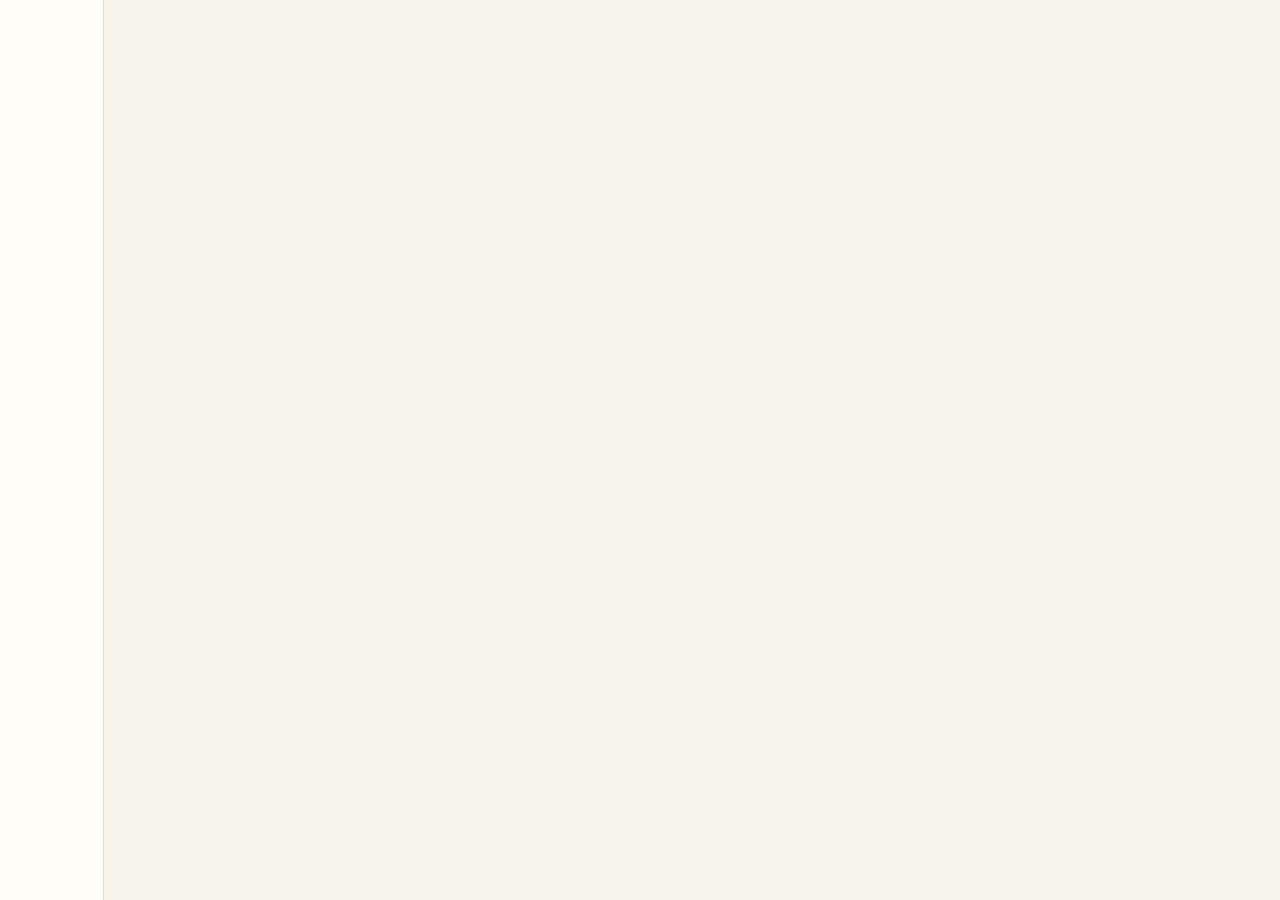
==== index.html @ 15ad12da "Add files via upload" ====
<!doctype html>
<html lang="es">
<head>
  <meta charset="utf-8">
  <meta name="viewport" content="width=device-width, initial-scale=1, viewport-fit=cover">
  <!-- Seguridad: solo se carga código y estilos de este mismo sitio. Sin scripts en línea, sin eval. -->
  <meta http-equiv="Content-Security-Policy"
        content="default-src 'self'; script-src 'self'; style-src 'self'; img-src 'self' data:; font-src 'self'; connect-src 'self'; manifest-src 'self'; object-src 'none'; base-uri 'none'; form-action 'none'">
  <meta name="referrer" content="no-referrer">
  <meta name="color-scheme" content="light dark">
  <meta name="theme-color" content="#f6f3ec" media="(prefers-color-scheme: light)">
  <meta name="theme-color" content="#121614" media="(prefers-color-scheme: dark)">
  <meta name="description" content="Tavia: hábitos privados, elegantes y que perdonan.">
  <title>Tavia</title>
  <link rel="manifest" href="manifest.json">
  <link rel="icon" href="icons/icon.svg" type="image/svg+xml">
  <link rel="icon" href="icons/favicon-32.png" type="image/png" sizes="32x32">
  <link rel="apple-touch-icon" href="icons/apple-touch-icon.png">
  <meta name="mobile-web-app-capable" content="yes">
  <meta name="apple-mobile-web-app-capable" content="yes">
  <meta name="apple-mobile-web-app-title" content="Tavia">
  <meta name="apple-mobile-web-app-status-bar-style" content="default">
  <link rel="preload" href="fonts/FrauncesSoft-Variable.woff2" as="font" type="font/woff2" crossorigin>
  <link rel="stylesheet" href="styles.css">
  <script type="module" src="js/main.js"></script>
</head>
<body>
  <main id="app" class="app">
    <div class="vista" id="vista" tabindex="-1">
      <noscript><p>Tavia necesita JavaScript para funcionar.</p></noscript>
    </div>
  </main>

  <nav class="tv-pestanas" aria-label="Principal" id="pestanas"></nav>

  <div class="bloqueo" id="bloqueo"></div>

  <div class="tv-deshacer-zona" id="deshacer" aria-live="polite"></div>
  <div class="solo-lector" id="anuncio" aria-live="polite"></div>
</body>
</html>
---- styles.css ----
/* Tavia — estilos. Tokens del sistema de marca (claro / oscuro), luego componentes.
   Sin estilos en línea: la CSP solo permite este archivo. */

@font-face {
  font-family: 'Fraunces Soft';
  src: url('fonts/FrauncesSoft-Variable.woff2') format('woff2');
  font-weight: 100 900;
  font-style: normal;
  font-display: swap;
}

/* ---------- Tokens: tema claro ---------- */
:root {
  color-scheme: light;
  --fondo: #f6f3ec;
  --superficie: #fffdf8;
  --hundido: #efebe2;
  --linea: #e3ddd1;
  --linea-fuerte: #8f897e;
  --tinta: #1c2420;
  --tinta-suave: #5b635d;
  --tinta-tenue: #686f68;
  --pino: #2e6b5c;
  --pino-fuerte: #24574a;
  --pino-suave: #dfeae5;
  --sobre-pino: #fbfaf6;
  --miel: #d9a03f;
  --miel-suave: #f6e8c9;
  --miel-tinta: #7a5410;
  --sobre-miel: #1c2420;
  --foco: var(--pino);
  --calor-0: #ebe6dc;
  --habito-pino: #2e6b5c;
  --habito-lago: #3d6a8a;
  --habito-ciruela: #7a4a6e;
  --habito-arcilla: #a65a3c;
  --habito-musgo: #5b6e2f;
  --habito-miel: #946812;
  --sombra-1: 0 1px 2px rgba(28, 36, 32, .06), 0 2px 8px rgba(28, 36, 32, .04);
  --sombra-2: 0 8px 28px rgba(28, 36, 32, .12);
  --fondo-velo: rgba(28, 36, 32, .32);

  --font-display: 'Fraunces Soft', 'Iowan Old Style', Georgia, serif;
  --font-sans: system-ui, -apple-system, 'Segoe UI', Roboto, 'Helvetica Neue', sans-serif;

  --espacio-1: 4px; --espacio-2: 8px; --espacio-3: 12px; --espacio-4: 16px;
  --espacio-6: 24px; --espacio-8: 32px; --espacio-12: 48px;
  --radio-sm: 8px; --radio-md: 14px; --radio-lg: 22px; --radio-pill: 999px;

  --ancho-max: 560px;
  --alto-pestanas: 68px;
  --rail: 0px;
}

/* ---------- Tokens: tema oscuro (automático o elegido) ---------- */
@media (prefers-color-scheme: dark) {
  :root:not([data-theme="claro"]) {
    color-scheme: dark;
    --fondo: #121614; --superficie: #1a1f1c; --hundido: #0e1210; --linea: #2b322e; --linea-fuerte: #7c857f;
    --tinta: #ebefea; --tinta-suave: #a6aea8; --tinta-tenue: #8c948e;
    --pino: #7cc2ae; --pino-fuerte: #9dd4c3; --pino-suave: #1f3a33; --sobre-pino: #0d1f1a;
    --miel: #e2b45e; --miel-suave: #3a2f19; --miel-tinta: #ecc57a; --sobre-miel: #241a08;
    --calor-0: #262d29;
    --habito-pino: #7cc2ae; --habito-lago: #8fb6d6; --habito-ciruela: #c99bbd;
    --habito-arcilla: #e09a7c; --habito-musgo: #b3c47a; --habito-miel: #e2b45e;
    --sombra-1: 0 0 0 1px rgba(235, 239, 234, .05);
    --sombra-2: 0 8px 28px rgba(0, 0, 0, .45);
    --fondo-velo: rgba(0, 0, 0, .55);
  }
}
:root[data-theme="oscuro"] {
  color-scheme: dark;
  --fondo: #121614; --superficie: #1a1f1c; --hundido: #0e1210; --linea: #2b322e; --linea-fuerte: #7c857f;
  --tinta: #ebefea; --tinta-suave: #a6aea8; --tinta-tenue: #8c948e;
  --pino: #7cc2ae; --pino-fuerte: #9dd4c3; --pino-suave: #1f3a33; --sobre-pino: #0d1f1a;
  --miel: #e2b45e; --miel-suave: #3a2f19; --miel-tinta: #ecc57a; --sobre-miel: #241a08;
  --calor-0: #262d29;
  --habito-pino: #7cc2ae; --habito-lago: #8fb6d6; --habito-ciruela: #c99bbd;
  --habito-arcilla: #e09a7c; --habito-musgo: #b3c47a; --habito-miel: #e2b45e;
  --sombra-1: 0 0 0 1px rgba(235, 239, 234, .05);
  --sombra-2: 0 8px 28px rgba(0, 0, 0, .45);
  --fondo-velo: rgba(0, 0, 0, .55);
}

/* ---------- Base ---------- */
*, *::before, *::after { box-sizing: border-box; }
html { -webkit-text-size-adjust: 100%; text-size-adjust: 100%; }
body {
  margin: 0;
  min-height: 100dvh;
  background: var(--fondo);
  color: var(--tinta);
  font: 400 16px/24px var(--font-sans);
  -webkit-font-smoothing: antialiased;
  -webkit-tap-highlight-color: transparent;
  touch-action: manipulation; /* sin zoom accidental por doble toque */
  overflow-x: hidden;
}
button, input, select, textarea { font: inherit; color: inherit; }
button { cursor: pointer; }
h1, h2, h3, p { margin: 0; }
[hidden] { display: none !important; }
.solo-lector { position: absolute; width: 1px; height: 1px; overflow: hidden; clip-path: inset(50%); white-space: nowrap; }

:where(button, a, input, select, textarea, summary, [tabindex]):focus-visible {
  outline: 2px solid var(--foco);
  outline-offset: 2px;
}

.tv-icono { width: 24px; height: 24px; flex: none; fill: none; stroke: currentColor; stroke-width: 1.75; stroke-linecap: round; stroke-linejoin: round; }
.tv-icono .tv-relleno { fill: currentColor; stroke: none; }
.tv-icono--sm { width: 20px; height: 20px; }

/* Colores de hábito */
.color-pino { --color-habito: var(--habito-pino); }
.color-lago { --color-habito: var(--habito-lago); }
.color-ciruela { --color-habito: var(--habito-ciruela); }
.color-arcilla { --color-habito: var(--habito-arcilla); }
.color-musgo { --color-habito: var(--habito-musgo); }
.color-miel { --color-habito: var(--habito-miel); }

/* ---------- Estructura ---------- */
.app {
  padding:
    calc(env(safe-area-inset-top, 0px) + var(--espacio-6))
    calc(env(safe-area-inset-right, 0px) + var(--espacio-4))
    calc(env(safe-area-inset-bottom, 0px) + var(--alto-pestanas) + var(--espacio-12))
    calc(env(safe-area-inset-left, 0px) + var(--espacio-4) + var(--rail));
}
.vista { max-width: var(--ancho-max); margin: 0 auto; }
.vista:focus { outline: none; }

.cabecera { display: grid; gap: var(--espacio-3); margin-bottom: var(--espacio-8); }
.cabecera__fila { display: flex; align-items: center; justify-content: space-between; gap: var(--espacio-3); }
.titulo-pantalla {
  font: 540 34px/40px var(--font-display);
  font-variation-settings: 'opsz' 72;
  letter-spacing: -0.015em;
}
.subtitulo { font: 500 14px/20px var(--font-sans); color: var(--tinta-suave); }
.subtitulo::first-letter { text-transform: uppercase; }

.navegar-dia { display: flex; align-items: center; gap: var(--espacio-1); }
.navegar-dia .tv-boton--icono { min-width: 40px; min-height: 40px; }
.chip-dia {
  font: 600 12px/16px var(--font-sans); letter-spacing: .04em;
  padding: 4px 10px; border-radius: var(--radio-pill);
  background: var(--miel-suave); color: var(--miel-tinta);
}

/* ---------- Botones ---------- */
.tv-boton {
  display: inline-flex; align-items: center; justify-content: center; gap: var(--espacio-2);
  min-height: 48px; padding: 0 var(--espacio-6);
  border-radius: var(--radio-md); border: 1.5px solid transparent;
  font: 500 15px/20px var(--font-sans);
  transition: background-color 160ms ease, transform 120ms ease;
}
.tv-boton:active { transform: scale(.98); }
.tv-boton--principal { background: var(--pino); color: var(--sobre-pino); }
.tv-boton--principal:active { background: var(--pino-fuerte); }
.tv-boton--secundario { background: var(--superficie); color: var(--tinta); border-color: var(--linea-fuerte); }
.tv-boton--sutil { background: transparent; color: var(--pino); padding: 0 var(--espacio-3); }
.tv-boton--sutil:hover { background: var(--pino-suave); }
.tv-boton--icono {
  min-height: 44px; min-width: 44px; padding: 0; border-radius: var(--radio-pill);
  background: transparent; color: var(--tinta-suave); border: 0;
}
.tv-boton--icono:hover { background: var(--hundido); }
.tv-boton--redondo { background: var(--pino); color: var(--sobre-pino); }
.tv-boton--redondo:hover { background: var(--pino-fuerte); }
.tv-boton[disabled], .tv-boton--icono[disabled] { opacity: .4; cursor: not-allowed; transform: none; }
.tv-boton--ancho { width: 100%; }

/* ---------- Progreso del día ---------- */
.tv-progreso { display: grid; gap: var(--espacio-2); }
.tv-progreso__texto { font: 500 14px/20px var(--font-sans); color: var(--tinta-suave); font-variant-numeric: tabular-nums; }
.tv-progreso__barra { height: 6px; border-radius: var(--radio-pill); background: var(--calor-0); overflow: hidden; }
.tv-progreso__relleno { height: 100%; width: 0; border-radius: inherit; background: var(--pino); transition: width 320ms ease; }

/* ---------- Bloques y filas ---------- */
.bloques { display: grid; gap: var(--espacio-6); }
.tv-bloque { display: flex; justify-content: space-between; align-items: baseline; margin: 0 var(--espacio-1) var(--espacio-2); }
.tv-bloque__nombre { font: 600 12px/16px var(--font-sans); letter-spacing: .08em; text-transform: uppercase; color: var(--tinta-suave); }
.tv-bloque__conteo { font: 500 12px/16px var(--font-sans); color: var(--tinta-suave); font-variant-numeric: tabular-nums; }
.tv-lista { display: grid; gap: var(--espacio-2); list-style: none; margin: 0; padding: 0; }

.tv-habito {
  display: flex; align-items: center; gap: var(--espacio-3);
  min-height: 68px; padding: var(--espacio-2) var(--espacio-3) var(--espacio-2) var(--espacio-2);
  background: var(--superficie); border-radius: var(--radio-md); box-shadow: var(--sombra-1);
  transition: background-color 240ms ease;
}
.tv-habito[data-estado="hecho"] { background: var(--pino-suave); }
.tv-habito[data-opcional] { opacity: .78; }
.tv-habito__abrir {
  flex: 1; min-width: 0; min-height: 52px;
  display: flex; align-items: center; gap: var(--espacio-3);
  padding: var(--espacio-1); border: 0; background: none; text-align: left; border-radius: var(--radio-sm);
}
.tv-habito__icono {
  width: 36px; height: 36px; flex: none; border-radius: var(--radio-pill);
  display: grid; place-items: center; font-size: 18px; line-height: 1;
  background: var(--hundido); color: var(--color-habito, var(--pino));
}
.tv-habito__texto { flex: 1; min-width: 0; }
.tv-habito__nombre { font: 600 17px/24px var(--font-sans); color: var(--tinta); overflow: hidden; text-overflow: ellipsis; white-space: nowrap; }
.tv-habito__meta { font: 500 12px/16px var(--font-sans); color: var(--tinta-suave); display: flex; gap: 6px; align-items: center; }
.tv-habito__meta[data-tono="miel"] { color: var(--miel-tinta); }
.tv-habito__punto { width: 6px; height: 6px; flex: none; border-radius: var(--radio-pill); background: var(--color-habito, var(--pino)); }
.tv-identidad {
  margin-top: 2px; font: 440 15px/22px var(--font-display); font-variation-settings: 'opsz' 18;
  color: var(--pino-fuerte);
}

/* ---------- Check ---------- */
.tv-check {
  position: relative; flex: none;
  width: 44px; height: 44px; border-radius: var(--radio-pill);
  display: grid; place-items: center; padding: 0;
  border: 2px solid var(--linea-fuerte); background: transparent; color: transparent;
  transition: background-color 200ms ease, border-color 200ms ease, transform 160ms ease;
}
.tv-check:active { transform: scale(.92); }
.tv-check .tv-icono { width: 22px; height: 22px; stroke-width: 2.5; }
.tv-check[data-estado="hecho"] { background: var(--pino); border-color: var(--pino); color: var(--sobre-pino); }
.tv-check[data-estado="saltado"] { background: var(--hundido); border-color: var(--linea); color: var(--tinta-suave); }
.tv-check[data-estado="descanso"] { border-style: dashed; color: var(--tinta-suave); }
.tv-check[data-estado="congelado"] { background: var(--miel-suave); border-color: var(--miel); color: var(--miel-tinta); }
.tv-check[data-estado="excedido"] { background: var(--hundido); border-style: dashed; color: var(--tinta); }
.tv-check[disabled] { opacity: .4; cursor: default; }
.tv-check[data-anim] .tv-trazo { stroke-dasharray: 24; animation: tv-dibujar 260ms ease-out; }
@keyframes tv-dibujar { from { stroke-dashoffset: 24; } to { stroke-dashoffset: 0; } }

/* Contador (N veces al día): anillo que se llena */
.tv-check--contador:not([data-estado="hecho"]) {
  border: 0;
  background: conic-gradient(var(--pino) calc(var(--p, 0) * 360deg), var(--linea-fuerte) 0);
}
.tv-check--contador:not([data-estado="hecho"])::before {
  content: ''; position: absolute; inset: 3px; border-radius: var(--radio-pill); background: var(--superficie);
}
.tv-habito[data-estado="hecho"] .tv-check--contador::before { background: var(--pino-suave); }
.tv-check__texto { position: relative; font: 600 12px/16px var(--font-sans); color: var(--tinta); font-variant-numeric: tabular-nums; }
.tv-check[data-estado="hecho"] .tv-check__texto { display: none; }

/* Cantidad: muestra el valor o + */
.tv-check--cantidad { min-width: 44px; width: auto; padding: 0 10px; color: var(--tinta); }
.tv-check--cantidad .tv-check__texto { font-size: 14px; }
.tv-check--cantidad[data-estado="parcial"] { border-color: var(--pino); }
.tv-check--cantidad[data-estado="hecho"] .tv-check__texto { display: block; color: var(--sobre-pino); }
.tv-check--cantidad:not([data-valor]) { color: var(--tinta-suave); }

/* ---------- Estado vacío ---------- */
.vacio {
  display: grid; justify-items: center; text-align: center; gap: var(--espacio-3);
  padding: var(--espacio-12) var(--espacio-4);
}
.vacio__simbolo { width: 72px; height: 72px; margin-bottom: var(--espacio-2); }
.vacio__simbolo path { fill: none; stroke: var(--pino); stroke-width: 8.5; stroke-linecap: round; stroke-linejoin: round; }
.vacio__titulo { font: 560 22px/28px var(--font-display); font-variation-settings: 'opsz' 36; }
.vacio__texto { color: var(--tinta-suave); max-width: 32ch; }
.ideas { display: flex; flex-wrap: wrap; justify-content: center; gap: var(--espacio-2); margin-top: var(--espacio-2); }
.idea {
  display: inline-flex; align-items: center; gap: 6px; min-height: 44px; padding: 0 var(--espacio-4);
  border-radius: var(--radio-pill); border: 1.5px solid var(--linea-fuerte); background: var(--superficie);
  font: 500 14px/20px var(--font-sans);
}
.idea:hover { background: var(--pino-suave); }
.mensaje-dia { text-align: center; color: var(--tinta-suave); padding: var(--espacio-8) 0; }
.listo {
  text-align: center; margin-top: var(--espacio-6); color: var(--pino-fuerte);
  font: 440 17px/24px var(--font-display); font-variation-settings: 'opsz' 18;
}

/* ---------- Pestañas ---------- */
.tv-pestanas {
  position: fixed; left: 0; right: 0; bottom: 0; z-index: 10;
  display: flex; justify-content: space-around; gap: var(--espacio-1);
  padding: var(--espacio-2) var(--espacio-3) calc(var(--espacio-2) + env(safe-area-inset-bottom, 0px));
  background: var(--superficie); border-top: 1px solid var(--linea);
}
.tv-pestana {
  flex: 1; max-width: 160px; display: grid; justify-items: center; gap: 2px; min-height: 52px; padding: var(--espacio-1) 0;
  border: 0; background: none; border-radius: var(--radio-md);
  font: 500 12px/16px var(--font-sans); color: var(--tinta-suave);
}
.tv-pestana__fondo { display: grid; place-items: center; width: 56px; height: 30px; border-radius: var(--radio-pill); transition: background-color 200ms ease; }
.tv-pestana[aria-current="page"] { color: var(--pino); font-weight: 600; }
.tv-pestana[aria-current="page"] .tv-pestana__fondo { background: var(--pino-suave); }

@media (min-width: 900px) {
  :root { --rail: 104px; }
  .tv-pestanas {
    top: 0; right: auto; width: var(--rail); flex-direction: column; justify-content: flex-start;
    padding: calc(env(safe-area-inset-top, 0px) + var(--espacio-8)) var(--espacio-2);
    border-top: 0; border-right: 1px solid var(--linea); gap: var(--espacio-3);
  }
  .tv-pestana { flex: none; }
  .app { padding-bottom: var(--espacio-12); }
  .tv-deshacer-zona { bottom: var(--espacio-6); left: var(--rail); }
}

/* ---------- Avisos ---------- */
.avisos { display: grid; gap: var(--espacio-2); margin-bottom: var(--espacio-6); }
.avisos:empty { display: none; }
.tv-aviso {
  display: flex; gap: var(--espacio-3); align-items: flex-start;
  padding: var(--espacio-3) var(--espacio-3) var(--espacio-3) var(--espacio-4);
  border-radius: var(--radio-lg); background: var(--miel-suave); color: var(--tinta);
  font: 400 14px/20px var(--font-sans);
}
.tv-aviso > .tv-icono { color: var(--miel-tinta); margin-top: 1px; }
.tv-aviso__texto { flex: 1; }
.tv-aviso .tv-boton--icono { min-width: 36px; min-height: 36px; margin: -6px -4px -6px 0; color: var(--miel-tinta); }

/* ---------- Deshacer ---------- */
.tv-deshacer-zona {
  position: fixed; z-index: 20; left: 0; right: 0;
  bottom: calc(env(safe-area-inset-bottom, 0px) + var(--alto-pestanas) + var(--espacio-3));
  display: flex; justify-content: center; padding: 0 var(--espacio-4); pointer-events: none;
}
.tv-deshacer {
  pointer-events: auto; width: 100%; max-width: 440px;
  display: flex; align-items: center; gap: var(--espacio-3);
  min-height: 52px; padding: var(--espacio-1) var(--espacio-1) var(--espacio-1) var(--espacio-4);
  border-radius: var(--radio-lg); background: var(--tinta); color: var(--fondo); box-shadow: var(--sombra-2);
  font: 500 14px/20px var(--font-sans);
  animation: tv-subir 220ms ease-out;
}
.tv-deshacer__texto { flex: 1; min-width: 0; overflow: hidden; text-overflow: ellipsis; }
.tv-deshacer__accion {
  display: inline-flex; align-items: center; gap: 6px;
  min-height: 44px; padding: 0 var(--espacio-4); border: 0; border-radius: var(--radio-md);
  background: transparent; color: var(--pino-suave); font: 600 14px/20px var(--font-sans);
}
.tv-deshacer__accion:focus-visible { outline: 2px solid var(--pino-suave); outline-offset: -2px; }
@keyframes tv-subir { from { transform: translateY(12px); opacity: 0; } to { transform: none; opacity: 1; } }

/* ---------- Hojas (dialog) ---------- */
.tv-hoja {
  width: 100%; max-width: var(--ancho-max); max-height: min(92dvh, 860px);
  margin: auto auto 0; padding: 0; border: 0;
  border-radius: var(--radio-lg) var(--radio-lg) 0 0;
  background: var(--superficie); color: var(--tinta); box-shadow: var(--sombra-2);
  overscroll-behavior: contain;
}
.tv-hoja[open] { animation: tv-subir 260ms ease-out; }
.tv-hoja::backdrop { background: var(--fondo-velo); }
@media (min-width: 640px) {
  .tv-hoja { margin: auto; border-radius: var(--radio-lg); max-width: 480px; }
}
.tv-hoja__cuerpo { padding: var(--espacio-6) var(--espacio-4) calc(var(--espacio-6) + env(safe-area-inset-bottom, 0px)); display: grid; gap: var(--espacio-4); }
.tv-hoja__cabecera { display: flex; align-items: center; gap: var(--espacio-3); }
.tv-hoja__titulo { flex: 1; font: 560 22px/28px var(--font-display); font-variation-settings: 'opsz' 36; letter-spacing: -0.01em; }
.tv-hoja__acciones { display: grid; gap: var(--espacio-2); }
.tv-hoja__acciones--fila { grid-template-columns: 1fr 1fr; }
.texto-ayuda { font: 400 13px/18px var(--font-sans); color: var(--tinta-suave); }
.separador { height: 1px; background: var(--linea); margin: var(--espacio-1) 0; }

.opcion-estado {
  display: flex; align-items: center; gap: var(--espacio-3); width: 100%; text-align: left;
  min-height: 56px; padding: var(--espacio-2) var(--espacio-3);
  border: 1.5px solid var(--linea); border-radius: var(--radio-md); background: var(--superficie);
}
.opcion-estado[aria-pressed="true"] { border-color: var(--pino); background: var(--pino-suave); }
.opcion-estado__texto { display: grid; }
.opcion-estado__titulo { font: 600 15px/20px var(--font-sans); }
.opcion-estado__ayuda { font: 400 13px/18px var(--font-sans); color: var(--tinta-suave); }

.paso-valor { display: flex; align-items: center; gap: var(--espacio-3); }
.paso-valor__numero { flex: 1; text-align: center; font: 520 40px/48px var(--font-display); font-variation-settings: 'opsz' 96; font-variant-numeric: tabular-nums; }

/* ---------- Formularios ---------- */
.campo { display: grid; gap: 6px; }
.campo__etiqueta { font: 600 13px/18px var(--font-sans); color: var(--tinta-suave); }
.entrada {
  width: 100%; min-height: 48px; padding: 0 var(--espacio-3);
  font-size: 16px; /* evita el zoom automático de iOS */
  border-radius: var(--radio-sm); border: 1.5px solid var(--linea-fuerte); background: var(--hundido); color: var(--tinta);
}
.entrada::placeholder { color: var(--tinta-tenue); }
.entrada[aria-invalid="true"] { border-color: var(--miel-tinta); }
.entrada--corta { max-width: 140px; }
.entrada--numero { font-variant-numeric: tabular-nums; }
.fila-campos { display: flex; gap: var(--espacio-3); align-items: end; flex-wrap: wrap; }
.error-campo { font: 500 13px/18px var(--font-sans); color: var(--miel-tinta); }

/* Control segmentado (radios) */
.segmentos { display: flex; flex-wrap: wrap; gap: 6px; border: 0; padding: 0; margin: 0; min-width: 0; }
.segmentos legend { padding: 0; margin-bottom: 6px; }
.segmento { position: relative; }
.segmento input { position: absolute; opacity: 0; inset: 0; margin: 0; cursor: pointer; }
.segmento span {
  display: inline-flex; align-items: center; justify-content: center; gap: 6px;
  min-height: 44px; padding: 0 var(--espacio-3);
  border-radius: var(--radio-pill); border: 1.5px solid var(--linea-fuerte);
  font: 500 14px/20px var(--font-sans); color: var(--tinta); background: var(--superficie);
}
.segmento input:checked + span { background: var(--pino); border-color: var(--pino); color: var(--sobre-pino); }
.segmento input:focus-visible + span { outline: 2px solid var(--foco); outline-offset: 2px; }
.segmentos--dias .segmento span { width: 44px; padding: 0; }

/* Íconos y colores elegibles */
.iconos { display: grid; grid-template-columns: repeat(auto-fill, minmax(44px, 1fr)); gap: 6px; }
.iconos .segmento span { width: 100%; padding: 0; font-size: 20px; }
.colores { display: flex; gap: var(--espacio-2); flex-wrap: wrap; }
.colores .segmento span { width: 44px; padding: 0; background: var(--color-habito); border-color: transparent; }
.colores .segmento input:checked + span { outline: 2px solid var(--tinta); outline-offset: 2px; background: var(--color-habito); }
.colores .segmento input:checked + span::after { content: '✓'; color: var(--superficie); font-weight: 700; }

.paso { display: inline-flex; align-items: center; gap: var(--espacio-2); }
.paso output { min-width: 3ch; text-align: center; font: 600 17px/24px var(--font-sans); font-variant-numeric: tabular-nums; }
.paso .tv-boton--icono { border: 1.5px solid var(--linea-fuerte); }

details.mas { border-top: 1px solid var(--linea); padding-top: var(--espacio-3); }
details.mas > summary {
  list-style: none; cursor: pointer; min-height: 44px; display: flex; align-items: center;
  font: 600 14px/20px var(--font-sans); color: var(--pino);
}
details.mas > summary::-webkit-details-marker { display: none; }
details.mas > summary::after { content: '＋'; margin-left: auto; }
details.mas[open] > summary::after { content: '－'; }
details.mas > .campos { display: grid; gap: var(--espacio-4); padding-top: var(--espacio-2); }

.form { display: grid; gap: var(--espacio-4); }

/* Interruptor */
.interruptor { display: flex; align-items: center; justify-content: space-between; gap: var(--espacio-3); min-height: 52px; }
.interruptor input {
  appearance: none; -webkit-appearance: none; flex: none;
  width: 52px; height: 32px; border-radius: var(--radio-pill); background: var(--linea-fuerte); position: relative; margin: 0;
  transition: background-color 160ms ease; cursor: pointer;
}
.interruptor input::after {
  content: ''; position: absolute; top: 3px; left: 3px; width: 26px; height: 26px; border-radius: 50%;
  background: var(--superficie); transition: transform 160ms ease;
}
.interruptor input:checked { background: var(--pino); }
.interruptor input:checked::after { transform: translateX(20px); }

/* ---------- Ajustes ---------- */
.seccion { display: grid; gap: var(--espacio-3); margin-bottom: var(--espacio-8); }
.seccion__titulo { font: 560 22px/28px var(--font-display); font-variation-settings: 'opsz' 36; }
.tarjeta { background: var(--superficie); border-radius: var(--radio-lg); box-shadow: var(--sombra-1); padding: var(--espacio-4); display: grid; gap: var(--espacio-3); }
.fila-habito { display: flex; align-items: center; gap: var(--espacio-3); min-height: 52px; }
.fila-habito + .fila-habito { border-top: 1px solid var(--linea); padding-top: var(--espacio-3); }
.fila-habito__texto { flex: 1; min-width: 0; display: grid; }
.fila-habito__nombre { font: 600 15px/20px var(--font-sans); overflow: hidden; text-overflow: ellipsis; white-space: nowrap; }
.fila-habito__estado { font: 500 12px/16px var(--font-sans); color: var(--tinta-suave); }
.fila-habito__acciones { display: flex; gap: var(--espacio-1); flex-wrap: wrap; justify-content: flex-end; }
.fila-habito__acciones .tv-boton { min-height: 40px; padding: 0 var(--espacio-3); font-size: 14px; }
.nota-pie { font: 400 13px/18px var(--font-sans); color: var(--tinta-tenue); text-align: center; }


/* ---------- Módulos 2 y 3: cifras, mapa de calor, tarjetas de hábito, notas ---------- */
:root { --calor-1: #c9ddd5; --calor-2: #93bfb0; --calor-3: #5a9784; --calor-4: #2e6b5c; }
@media (prefers-color-scheme: dark) {
  :root:not([data-theme="claro"]) { --calor-1: #224139; --calor-2: #2f6556; --calor-3: #4f9480; --calor-4: #7cc2ae; }
}
:root[data-theme="oscuro"] { --calor-1: #224139; --calor-2: #2f6556; --calor-3: #4f9480; --calor-4: #7cc2ae; }

.tv-icono--xs { width: 14px; height: 14px; }
.titulo-tarjeta { font: 600 15px/20px var(--font-sans); }
.cifras { display: grid; grid-template-columns: repeat(auto-fit, minmax(96px, 1fr)); gap: var(--espacio-2); }
.cifra { display: grid; gap: 2px; align-content: start; }
.cifra.tarjeta { gap: 2px; }
.cifra__valor { font: 520 28px/34px var(--font-display); font-variation-settings: 'opsz' 72; letter-spacing: -0.02em; font-variant-numeric: tabular-nums; color: var(--tinta); }
.cifra__valor--chica { font-size: 22px; line-height: 28px; }
.cifra__etiqueta { font: 500 12px/16px var(--font-sans); color: var(--tinta-suave); }
.estadisticas { display: grid; gap: var(--espacio-3); }
.estadisticas .cifras { grid-template-columns: repeat(3, 1fr); }
.estadisticas .cifra__valor { font-size: 22px; line-height: 28px; }

.congeladores { display: flex; gap: var(--espacio-3); align-items: flex-start; padding: var(--espacio-3); border-radius: var(--radio-md); background: var(--hundido); }
.congeladores__puntos { display: flex; gap: 4px; padding-top: 6px; }
.congeladores__punto { width: 10px; height: 10px; border-radius: var(--radio-pill); border: 1.5px solid var(--miel); }
.congeladores__punto[data-lleno] { background: var(--miel); }
.congeladores__titulo { display: flex; align-items: center; gap: 6px; font: 600 14px/20px var(--font-sans); color: var(--tinta); }
.congeladores__titulo .tv-icono { color: var(--miel-tinta); }
.congeladores__mini { display: inline-flex; align-items: center; gap: 3px; margin-left: auto; color: var(--miel-tinta); font-variant-numeric: tabular-nums; }
.tv-boton--miel { border-color: var(--miel); background: var(--miel-suave); color: var(--tinta); }
.tv-boton--miel .tv-icono { color: var(--miel-tinta); }

/* Mapa de calor */
.mapa { display: grid; grid-template-columns: repeat(7, 1fr); gap: 6px; }
.mapa__dia { font: 500 11px/14px var(--font-sans); color: var(--tinta-tenue); text-align: center; }
.celda { aspect-ratio: 1; min-width: 0; padding: 0; border: 0; border-radius: var(--radio-sm); background: var(--calor-0); }
button.celda { cursor: pointer; }
.celda[data-nivel="1"] { background: var(--calor-1); }
.celda[data-nivel="2"] { background: var(--calor-2); }
.celda[data-nivel="3"] { background: var(--calor-3); }
.celda[data-nivel="4"] { background: var(--calor-4); }
.celda[data-nivel="vacio"] { background: transparent; box-shadow: inset 0 0 0 1px var(--linea); }
.celda[data-nivel="futuro"], .celda[data-nivel="antes"] { background: transparent; box-shadow: inset 0 0 0 1px var(--linea); opacity: .6; }
.celda[data-nivel="fuera"] { visibility: hidden; }
.celda[data-hoy] { outline: 2px solid var(--tinta); outline-offset: 2px; }
.celda:focus-visible { outline: 2px solid var(--foco); outline-offset: 2px; }
.leyenda { display: flex; align-items: center; justify-content: flex-end; gap: var(--espacio-1); font: 500 12px/16px var(--font-sans); color: var(--tinta-suave); }
.leyenda .celda { width: 12px; border-radius: 3px; }

/* Tarjeta de hábito en Progreso */
.tarjeta-habito {
  width: 100%; text-align: left; display: grid; gap: var(--espacio-2);
  padding: var(--espacio-3) var(--espacio-4); border: 0; border-radius: var(--radio-md);
  background: var(--superficie); box-shadow: var(--sombra-1);
}
.tarjeta-habito__cabecera { display: flex; align-items: center; gap: var(--espacio-3); }
.tarjeta-habito__nombre { flex: 1; min-width: 0; font: 600 16px/22px var(--font-sans); overflow: hidden; text-overflow: ellipsis; white-space: nowrap; }
.tarjeta-habito__meta { display: flex; align-items: center; gap: var(--espacio-2); font: 500 12px/16px var(--font-sans); color: var(--tinta-suave); }
.barra-puntaje { display: block; height: 6px; border-radius: var(--radio-pill); background: var(--calor-0); overflow: hidden; }
.barra-puntaje__relleno { display: block; height: 100%; border-radius: inherit; background: var(--color-habito, var(--pino)); }
.tira { display: grid; grid-template-columns: repeat(30, 1fr); gap: 2px; height: 14px; }
.tira__dia { border-radius: 2px; background: var(--calor-0); }
.tira__dia[data-estado="hecho"] { background: var(--color-habito, var(--pino)); }
.tira__dia[data-estado="parcial"] { background: var(--calor-2); }
.tira__dia[data-estado="congelado"] { background: var(--miel); }
.tira__dia[data-estado="descanso"] { background: transparent; box-shadow: inset 0 0 0 1px var(--linea-fuerte); }
.tira__dia[data-estado="no-toca"], .tira__dia[data-estado="libre"] { background: var(--hundido); opacity: .6; }
.tira__dia[data-estado="antes"], .tira__dia[data-estado="futuro"] { background: transparent; }
.tira__dia[data-estado="hoy"] { background: transparent; box-shadow: inset 0 0 0 1.5px var(--tinta-suave); }

/* Notas */
.nota-item {
  width: 100%; text-align: left; display: grid; gap: 4px;
  padding: var(--espacio-3) var(--espacio-4); border: 0; border-radius: var(--radio-md);
  background: var(--superficie); box-shadow: var(--sombra-1);
}
.nota-item__cabecera { display: flex; align-items: center; gap: var(--espacio-2); font: 600 13px/18px var(--font-sans); }
.nota-item__habito { flex: 1; min-width: 0; overflow: hidden; text-overflow: ellipsis; white-space: nowrap; }
.nota-item__fecha { font-weight: 500; color: var(--tinta-suave); }
.nota-item__texto { font: 440 15px/22px var(--font-display); font-variation-settings: 'opsz' 18; color: var(--tinta); white-space: pre-wrap; overflow-wrap: anywhere; }
.entrada--area { min-height: 88px; padding: var(--espacio-2) var(--espacio-3); line-height: 22px; resize: vertical; }

/* Avisos con acciones (rescate, actualización) */
.tv-aviso__titulo { font-weight: 600; }
.tv-aviso__acciones { display: flex; flex-wrap: wrap; gap: var(--espacio-2); margin-top: var(--espacio-2); }
.tv-aviso__acciones .tv-boton { min-height: 40px; padding: 0 var(--espacio-3); font-size: 14px; background: var(--superficie); border-color: var(--miel); }
.tv-aviso__acciones .tv-icono { width: 18px; height: 18px; }
.tv-aviso--rescate .tv-habito__icono { width: 32px; height: 32px; font-size: 16px; background: var(--superficie); }
.tv-enlace { margin-top: 4px; padding: 0; border: 0; background: none; color: var(--miel-tinta); font: 600 14px/20px var(--font-sans); text-decoration: underline; text-underline-offset: 3px; border-radius: 4px; min-height: 32px; }
.texto-ayuda--miel { color: var(--miel-tinta); }


/* ---------- Módulos 5–7 ---------- */
.tv-boton--chico { min-height: 36px; padding: 0 var(--espacio-2); font-size: 13px; gap: 4px; }
.tv-boton--grande { min-height: 60px; font-size: 17px; border-radius: var(--radio-lg); }
.tv-bloque__lado { display: inline-flex; align-items: center; gap: var(--espacio-2); }
.fila-botones { display: flex; flex-wrap: wrap; gap: var(--espacio-2); }
.lista-simple { margin: 4px 0 0; padding-left: 1.1em; display: grid; gap: 2px; }
.tv-aviso--pino { background: var(--pino-suave); }
.tv-aviso--pino > .tv-icono { color: var(--pino-fuerte); }
.tv-aviso--pino .tv-aviso__acciones .tv-boton { border-color: var(--pino); }
.ajuste-semana {
  display: flex; gap: var(--espacio-2); align-items: flex-start; margin: 0 0 var(--espacio-4);
  font: 440 15px/22px var(--font-display); font-variation-settings: 'opsz' 18; color: var(--pino-fuerte);
}
.ajuste-semana .tv-icono { margin-top: 2px; flex: none; }
.tv-habito__hora, .tv-habito__privado { display: inline-flex; align-items: center; gap: 2px; color: var(--tinta-suave); }
.tv-habito__meta { flex-wrap: wrap; }

.segmentos--columna { display: grid; gap: var(--espacio-2); }
.horas { display: grid; gap: var(--espacio-2); }
.hora { display: flex; align-items: center; gap: var(--espacio-2); }
.entrada--pin { letter-spacing: .4em; font-size: 22px; text-align: center; font-variant-numeric: tabular-nums; }
.entrada--grande { min-height: 60px; font-size: 24px; text-align: center; }

.insights { margin: 0; padding-left: 1.1em; display: grid; gap: var(--espacio-2); }
.semana__pct { font: 520 22px/28px var(--font-display); font-variation-settings: 'opsz' 36; }
.semana__columnas { display: grid; grid-template-columns: 1fr 1fr; gap: var(--espacio-3); }

/* Hoja a pantalla completa (modo Ritual) */
.tv-hoja--completa { max-width: none; width: 100%; height: 100dvh; max-height: none; margin: 0; border-radius: 0; }
@media (min-width: 640px) { .tv-hoja--completa { max-width: 560px; height: min(92dvh, 760px); margin: auto; border-radius: var(--radio-lg); } }
.tv-hoja--completa .tv-hoja__cuerpo { min-height: 100%; grid-template-rows: auto 1fr; }
.ritual, .ritual__paso { display: grid; gap: var(--espacio-6); align-content: space-between; min-height: 100%; }
.ritual__progreso { font: 600 12px/16px var(--font-sans); letter-spacing: .08em; text-transform: uppercase; color: var(--tinta-suave); text-align: center; }
.ritual__centro { display: grid; justify-items: center; text-align: center; gap: var(--espacio-3); padding: var(--espacio-8) 0; }
.ritual__icono { width: 96px; height: 96px; display: grid; place-items: center; font-size: 44px; border-radius: var(--radio-pill); background: var(--hundido); color: var(--pino); }
.ritual__nombre { font: 560 30px/36px var(--font-display); font-variation-settings: 'opsz' 72; letter-spacing: -0.015em; }
.ritual__acciones { display: grid; gap: var(--espacio-3); }

/* Bloqueo */
.bloqueo { display: none; }
body[data-bloqueado] .app, body[data-bloqueado] .tv-pestanas, body[data-bloqueado] .tv-deshacer-zona { display: none; }
body[data-bloqueado] .bloqueo {
  display: grid; place-items: center; min-height: 100dvh;
  padding: calc(env(safe-area-inset-top, 0px) + var(--espacio-6)) var(--espacio-4) calc(env(safe-area-inset-bottom, 0px) + var(--espacio-6));
}
.bloqueo__caja { width: 100%; max-width: 360px; display: grid; justify-items: center; gap: var(--espacio-4); text-align: center; }
.bloqueo__caja .form { width: 100%; }
body[data-privacidad] .app, body[data-privacidad] dialog { visibility: hidden; }

/* ---------- Movimiento reducido ---------- */
@media (prefers-reduced-motion: reduce) {
  *, *::before, *::after { animation: none !important; transition: none !important; }
}

/* ---------- Módulo 8: paletas exclusivas (se ganan con días registrados) ---------- */
/* Cada paleta redefine los mismos tokens en claro y oscuro. Generadas y verificadas (contraste AA). */
:root[data-paleta="arena"] { --fondo: #f5efe6; --superficie: #fffaf3; --hundido: #ede4d6; --linea: #e3d7c5; --linea-fuerte: #8f8273; --tinta: #261c15; --tinta-suave: #66594d; --tinta-tenue: #6e6155; --pino: #9c4a28; --pino-fuerte: #833c1f; --pino-suave: #f3dfd2; --sobre-pino: #fffaf3; --calor-0: #ece2d3; --calor-1: #efcdb8; --calor-2: #dc9c78; --calor-3: #bd6c45; --calor-4: #9c4a28; }
@media (prefers-color-scheme: dark) { :root[data-paleta="arena"]:not([data-theme="claro"]) { color-scheme: dark; --fondo: #16120e; --superficie: #201a15; --hundido: #100d0a; --linea: #342b23; --linea-fuerte: #8a7d70; --tinta: #f1e9df; --tinta-suave: #b9ab9c; --tinta-tenue: #9d9083; --pino: #e9a47f; --pino-fuerte: #f2bb9c; --pino-suave: #40281b; --sobre-pino: #24130a; --calor-0: #2b231c; --calor-1: #4a2e1f; --calor-2: #7a4429; --calor-3: #b8714b; --calor-4: #e9a47f; } }
:root[data-paleta="arena"][data-theme="oscuro"] { color-scheme: dark; --fondo: #16120e; --superficie: #201a15; --hundido: #100d0a; --linea: #342b23; --linea-fuerte: #8a7d70; --tinta: #f1e9df; --tinta-suave: #b9ab9c; --tinta-tenue: #9d9083; --pino: #e9a47f; --pino-fuerte: #f2bb9c; --pino-suave: #40281b; --sobre-pino: #24130a; --calor-0: #2b231c; --calor-1: #4a2e1f; --calor-2: #7a4429; --calor-3: #b8714b; --calor-4: #e9a47f; }
:root[data-paleta="niebla"] { --fondo: #eff2f4; --superficie: #fbfcfd; --hundido: #e5eaee; --linea: #d7dee4; --linea-fuerte: #7d8892; --tinta: #18222b; --tinta-suave: #55626d; --tinta-tenue: #5e6a75; --pino: #2f5f86; --pino-fuerte: #244c6d; --pino-suave: #dbe7f1; --sobre-pino: #fbfcfd; --calor-0: #e1e7ec; --calor-1: #c3d5e5; --calor-2: #8db0cf; --calor-3: #5684ad; --calor-4: #2f5f86; }
@media (prefers-color-scheme: dark) { :root[data-paleta="niebla"]:not([data-theme="claro"]) { color-scheme: dark; --fondo: #0f1418; --superficie: #171e24; --hundido: #0b0f12; --linea: #28323b; --linea-fuerte: #77838e; --tinta: #e8eef3; --tinta-suave: #a3b0bb; --tinta-tenue: #8996a1; --pino: #8fbce2; --pino-fuerte: #acd0ee; --pino-suave: #1d3346; --sobre-pino: #0a1825; --calor-0: #212a32; --calor-1: #1f3a52; --calor-2: #2f5a7f; --calor-3: #5b8db8; --calor-4: #8fbce2; } }
:root[data-paleta="niebla"][data-theme="oscuro"] { color-scheme: dark; --fondo: #0f1418; --superficie: #171e24; --hundido: #0b0f12; --linea: #28323b; --linea-fuerte: #77838e; --tinta: #e8eef3; --tinta-suave: #a3b0bb; --tinta-tenue: #8996a1; --pino: #8fbce2; --pino-fuerte: #acd0ee; --pino-suave: #1d3346; --sobre-pino: #0a1825; --calor-0: #212a32; --calor-1: #1f3a52; --calor-2: #2f5a7f; --calor-3: #5b8db8; --calor-4: #8fbce2; }
:root[data-paleta="ciruela"] { --fondo: #f4f0f1; --superficie: #fdfafb; --hundido: #ebe4e7; --linea: #e0d5da; --linea-fuerte: #8a7d84; --tinta: #24181f; --tinta-suave: #63555d; --tinta-tenue: #6b5d65; --pino: #7a3d6b; --pino-fuerte: #653058; --pino-suave: #eedcea; --sobre-pino: #fdfafb; --calor-0: #e9e0e4; --calor-1: #e2c6da; --calor-2: #c592b7; --calor-3: #9e6190; --calor-4: #7a3d6b; }
@media (prefers-color-scheme: dark) { :root[data-paleta="ciruela"]:not([data-theme="claro"]) { color-scheme: dark; --fondo: #151014; --superficie: #1f181d; --hundido: #0f0b0e; --linea: #33282f; --linea-fuerte: #877a82; --tinta: #f1e8ee; --tinta-suave: #b7a8b2; --tinta-tenue: #9a8c95; --pino: #d8a3cb; --pino-fuerte: #e6bddb; --pino-suave: #3d2537; --sobre-pino: #21101c; --calor-0: #2a2128; --calor-1: #43283c; --calor-2: #6e4062; --calor-3: #a56f97; --calor-4: #d8a3cb; } }
:root[data-paleta="ciruela"][data-theme="oscuro"] { color-scheme: dark; --fondo: #151014; --superficie: #1f181d; --hundido: #0f0b0e; --linea: #33282f; --linea-fuerte: #877a82; --tinta: #f1e8ee; --tinta-suave: #b7a8b2; --tinta-tenue: #9a8c95; --pino: #d8a3cb; --pino-fuerte: #e6bddb; --pino-suave: #3d2537; --sobre-pino: #21101c; --calor-0: #2a2128; --calor-1: #43283c; --calor-2: #6e4062; --calor-3: #a56f97; --calor-4: #d8a3cb; }
:root[data-paleta="obsidiana"] { --fondo: #f4f1ea; --superficie: #fdfbf6; --hundido: #ebe6db; --linea: #ddd6c8; --linea-fuerte: #857e70; --tinta: #141412; --tinta-suave: #55534c; --tinta-tenue: #5f5c55; --pino: #1c1c1a; --pino-fuerte: #000000; --pino-suave: #ebe3cf; --sobre-pino: #f2d996; --calor-0: #e8e2d5; --calor-1: #e6d6ad; --calor-2: #c9a95f; --calor-3: #7d6a3e; --calor-4: #1c1c1a; }
@media (prefers-color-scheme: dark) { :root[data-paleta="obsidiana"]:not([data-theme="claro"]) { color-scheme: dark; --fondo: #000000; --superficie: #0e0e0d; --hundido: #000000; --linea: #24231f; --linea-fuerte: #7d796e; --tinta: #f3efe4; --tinta-suave: #b3ad9f; --tinta-tenue: #958f82; --pino: #dcb766; --pino-fuerte: #ecca82; --pino-suave: #2e2615; --sobre-pino: #1a1406; --calor-0: #1b1a17; --calor-1: #3a301a; --calor-2: #6b5627; --calor-3: #a8883f; --calor-4: #dcb766; } }
:root[data-paleta="obsidiana"][data-theme="oscuro"] { color-scheme: dark; --fondo: #000000; --superficie: #0e0e0d; --hundido: #000000; --linea: #24231f; --linea-fuerte: #7d796e; --tinta: #f3efe4; --tinta-suave: #b3ad9f; --tinta-tenue: #958f82; --pino: #dcb766; --pino-fuerte: #ecca82; --pino-suave: #2e2615; --sobre-pino: #1a1406; --calor-0: #1b1a17; --calor-1: #3a301a; --calor-2: #6b5627; --calor-3: #a8883f; --calor-4: #dcb766; }

/* ---------- Módulo 8: paletas en Ajustes ---------- */
.paletas { display: grid; gap: var(--espacio-2); border: 0; padding: 0; margin: 0; min-width: 0; }
.paletas legend { padding: 0; margin-bottom: var(--espacio-1); }
.paleta-opcion {
  position: relative; display: flex; align-items: center; gap: var(--espacio-3);
  min-height: 56px; padding: var(--espacio-2) var(--espacio-3);
  border: 1px solid var(--linea); border-radius: var(--radio-md); cursor: pointer;
}
.paleta-opcion input { position: absolute; opacity: 0; inset: 0; margin: 0; cursor: pointer; }
.paleta-opcion:has(input:checked) { border-color: var(--pino); box-shadow: inset 0 0 0 1px var(--pino); }
.paleta-opcion:has(input:focus-visible) { outline: 2px solid var(--foco); outline-offset: 2px; }
.paleta-opcion[data-bloqueada] { cursor: default; border-style: dashed; }
.paleta-opcion[data-bloqueada] input { cursor: default; }
.paleta-opcion[data-bloqueada] .muestra { opacity: .45; }
.paleta-opcion__texto { display: grid; }
.paleta-opcion__nombre { font: 600 15px/20px var(--font-sans); }
.paleta-opcion__estado { font: 500 12px/16px var(--font-sans); color: var(--tinta-suave); }
.muestra { width: 36px; height: 36px; flex: none; border-radius: 50%; box-shadow: inset 0 0 0 1px rgba(0, 0, 0, .12); }
.muestra--pino { background: linear-gradient(135deg, #2e6b5c 50%, #f6f3ec 50%); }
.muestra--arena { background: linear-gradient(135deg, #9c4a28 50%, #f5efe6 50%); }
.muestra--niebla { background: linear-gradient(135deg, #2f5f86 50%, #eff2f4 50%); }
.muestra--ciruela { background: linear-gradient(135deg, #7a3d6b 50%, #f4f0f1 50%); }
.muestra--obsidiana { background: linear-gradient(135deg, #1c1c1a 50%, #dcb766 50%); }

/* ---------- Módulo 8: manifiesto ---------- */
.manifiesto {
  width: 100%; height: 100dvh; max-width: none; max-height: none; margin: 0; padding: 0; border: 0;
  background: var(--fondo); color: var(--tinta);
}
.manifiesto[open] { display: grid; place-items: center; animation: tv-aparecer 420ms ease-out; }
.manifiesto[data-saliendo] { animation: tv-desvanecer 260ms ease-in forwards; }
.manifiesto::backdrop { background: var(--fondo); }
.manifiesto__caja {
  display: grid; justify-items: center; gap: var(--espacio-6); max-width: 30ch;
  padding: calc(env(safe-area-inset-top, 0px) + var(--espacio-8)) var(--espacio-6) calc(env(safe-area-inset-bottom, 0px) + var(--espacio-8));
  text-align: center;
}
.manifiesto__simbolo { width: 48px; height: 48px; }
.manifiesto__simbolo path { fill: none; stroke: var(--pino); stroke-width: 8.5; stroke-linecap: round; stroke-linejoin: round; }
.manifiesto__texto {
  margin: 0; white-space: pre-line;
  font: 460 26px/36px var(--font-display); font-variation-settings: 'opsz' 48; letter-spacing: -0.01em;
}
.manifiesto__seguir { color: var(--tinta-suave); }
@keyframes tv-aparecer { from { opacity: 0; } to { opacity: 1; } }
@keyframes tv-desvanecer { to { opacity: 0; } }
.manifiesto-linea {
  margin: 0 0 var(--espacio-4); padding-left: var(--espacio-3); border-left: 2px solid var(--pino-suave);
  white-space: pre-line; color: var(--tinta-suave);
  font: 440 16px/24px var(--font-display); font-variation-settings: 'opsz' 18;
}

/* ---------- Módulo 8: tu año ---------- */
.anual-entrada--destacada { box-shadow: inset 0 0 0 1px var(--pino), var(--sombra-1); }
.anual__marco { display: grid; justify-items: center; }
.anual__lienzo {
  display: block; width: min(100%, calc((min(92dvh, 860px) - 260px) * 9 / 16)); min-width: 200px; height: auto;
  aspect-ratio: 9 / 16; border-radius: var(--radio-md); box-shadow: var(--sombra-2);
}
.anual__lista li { font: 400 14px/20px var(--font-sans); color: var(--tinta-suave); }
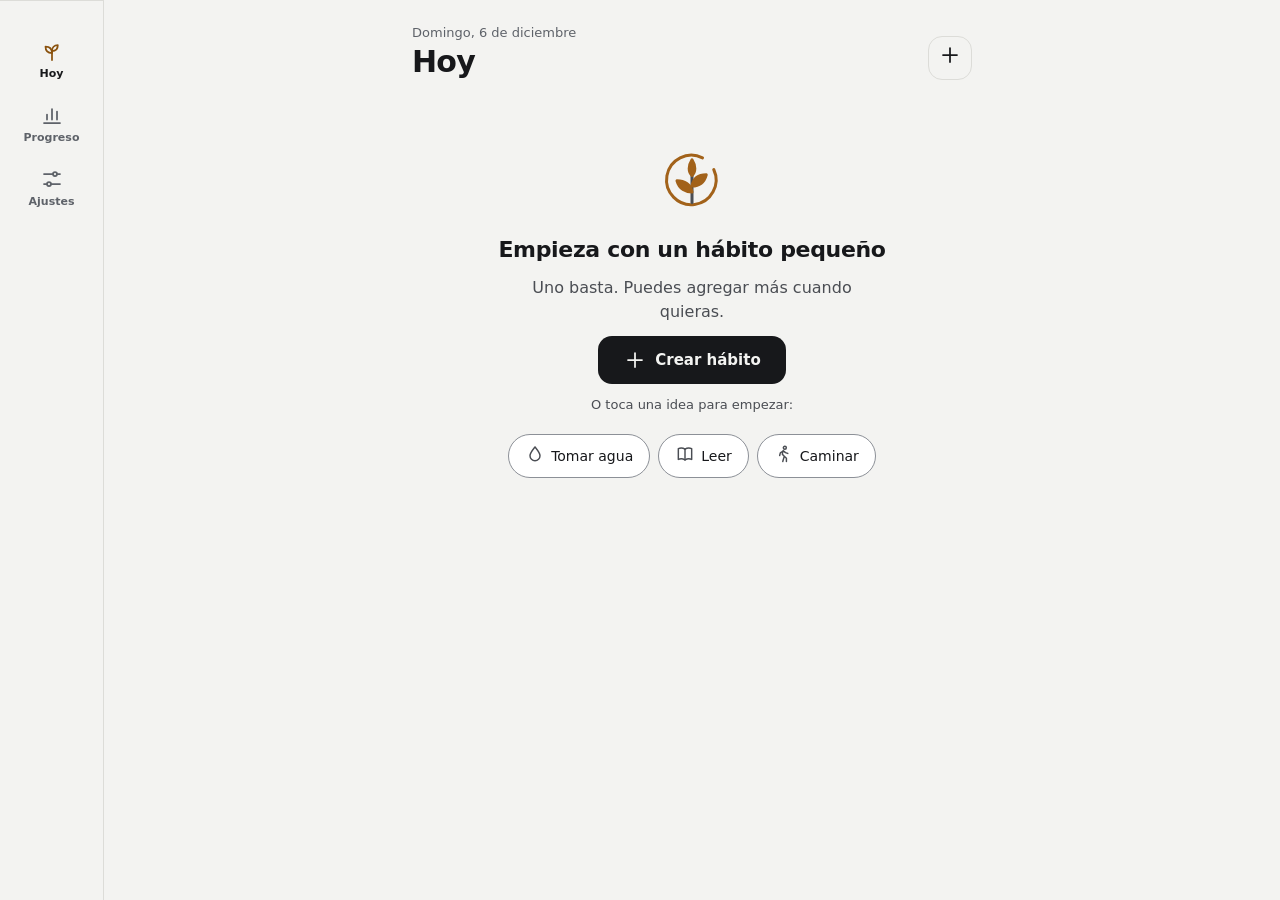
==== commit 7229b8e6: "Add files via upload" ====
--- a/index.html
+++ b/index.html
@@ -8,8 +8,8 @@
         content="default-src 'self'; script-src 'self'; style-src 'self'; img-src 'self' data:; font-src 'self'; connect-src 'self'; manifest-src 'self'; object-src 'none'; base-uri 'none'; form-action 'none'">
   <meta name="referrer" content="no-referrer">
   <meta name="color-scheme" content="light dark">
-  <meta name="theme-color" content="#f6f3ec" media="(prefers-color-scheme: light)">
-  <meta name="theme-color" content="#121614" media="(prefers-color-scheme: dark)">
+  <meta name="theme-color" content="#F3F3F1" media="(prefers-color-scheme: light)">
+  <meta name="theme-color" content="#18191C" media="(prefers-color-scheme: dark)">
   <meta name="description" content="Tavia: hábitos privados, elegantes y que perdonan.">
   <title>Tavia</title>
   <link rel="manifest" href="manifest.json">
@@ -20,7 +20,7 @@
   <meta name="apple-mobile-web-app-capable" content="yes">
   <meta name="apple-mobile-web-app-title" content="Tavia">
   <meta name="apple-mobile-web-app-status-bar-style" content="default">
-  <link rel="preload" href="fonts/FrauncesSoft-Variable.woff2" as="font" type="font/woff2" crossorigin>
+  <link rel="preload" href="fonts/InstrumentSans-Variable.woff2" as="font" type="font/woff2" crossorigin>
   <link rel="stylesheet" href="styles.css">
   <script type="module" src="js/main.js"></script>
 </head>
--- a/styles.css
+++ b/styles.css
@@ -2,85 +2,65 @@
    Sin estilos en línea: la CSP solo permite este archivo. */
 
 @font-face {
-  font-family: 'Fraunces Soft';
-  src: url('fonts/FrauncesSoft-Variable.woff2') format('woff2');
-  font-weight: 100 900;
+  font-family: 'Instrument Sans';
+  src: url('fonts/InstrumentSans-Variable.woff2') format('woff2');
+  font-weight: 400 700;
+  font-stretch: 75% 100%;
   font-style: normal;
   font-display: swap;
 }
 
-/* ---------- Tokens: tema claro ---------- */
+/* ---------- Tokens generados (tokens.py): superficies y acento ámbar por defecto ---------- */
+:root { color-scheme: light; --fondo: #F3F3F1; --superficie: #FFFFFF; --hundido: #E9E9E6; --capa: #EDEDEA; --linea: #DCDCD8; --linea-fuerte: #8C9097; --tinta: #17181B; --tinta-suave: #4A4D53; --tinta-tenue: #5E6269; --principal: #17181B; --sobre-principal: #F3F3F1; --hielo: #2F6C93; --hielo-suave: #E1ECF4; --miel: #C98A3A; --miel-suave: #F6EAD8; --miel-tinta: #7E4B0C; --sobre-miel: #17181B; --fondo-velo: rgba(23, 24, 27, .36); --sombra-1: 0 1px 2px rgba(23, 24, 27, .05); --sombra-2: 0 12px 32px rgba(23, 24, 27, .16); --acento: #A2621A; --acento-texto: #8A520E; --acento-fuerte: #8a5316; --acento-suave: #f2e9df; --sobre-acento: #FFFFFF; --calor-0: #E6E6E2; --calor-1: #ebdccd; --calor-2: #d2b491; --calor-3: #b88851; --calor-4: #A2621A; }
+@media (prefers-color-scheme: dark) { :root:not([data-theme="claro"]) { color-scheme: dark; --fondo: #18191C; --superficie: #1F2125; --hundido: #141518; --capa: #26292E; --linea: #2E3137; --linea-fuerte: #6E737B; --tinta: #EDEBE7; --tinta-suave: #A3A6AC; --tinta-tenue: #8E929A; --principal: #EDEBE7; --sobre-principal: #18191C; --hielo: #8FB8D8; --hielo-suave: #1E2A34; --miel: #F2B66D; --miel-suave: #352A1C; --miel-tinta: #F2C48A; --sobre-miel: #1D1407; --fondo-velo: rgba(0, 0, 0, .6); --sombra-1: none; --sombra-2: 0 16px 40px rgba(0, 0, 0, .5); --acento: #F2B66D; --acento-texto: #F2B66D; --acento-fuerte: #f5c58a; --acento-suave: #453c32; --sobre-acento: #1d160d; --calor-0: #2A2D32; --calor-1: #564838; --calor-2: #886c49; --calor-3: #bb8f5a; --calor-4: #F2B66D; } }
+:root[data-theme="oscuro"] { color-scheme: dark; --fondo: #18191C; --superficie: #1F2125; --hundido: #141518; --capa: #26292E; --linea: #2E3137; --linea-fuerte: #6E737B; --tinta: #EDEBE7; --tinta-suave: #A3A6AC; --tinta-tenue: #8E929A; --principal: #EDEBE7; --sobre-principal: #18191C; --hielo: #8FB8D8; --hielo-suave: #1E2A34; --miel: #F2B66D; --miel-suave: #352A1C; --miel-tinta: #F2C48A; --sobre-miel: #1D1407; --fondo-velo: rgba(0, 0, 0, .6); --sombra-1: none; --sombra-2: 0 16px 40px rgba(0, 0, 0, .5); --acento: #F2B66D; --acento-texto: #F2B66D; --acento-fuerte: #f5c58a; --acento-suave: #453c32; --sobre-acento: #1d160d; --calor-0: #2A2D32; --calor-1: #564838; --calor-2: #886c49; --calor-3: #bb8f5a; --calor-4: #F2B66D; }
+:root[data-theme="negro"] { color-scheme: dark; --fondo: #000000; --superficie: #0F1011; --hundido: #000000; --capa: #17181A; --linea: #232428; --linea-fuerte: #6E737B; --tinta: #EDEBE7; --tinta-suave: #A3A6AC; --tinta-tenue: #8E929A; --principal: #EDEBE7; --sobre-principal: #000000; --hielo: #8FB8D8; --hielo-suave: #1E2A34; --miel: #F2B66D; --miel-suave: #352A1C; --miel-tinta: #F2C48A; --sobre-miel: #1D1407; --fondo-velo: rgba(0, 0, 0, .6); --sombra-1: none; --sombra-2: 0 16px 40px rgba(0, 0, 0, .5); --acento: #F2B66D; --acento-texto: #F2B66D; --acento-fuerte: #f5c58a; --acento-suave: #453c32; --sobre-acento: #1d160d; --calor-0: #2A2D32; --calor-1: #564838; --calor-2: #886c49; --calor-3: #bb8f5a; --calor-4: #F2B66D; }
+/* Paletas ganadas: solo cambian el acento (un solo color de acento a la vez). */
+:root[data-paleta="cobre"] { --acento: #B95A31; --acento-texto: #9C4823; --acento-fuerte: #9d4c2a; --acento-suave: #f5e8e2; --sobre-acento: #FFFFFF; --calor-0: #E6E6E2; --calor-1: #f0dbd2; --calor-2: #ddb09c; --calor-3: #ca8262; --calor-4: #B95A31; }
+@media (prefers-color-scheme: dark) { :root[data-paleta="cobre"]:not([data-theme="claro"]) { --acento: #EE9B74; --acento-texto: #EE9B74; --acento-fuerte: #f1af90; --acento-suave: #443733; --sobre-acento: #1d130e; --calor-0: #2A2D32; --calor-1: #55413a; --calor-2: #865e4c; --calor-3: #b87b5f; --calor-4: #EE9B74; } }
+:root[data-paleta="cobre"][data-theme="oscuro"], :root[data-paleta="cobre"][data-theme="negro"] { --acento: #EE9B74; --acento-texto: #EE9B74; --acento-fuerte: #f1af90; --acento-suave: #443733; --sobre-acento: #1d130e; --calor-0: #2A2D32; --calor-1: #55413a; --calor-2: #865e4c; --calor-3: #b87b5f; --calor-4: #EE9B74; }
+:root[data-paleta="salvia"] { --acento: #3F7A4D; --acento-texto: #336841; --acento-fuerte: #366841; --acento-suave: #e4ece6; --sobre-acento: #FFFFFF; --calor-0: #E6E6E2; --calor-1: #d5e2d8; --calor-2: #a3bfaa; --calor-3: #6d9a78; --calor-4: #3F7A4D; }
+@media (prefers-color-scheme: dark) { :root[data-paleta="salvia"]:not([data-theme="claro"]) { --acento: #9CCBA5; --acento-texto: #9CCBA5; --acento-fuerte: #b0d5b7; --acento-suave: #36403c; --sobre-acento: #131814; --calor-0: #2A2D32; --calor-1: #404d46; --calor-2: #5e7665; --calor-3: #7c9f84; --calor-4: #9CCBA5; } }
+:root[data-paleta="salvia"][data-theme="oscuro"], :root[data-paleta="salvia"][data-theme="negro"] { --acento: #9CCBA5; --acento-texto: #9CCBA5; --acento-fuerte: #b0d5b7; --acento-suave: #36403c; --sobre-acento: #131814; --calor-0: #2A2D32; --calor-1: #404d46; --calor-2: #5e7665; --calor-3: #7c9f84; --calor-4: #9CCBA5; }
+:root[data-paleta="acero"] { --acento: #2F679C; --acento-texto: #285A8A; --acento-fuerte: #285885; --acento-suave: #e2eaf1; --sobre-acento: #FFFFFF; --calor-0: #E6E6E2; --calor-1: #d1dee9; --calor-2: #9bb6cf; --calor-3: #618bb4; --calor-4: #2F679C; }
+@media (prefers-color-scheme: dark) { :root[data-paleta="acero"]:not([data-theme="claro"]) { --acento: #93B9E3; --acento-texto: #93B9E3; --acento-fuerte: #a9c7e9; --acento-suave: #343c47; --sobre-acento: #12161b; --calor-0: #2A2D32; --calor-1: #3d4956; --calor-2: #596d84; --calor-3: #7591b2; --calor-4: #93B9E3; } }
+:root[data-paleta="acero"][data-theme="oscuro"], :root[data-paleta="acero"][data-theme="negro"] { --acento: #93B9E3; --acento-texto: #93B9E3; --acento-fuerte: #a9c7e9; --acento-suave: #343c47; --sobre-acento: #12161b; --calor-0: #2A2D32; --calor-1: #3d4956; --calor-2: #596d84; --calor-3: #7591b2; --calor-4: #93B9E3; }
+:root[data-paleta="platino"] { --acento: #3B3F46; --acento-texto: #3B3F46; --acento-fuerte: #32363c; --acento-suave: #e4e4e5; --sobre-acento: #FFFFFF; --calor-0: #E6E6E2; --calor-1: #d4d5d6; --calor-2: #a1a3a6; --calor-3: #6a6d72; --calor-4: #3B3F46; }
+@media (prefers-color-scheme: dark) { :root[data-paleta="platino"]:not([data-theme="claro"]) { --acento: #D8DBE0; --acento-texto: #D8DBE0; --acento-fuerte: #e0e2e6; --acento-suave: #404247; --sobre-acento: #1a1a1b; --calor-0: #2A2D32; --calor-1: #4f5156; --calor-2: #7c7e82; --calor-3: #a8abaf; --calor-4: #D8DBE0; } }
+:root[data-paleta="platino"][data-theme="oscuro"], :root[data-paleta="platino"][data-theme="negro"] { --acento: #D8DBE0; --acento-texto: #D8DBE0; --acento-fuerte: #e0e2e6; --acento-suave: #404247; --sobre-acento: #1a1a1b; --calor-0: #2A2D32; --calor-1: #4f5156; --calor-2: #7c7e82; --calor-3: #a8abaf; --calor-4: #D8DBE0; }
+.muestra--ambar { background: linear-gradient(135deg, #F2B66D 50%, #A2621A 50%); }
+.muestra--cobre { background: linear-gradient(135deg, #EE9B74 50%, #B95A31 50%); }
+.muestra--salvia { background: linear-gradient(135deg, #9CCBA5 50%, #3F7A4D 50%); }
+.muestra--acero { background: linear-gradient(135deg, #93B9E3 50%, #2F679C 50%); }
+.muestra--platino { background: linear-gradient(135deg, #D8DBE0 50%, #3B3F46 50%); }
+
 :root {
-  color-scheme: light;
-  --fondo: #f6f3ec;
-  --superficie: #fffdf8;
-  --hundido: #efebe2;
-  --linea: #e3ddd1;
-  --linea-fuerte: #8f897e;
-  --tinta: #1c2420;
-  --tinta-suave: #5b635d;
-  --tinta-tenue: #686f68;
-  --pino: #2e6b5c;
-  --pino-fuerte: #24574a;
-  --pino-suave: #dfeae5;
-  --sobre-pino: #fbfaf6;
-  --miel: #d9a03f;
-  --miel-suave: #f6e8c9;
-  --miel-tinta: #7a5410;
-  --sobre-miel: #1c2420;
-  --foco: var(--pino);
-  --calor-0: #ebe6dc;
-  --habito-pino: #2e6b5c;
-  --habito-lago: #3d6a8a;
-  --habito-ciruela: #7a4a6e;
-  --habito-arcilla: #a65a3c;
-  --habito-musgo: #5b6e2f;
-  --habito-miel: #946812;
-  --sombra-1: 0 1px 2px rgba(28, 36, 32, .06), 0 2px 8px rgba(28, 36, 32, .04);
-  --sombra-2: 0 8px 28px rgba(28, 36, 32, .12);
-  --fondo-velo: rgba(28, 36, 32, .32);
-
-  --font-display: 'Fraunces Soft', 'Iowan Old Style', Georgia, serif;
-  --font-sans: system-ui, -apple-system, 'Segoe UI', Roboto, 'Helvetica Neue', sans-serif;
-
+  --font-display: 'Instrument Sans', system-ui, -apple-system, 'Segoe UI', Roboto, sans-serif;
+  --font-sans: 'Instrument Sans', system-ui, -apple-system, 'Segoe UI', Roboto, sans-serif;
+  --foco: var(--acento-texto);
   --espacio-1: 4px; --espacio-2: 8px; --espacio-3: 12px; --espacio-4: 16px;
   --espacio-6: 24px; --espacio-8: 32px; --espacio-12: 48px;
-  --radio-sm: 8px; --radio-md: 14px; --radio-lg: 22px; --radio-pill: 999px;
-
+  --radio-sm: 8px; --radio-md: 12px; --radio-lg: 20px; --radio-xl: 28px; --radio-pill: 999px;
+  --curva-rebote: cubic-bezier(.34, 1.56, .64, 1);
+  --curva-suave: cubic-bezier(.22, 1, .36, 1);
   --ancho-max: 560px;
   --alto-pestanas: 68px;
   --rail: 0px;
-}
-
-/* ---------- Tokens: tema oscuro (automático o elegido) ---------- */
+  /* Colores de hábito (el ícono de cada hábito) */
+  --habito-pino: #3E7D69; --habito-lago: #3D6A8A; --habito-ciruela: #7A4A6E;
+  --habito-arcilla: #A65A3C; --habito-musgo: #5B6E2F; --habito-miel: #8A6312;
+}
 @media (prefers-color-scheme: dark) {
   :root:not([data-theme="claro"]) {
-    color-scheme: dark;
-    --fondo: #121614; --superficie: #1a1f1c; --hundido: #0e1210; --linea: #2b322e; --linea-fuerte: #7c857f;
-    --tinta: #ebefea; --tinta-suave: #a6aea8; --tinta-tenue: #8c948e;
-    --pino: #7cc2ae; --pino-fuerte: #9dd4c3; --pino-suave: #1f3a33; --sobre-pino: #0d1f1a;
-    --miel: #e2b45e; --miel-suave: #3a2f19; --miel-tinta: #ecc57a; --sobre-miel: #241a08;
-    --calor-0: #262d29;
-    --habito-pino: #7cc2ae; --habito-lago: #8fb6d6; --habito-ciruela: #c99bbd;
-    --habito-arcilla: #e09a7c; --habito-musgo: #b3c47a; --habito-miel: #e2b45e;
-    --sombra-1: 0 0 0 1px rgba(235, 239, 234, .05);
-    --sombra-2: 0 8px 28px rgba(0, 0, 0, .45);
-    --fondo-velo: rgba(0, 0, 0, .55);
+    --habito-pino: #7CC2AE; --habito-lago: #8FB6D6; --habito-ciruela: #C99BBD;
+    --habito-arcilla: #E09A7C; --habito-musgo: #B3C47A; --habito-miel: #E2B45E;
   }
 }
-:root[data-theme="oscuro"] {
-  color-scheme: dark;
-  --fondo: #121614; --superficie: #1a1f1c; --hundido: #0e1210; --linea: #2b322e; --linea-fuerte: #7c857f;
-  --tinta: #ebefea; --tinta-suave: #a6aea8; --tinta-tenue: #8c948e;
-  --pino: #7cc2ae; --pino-fuerte: #9dd4c3; --pino-suave: #1f3a33; --sobre-pino: #0d1f1a;
-  --miel: #e2b45e; --miel-suave: #3a2f19; --miel-tinta: #ecc57a; --sobre-miel: #241a08;
-  --calor-0: #262d29;
-  --habito-pino: #7cc2ae; --habito-lago: #8fb6d6; --habito-ciruela: #c99bbd;
-  --habito-arcilla: #e09a7c; --habito-musgo: #b3c47a; --habito-miel: #e2b45e;
-  --sombra-1: 0 0 0 1px rgba(235, 239, 234, .05);
-  --sombra-2: 0 8px 28px rgba(0, 0, 0, .45);
-  --fondo-velo: rgba(0, 0, 0, .55);
-}
+:root[data-theme="oscuro"], :root[data-theme="negro"] {
+  --habito-pino: #7CC2AE; --habito-lago: #8FB6D6; --habito-ciruela: #C99BBD;
+  --habito-arcilla: #E09A7C; --habito-musgo: #B3C47A; --habito-miel: #E2B45E;
+}
+
 
 /* ---------- Base ---------- */
 *, *::before, *::after { box-sizing: border-box; }
@@ -134,7 +114,6 @@
 .cabecera__fila { display: flex; align-items: center; justify-content: space-between; gap: var(--espacio-3); }
 .titulo-pantalla {
   font: 540 34px/40px var(--font-display);
-  font-variation-settings: 'opsz' 72;
   letter-spacing: -0.015em;
 }
 .subtitulo { font: 500 14px/20px var(--font-sans); color: var(--tinta-suave); }
@@ -157,18 +136,18 @@
   transition: background-color 160ms ease, transform 120ms ease;
 }
 .tv-boton:active { transform: scale(.98); }
-.tv-boton--principal { background: var(--pino); color: var(--sobre-pino); }
-.tv-boton--principal:active { background: var(--pino-fuerte); }
+.tv-boton--principal { background: var(--acento); color: var(--sobre-acento); }
+.tv-boton--principal:active { background: var(--acento-fuerte); }
 .tv-boton--secundario { background: var(--superficie); color: var(--tinta); border-color: var(--linea-fuerte); }
-.tv-boton--sutil { background: transparent; color: var(--pino); padding: 0 var(--espacio-3); }
-.tv-boton--sutil:hover { background: var(--pino-suave); }
+.tv-boton--sutil { background: transparent; color: var(--acento-texto); padding: 0 var(--espacio-3); }
+.tv-boton--sutil:hover { background: var(--acento-suave); }
 .tv-boton--icono {
   min-height: 44px; min-width: 44px; padding: 0; border-radius: var(--radio-pill);
   background: transparent; color: var(--tinta-suave); border: 0;
 }
 .tv-boton--icono:hover { background: var(--hundido); }
-.tv-boton--redondo { background: var(--pino); color: var(--sobre-pino); }
-.tv-boton--redondo:hover { background: var(--pino-fuerte); }
+.tv-boton--redondo { background: var(--acento); color: var(--sobre-acento); }
+.tv-boton--redondo:hover { background: var(--acento-fuerte); }
 .tv-boton[disabled], .tv-boton--icono[disabled] { opacity: .4; cursor: not-allowed; transform: none; }
 .tv-boton--ancho { width: 100%; }
 
@@ -176,7 +155,7 @@
 .tv-progreso { display: grid; gap: var(--espacio-2); }
 .tv-progreso__texto { font: 500 14px/20px var(--font-sans); color: var(--tinta-suave); font-variant-numeric: tabular-nums; }
 .tv-progreso__barra { height: 6px; border-radius: var(--radio-pill); background: var(--calor-0); overflow: hidden; }
-.tv-progreso__relleno { height: 100%; width: 0; border-radius: inherit; background: var(--pino); transition: width 320ms ease; }
+.tv-progreso__relleno { height: 100%; width: 0; border-radius: inherit; background: var(--acento); transition: width 320ms ease; }
 
 /* ---------- Bloques y filas ---------- */
 .bloques { display: grid; gap: var(--espacio-6); }
@@ -191,7 +170,7 @@
   background: var(--superficie); border-radius: var(--radio-md); box-shadow: var(--sombra-1);
   transition: background-color 240ms ease;
 }
-.tv-habito[data-estado="hecho"] { background: var(--pino-suave); }
+.tv-habito[data-estado="hecho"] { background: var(--acento-suave); }
 .tv-habito[data-opcional] { opacity: .78; }
 .tv-habito__abrir {
   flex: 1; min-width: 0; min-height: 52px;
@@ -201,16 +180,16 @@
 .tv-habito__icono {
   width: 36px; height: 36px; flex: none; border-radius: var(--radio-pill);
   display: grid; place-items: center; font-size: 18px; line-height: 1;
-  background: var(--hundido); color: var(--color-habito, var(--pino));
+  background: var(--hundido); color: var(--color-habito, var(--acento));
 }
 .tv-habito__texto { flex: 1; min-width: 0; }
 .tv-habito__nombre { font: 600 17px/24px var(--font-sans); color: var(--tinta); overflow: hidden; text-overflow: ellipsis; white-space: nowrap; }
 .tv-habito__meta { font: 500 12px/16px var(--font-sans); color: var(--tinta-suave); display: flex; gap: 6px; align-items: center; }
 .tv-habito__meta[data-tono="miel"] { color: var(--miel-tinta); }
-.tv-habito__punto { width: 6px; height: 6px; flex: none; border-radius: var(--radio-pill); background: var(--color-habito, var(--pino)); }
+.tv-habito__punto { width: 6px; height: 6px; flex: none; border-radius: var(--radio-pill); background: var(--color-habito, var(--acento)); }
 .tv-identidad {
-  margin-top: 2px; font: 440 15px/22px var(--font-display); font-variation-settings: 'opsz' 18;
-  color: var(--pino-fuerte);
+  margin-top: 2px; font: 440 15px/22px var(--font-display);
+  color: var(--acento-texto);
 }
 
 /* ---------- Check ---------- */
@@ -223,7 +202,7 @@
 }
 .tv-check:active { transform: scale(.92); }
 .tv-check .tv-icono { width: 22px; height: 22px; stroke-width: 2.5; }
-.tv-check[data-estado="hecho"] { background: var(--pino); border-color: var(--pino); color: var(--sobre-pino); }
+.tv-check[data-estado="hecho"] { background: var(--acento); border-color: var(--acento-texto); color: var(--sobre-acento); }
 .tv-check[data-estado="saltado"] { background: var(--hundido); border-color: var(--linea); color: var(--tinta-suave); }
 .tv-check[data-estado="descanso"] { border-style: dashed; color: var(--tinta-suave); }
 .tv-check[data-estado="congelado"] { background: var(--miel-suave); border-color: var(--miel); color: var(--miel-tinta); }
@@ -235,20 +214,20 @@
 /* Contador (N veces al día): anillo que se llena */
 .tv-check--contador:not([data-estado="hecho"]) {
   border: 0;
-  background: conic-gradient(var(--pino) calc(var(--p, 0) * 360deg), var(--linea-fuerte) 0);
+  background: conic-gradient(var(--acento) calc(var(--p, 0) * 360deg), var(--linea-fuerte) 0);
 }
 .tv-check--contador:not([data-estado="hecho"])::before {
   content: ''; position: absolute; inset: 3px; border-radius: var(--radio-pill); background: var(--superficie);
 }
-.tv-habito[data-estado="hecho"] .tv-check--contador::before { background: var(--pino-suave); }
+.tv-habito[data-estado="hecho"] .tv-check--contador::before { background: var(--acento-suave); }
 .tv-check__texto { position: relative; font: 600 12px/16px var(--font-sans); color: var(--tinta); font-variant-numeric: tabular-nums; }
 .tv-check[data-estado="hecho"] .tv-check__texto { display: none; }
 
 /* Cantidad: muestra el valor o + */
 .tv-check--cantidad { min-width: 44px; width: auto; padding: 0 10px; color: var(--tinta); }
 .tv-check--cantidad .tv-check__texto { font-size: 14px; }
-.tv-check--cantidad[data-estado="parcial"] { border-color: var(--pino); }
-.tv-check--cantidad[data-estado="hecho"] .tv-check__texto { display: block; color: var(--sobre-pino); }
+.tv-check--cantidad[data-estado="parcial"] { border-color: var(--acento-texto); }
+.tv-check--cantidad[data-estado="hecho"] .tv-check__texto { display: block; color: var(--sobre-acento); }
 .tv-check--cantidad:not([data-valor]) { color: var(--tinta-suave); }
 
 /* ---------- Estado vacío ---------- */
@@ -257,8 +236,8 @@
   padding: var(--espacio-12) var(--espacio-4);
 }
 .vacio__simbolo { width: 72px; height: 72px; margin-bottom: var(--espacio-2); }
-.vacio__simbolo path { fill: none; stroke: var(--pino); stroke-width: 8.5; stroke-linecap: round; stroke-linejoin: round; }
-.vacio__titulo { font: 560 22px/28px var(--font-display); font-variation-settings: 'opsz' 36; }
+.vacio__simbolo path { fill: none; stroke: var(--acento); stroke-width: 8.5; stroke-linecap: round; stroke-linejoin: round; }
+.vacio__titulo { font: 560 22px/28px var(--font-display); }
 .vacio__texto { color: var(--tinta-suave); max-width: 32ch; }
 .ideas { display: flex; flex-wrap: wrap; justify-content: center; gap: var(--espacio-2); margin-top: var(--espacio-2); }
 .idea {
@@ -266,11 +245,11 @@
   border-radius: var(--radio-pill); border: 1.5px solid var(--linea-fuerte); background: var(--superficie);
   font: 500 14px/20px var(--font-sans);
 }
-.idea:hover { background: var(--pino-suave); }
+.idea:hover { background: var(--acento-suave); }
 .mensaje-dia { text-align: center; color: var(--tinta-suave); padding: var(--espacio-8) 0; }
 .listo {
-  text-align: center; margin-top: var(--espacio-6); color: var(--pino-fuerte);
-  font: 440 17px/24px var(--font-display); font-variation-settings: 'opsz' 18;
+  text-align: center; margin-top: var(--espacio-6); color: var(--acento-texto);
+  font: 440 17px/24px var(--font-display);
 }
 
 /* ---------- Pestañas ---------- */
@@ -286,8 +265,8 @@
   font: 500 12px/16px var(--font-sans); color: var(--tinta-suave);
 }
 .tv-pestana__fondo { display: grid; place-items: center; width: 56px; height: 30px; border-radius: var(--radio-pill); transition: background-color 200ms ease; }
-.tv-pestana[aria-current="page"] { color: var(--pino); font-weight: 600; }
-.tv-pestana[aria-current="page"] .tv-pestana__fondo { background: var(--pino-suave); }
+.tv-pestana[aria-current="page"] { color: var(--acento-texto); font-weight: 600; }
+.tv-pestana[aria-current="page"] .tv-pestana__fondo { background: var(--acento-suave); }
 
 @media (min-width: 900px) {
   :root { --rail: 104px; }
@@ -332,9 +311,9 @@
 .tv-deshacer__accion {
   display: inline-flex; align-items: center; gap: 6px;
   min-height: 44px; padding: 0 var(--espacio-4); border: 0; border-radius: var(--radio-md);
-  background: transparent; color: var(--pino-suave); font: 600 14px/20px var(--font-sans);
-}
-.tv-deshacer__accion:focus-visible { outline: 2px solid var(--pino-suave); outline-offset: -2px; }
+  background: transparent; color: var(--acento-suave); font: 600 14px/20px var(--font-sans);
+}
+.tv-deshacer__accion:focus-visible { outline: 2px solid var(--acento-suave); outline-offset: -2px; }
 @keyframes tv-subir { from { transform: translateY(12px); opacity: 0; } to { transform: none; opacity: 1; } }
 
 /* ---------- Hojas (dialog) ---------- */
@@ -352,7 +331,7 @@
 }
 .tv-hoja__cuerpo { padding: var(--espacio-6) var(--espacio-4) calc(var(--espacio-6) + env(safe-area-inset-bottom, 0px)); display: grid; gap: var(--espacio-4); }
 .tv-hoja__cabecera { display: flex; align-items: center; gap: var(--espacio-3); }
-.tv-hoja__titulo { flex: 1; font: 560 22px/28px var(--font-display); font-variation-settings: 'opsz' 36; letter-spacing: -0.01em; }
+.tv-hoja__titulo { flex: 1; font: 560 22px/28px var(--font-display); letter-spacing: -0.01em; }
 .tv-hoja__acciones { display: grid; gap: var(--espacio-2); }
 .tv-hoja__acciones--fila { grid-template-columns: 1fr 1fr; }
 .texto-ayuda { font: 400 13px/18px var(--font-sans); color: var(--tinta-suave); }
@@ -363,13 +342,13 @@
   min-height: 56px; padding: var(--espacio-2) var(--espacio-3);
   border: 1.5px solid var(--linea); border-radius: var(--radio-md); background: var(--superficie);
 }
-.opcion-estado[aria-pressed="true"] { border-color: var(--pino); background: var(--pino-suave); }
+.opcion-estado[aria-pressed="true"] { border-color: var(--acento-texto); background: var(--acento-suave); }
 .opcion-estado__texto { display: grid; }
 .opcion-estado__titulo { font: 600 15px/20px var(--font-sans); }
 .opcion-estado__ayuda { font: 400 13px/18px var(--font-sans); color: var(--tinta-suave); }
 
 .paso-valor { display: flex; align-items: center; gap: var(--espacio-3); }
-.paso-valor__numero { flex: 1; text-align: center; font: 520 40px/48px var(--font-display); font-variation-settings: 'opsz' 96; font-variant-numeric: tabular-nums; }
+.paso-valor__numero { flex: 1; text-align: center; font: 520 40px/48px var(--font-display); font-variant-numeric: tabular-nums; }
 
 /* ---------- Formularios ---------- */
 .campo { display: grid; gap: 6px; }
@@ -397,7 +376,7 @@
   border-radius: var(--radio-pill); border: 1.5px solid var(--linea-fuerte);
   font: 500 14px/20px var(--font-sans); color: var(--tinta); background: var(--superficie);
 }
-.segmento input:checked + span { background: var(--pino); border-color: var(--pino); color: var(--sobre-pino); }
+.segmento input:checked + span { background: var(--acento); border-color: var(--acento-texto); color: var(--sobre-acento); }
 .segmento input:focus-visible + span { outline: 2px solid var(--foco); outline-offset: 2px; }
 .segmentos--dias .segmento span { width: 44px; padding: 0; }
 
@@ -416,7 +395,7 @@
 details.mas { border-top: 1px solid var(--linea); padding-top: var(--espacio-3); }
 details.mas > summary {
   list-style: none; cursor: pointer; min-height: 44px; display: flex; align-items: center;
-  font: 600 14px/20px var(--font-sans); color: var(--pino);
+  font: 600 14px/20px var(--font-sans); color: var(--acento-texto);
 }
 details.mas > summary::-webkit-details-marker { display: none; }
 details.mas > summary::after { content: '＋'; margin-left: auto; }
@@ -436,12 +415,12 @@
   content: ''; position: absolute; top: 3px; left: 3px; width: 26px; height: 26px; border-radius: 50%;
   background: var(--superficie); transition: transform 160ms ease;
 }
-.interruptor input:checked { background: var(--pino); }
+.interruptor input:checked { background: var(--acento); }
 .interruptor input:checked::after { transform: translateX(20px); }
 
 /* ---------- Ajustes ---------- */
 .seccion { display: grid; gap: var(--espacio-3); margin-bottom: var(--espacio-8); }
-.seccion__titulo { font: 560 22px/28px var(--font-display); font-variation-settings: 'opsz' 36; }
+.seccion__titulo { font: 560 22px/28px var(--font-display); }
 .tarjeta { background: var(--superficie); border-radius: var(--radio-lg); box-shadow: var(--sombra-1); padding: var(--espacio-4); display: grid; gap: var(--espacio-3); }
 .fila-habito { display: flex; align-items: center; gap: var(--espacio-3); min-height: 52px; }
 .fila-habito + .fila-habito { border-top: 1px solid var(--linea); padding-top: var(--espacio-3); }
@@ -454,18 +433,12 @@
 
 
 /* ---------- Módulos 2 y 3: cifras, mapa de calor, tarjetas de hábito, notas ---------- */
-:root { --calor-1: #c9ddd5; --calor-2: #93bfb0; --calor-3: #5a9784; --calor-4: #2e6b5c; }
-@media (prefers-color-scheme: dark) {
-  :root:not([data-theme="claro"]) { --calor-1: #224139; --calor-2: #2f6556; --calor-3: #4f9480; --calor-4: #7cc2ae; }
-}
-:root[data-theme="oscuro"] { --calor-1: #224139; --calor-2: #2f6556; --calor-3: #4f9480; --calor-4: #7cc2ae; }
-
 .tv-icono--xs { width: 14px; height: 14px; }
 .titulo-tarjeta { font: 600 15px/20px var(--font-sans); }
 .cifras { display: grid; grid-template-columns: repeat(auto-fit, minmax(96px, 1fr)); gap: var(--espacio-2); }
 .cifra { display: grid; gap: 2px; align-content: start; }
 .cifra.tarjeta { gap: 2px; }
-.cifra__valor { font: 520 28px/34px var(--font-display); font-variation-settings: 'opsz' 72; letter-spacing: -0.02em; font-variant-numeric: tabular-nums; color: var(--tinta); }
+.cifra__valor { font: 520 28px/34px var(--font-display); letter-spacing: -0.02em; font-variant-numeric: tabular-nums; color: var(--tinta); }
 .cifra__valor--chica { font-size: 22px; line-height: 28px; }
 .cifra__etiqueta { font: 500 12px/16px var(--font-sans); color: var(--tinta-suave); }
 .estadisticas { display: grid; gap: var(--espacio-3); }
@@ -509,10 +482,10 @@
 .tarjeta-habito__nombre { flex: 1; min-width: 0; font: 600 16px/22px var(--font-sans); overflow: hidden; text-overflow: ellipsis; white-space: nowrap; }
 .tarjeta-habito__meta { display: flex; align-items: center; gap: var(--espacio-2); font: 500 12px/16px var(--font-sans); color: var(--tinta-suave); }
 .barra-puntaje { display: block; height: 6px; border-radius: var(--radio-pill); background: var(--calor-0); overflow: hidden; }
-.barra-puntaje__relleno { display: block; height: 100%; border-radius: inherit; background: var(--color-habito, var(--pino)); }
+.barra-puntaje__relleno { display: block; height: 100%; border-radius: inherit; background: var(--color-habito, var(--acento)); }
 .tira { display: grid; grid-template-columns: repeat(30, 1fr); gap: 2px; height: 14px; }
 .tira__dia { border-radius: 2px; background: var(--calor-0); }
-.tira__dia[data-estado="hecho"] { background: var(--color-habito, var(--pino)); }
+.tira__dia[data-estado="hecho"] { background: var(--color-habito, var(--acento)); }
 .tira__dia[data-estado="parcial"] { background: var(--calor-2); }
 .tira__dia[data-estado="congelado"] { background: var(--miel); }
 .tira__dia[data-estado="descanso"] { background: transparent; box-shadow: inset 0 0 0 1px var(--linea-fuerte); }
@@ -529,7 +502,7 @@
 .nota-item__cabecera { display: flex; align-items: center; gap: var(--espacio-2); font: 600 13px/18px var(--font-sans); }
 .nota-item__habito { flex: 1; min-width: 0; overflow: hidden; text-overflow: ellipsis; white-space: nowrap; }
 .nota-item__fecha { font-weight: 500; color: var(--tinta-suave); }
-.nota-item__texto { font: 440 15px/22px var(--font-display); font-variation-settings: 'opsz' 18; color: var(--tinta); white-space: pre-wrap; overflow-wrap: anywhere; }
+.nota-item__texto { font: 440 15px/22px var(--font-display); color: var(--tinta); white-space: pre-wrap; overflow-wrap: anywhere; }
 .entrada--area { min-height: 88px; padding: var(--espacio-2) var(--espacio-3); line-height: 22px; resize: vertical; }
 
 /* Avisos con acciones (rescate, actualización) */
@@ -548,12 +521,12 @@
 .tv-bloque__lado { display: inline-flex; align-items: center; gap: var(--espacio-2); }
 .fila-botones { display: flex; flex-wrap: wrap; gap: var(--espacio-2); }
 .lista-simple { margin: 4px 0 0; padding-left: 1.1em; display: grid; gap: 2px; }
-.tv-aviso--pino { background: var(--pino-suave); }
-.tv-aviso--pino > .tv-icono { color: var(--pino-fuerte); }
-.tv-aviso--pino .tv-aviso__acciones .tv-boton { border-color: var(--pino); }
+.tv-aviso--pino { background: var(--acento-suave); }
+.tv-aviso--pino > .tv-icono { color: var(--acento-texto); }
+.tv-aviso--pino .tv-aviso__acciones .tv-boton { border-color: var(--acento-texto); }
 .ajuste-semana {
   display: flex; gap: var(--espacio-2); align-items: flex-start; margin: 0 0 var(--espacio-4);
-  font: 440 15px/22px var(--font-display); font-variation-settings: 'opsz' 18; color: var(--pino-fuerte);
+  font: 440 15px/22px var(--font-display); color: var(--acento-texto);
 }
 .ajuste-semana .tv-icono { margin-top: 2px; flex: none; }
 .tv-habito__hora, .tv-habito__privado { display: inline-flex; align-items: center; gap: 2px; color: var(--tinta-suave); }
@@ -566,7 +539,7 @@
 .entrada--grande { min-height: 60px; font-size: 24px; text-align: center; }
 
 .insights { margin: 0; padding-left: 1.1em; display: grid; gap: var(--espacio-2); }
-.semana__pct { font: 520 22px/28px var(--font-display); font-variation-settings: 'opsz' 36; }
+.semana__pct { font: 520 22px/28px var(--font-display); }
 .semana__columnas { display: grid; grid-template-columns: 1fr 1fr; gap: var(--espacio-3); }
 
 /* Hoja a pantalla completa (modo Ritual) */
@@ -576,8 +549,8 @@
 .ritual, .ritual__paso { display: grid; gap: var(--espacio-6); align-content: space-between; min-height: 100%; }
 .ritual__progreso { font: 600 12px/16px var(--font-sans); letter-spacing: .08em; text-transform: uppercase; color: var(--tinta-suave); text-align: center; }
 .ritual__centro { display: grid; justify-items: center; text-align: center; gap: var(--espacio-3); padding: var(--espacio-8) 0; }
-.ritual__icono { width: 96px; height: 96px; display: grid; place-items: center; font-size: 44px; border-radius: var(--radio-pill); background: var(--hundido); color: var(--pino); }
-.ritual__nombre { font: 560 30px/36px var(--font-display); font-variation-settings: 'opsz' 72; letter-spacing: -0.015em; }
+.ritual__icono { width: 96px; height: 96px; display: grid; place-items: center; font-size: 44px; border-radius: var(--radio-pill); background: var(--hundido); color: var(--acento-texto); }
+.ritual__nombre { font: 560 30px/36px var(--font-display); letter-spacing: -0.015em; }
 .ritual__acciones { display: grid; gap: var(--espacio-3); }
 
 /* Bloqueo */
@@ -595,21 +568,6 @@
 @media (prefers-reduced-motion: reduce) {
   *, *::before, *::after { animation: none !important; transition: none !important; }
 }
-
-/* ---------- Módulo 8: paletas exclusivas (se ganan con días registrados) ---------- */
-/* Cada paleta redefine los mismos tokens en claro y oscuro. Generadas y verificadas (contraste AA). */
-:root[data-paleta="arena"] { --fondo: #f5efe6; --superficie: #fffaf3; --hundido: #ede4d6; --linea: #e3d7c5; --linea-fuerte: #8f8273; --tinta: #261c15; --tinta-suave: #66594d; --tinta-tenue: #6e6155; --pino: #9c4a28; --pino-fuerte: #833c1f; --pino-suave: #f3dfd2; --sobre-pino: #fffaf3; --calor-0: #ece2d3; --calor-1: #efcdb8; --calor-2: #dc9c78; --calor-3: #bd6c45; --calor-4: #9c4a28; }
-@media (prefers-color-scheme: dark) { :root[data-paleta="arena"]:not([data-theme="claro"]) { color-scheme: dark; --fondo: #16120e; --superficie: #201a15; --hundido: #100d0a; --linea: #342b23; --linea-fuerte: #8a7d70; --tinta: #f1e9df; --tinta-suave: #b9ab9c; --tinta-tenue: #9d9083; --pino: #e9a47f; --pino-fuerte: #f2bb9c; --pino-suave: #40281b; --sobre-pino: #24130a; --calor-0: #2b231c; --calor-1: #4a2e1f; --calor-2: #7a4429; --calor-3: #b8714b; --calor-4: #e9a47f; } }
-:root[data-paleta="arena"][data-theme="oscuro"] { color-scheme: dark; --fondo: #16120e; --superficie: #201a15; --hundido: #100d0a; --linea: #342b23; --linea-fuerte: #8a7d70; --tinta: #f1e9df; --tinta-suave: #b9ab9c; --tinta-tenue: #9d9083; --pino: #e9a47f; --pino-fuerte: #f2bb9c; --pino-suave: #40281b; --sobre-pino: #24130a; --calor-0: #2b231c; --calor-1: #4a2e1f; --calor-2: #7a4429; --calor-3: #b8714b; --calor-4: #e9a47f; }
-:root[data-paleta="niebla"] { --fondo: #eff2f4; --superficie: #fbfcfd; --hundido: #e5eaee; --linea: #d7dee4; --linea-fuerte: #7d8892; --tinta: #18222b; --tinta-suave: #55626d; --tinta-tenue: #5e6a75; --pino: #2f5f86; --pino-fuerte: #244c6d; --pino-suave: #dbe7f1; --sobre-pino: #fbfcfd; --calor-0: #e1e7ec; --calor-1: #c3d5e5; --calor-2: #8db0cf; --calor-3: #5684ad; --calor-4: #2f5f86; }
-@media (prefers-color-scheme: dark) { :root[data-paleta="niebla"]:not([data-theme="claro"]) { color-scheme: dark; --fondo: #0f1418; --superficie: #171e24; --hundido: #0b0f12; --linea: #28323b; --linea-fuerte: #77838e; --tinta: #e8eef3; --tinta-suave: #a3b0bb; --tinta-tenue: #8996a1; --pino: #8fbce2; --pino-fuerte: #acd0ee; --pino-suave: #1d3346; --sobre-pino: #0a1825; --calor-0: #212a32; --calor-1: #1f3a52; --calor-2: #2f5a7f; --calor-3: #5b8db8; --calor-4: #8fbce2; } }
-:root[data-paleta="niebla"][data-theme="oscuro"] { color-scheme: dark; --fondo: #0f1418; --superficie: #171e24; --hundido: #0b0f12; --linea: #28323b; --linea-fuerte: #77838e; --tinta: #e8eef3; --tinta-suave: #a3b0bb; --tinta-tenue: #8996a1; --pino: #8fbce2; --pino-fuerte: #acd0ee; --pino-suave: #1d3346; --sobre-pino: #0a1825; --calor-0: #212a32; --calor-1: #1f3a52; --calor-2: #2f5a7f; --calor-3: #5b8db8; --calor-4: #8fbce2; }
-:root[data-paleta="ciruela"] { --fondo: #f4f0f1; --superficie: #fdfafb; --hundido: #ebe4e7; --linea: #e0d5da; --linea-fuerte: #8a7d84; --tinta: #24181f; --tinta-suave: #63555d; --tinta-tenue: #6b5d65; --pino: #7a3d6b; --pino-fuerte: #653058; --pino-suave: #eedcea; --sobre-pino: #fdfafb; --calor-0: #e9e0e4; --calor-1: #e2c6da; --calor-2: #c592b7; --calor-3: #9e6190; --calor-4: #7a3d6b; }
-@media (prefers-color-scheme: dark) { :root[data-paleta="ciruela"]:not([data-theme="claro"]) { color-scheme: dark; --fondo: #151014; --superficie: #1f181d; --hundido: #0f0b0e; --linea: #33282f; --linea-fuerte: #877a82; --tinta: #f1e8ee; --tinta-suave: #b7a8b2; --tinta-tenue: #9a8c95; --pino: #d8a3cb; --pino-fuerte: #e6bddb; --pino-suave: #3d2537; --sobre-pino: #21101c; --calor-0: #2a2128; --calor-1: #43283c; --calor-2: #6e4062; --calor-3: #a56f97; --calor-4: #d8a3cb; } }
-:root[data-paleta="ciruela"][data-theme="oscuro"] { color-scheme: dark; --fondo: #151014; --superficie: #1f181d; --hundido: #0f0b0e; --linea: #33282f; --linea-fuerte: #877a82; --tinta: #f1e8ee; --tinta-suave: #b7a8b2; --tinta-tenue: #9a8c95; --pino: #d8a3cb; --pino-fuerte: #e6bddb; --pino-suave: #3d2537; --sobre-pino: #21101c; --calor-0: #2a2128; --calor-1: #43283c; --calor-2: #6e4062; --calor-3: #a56f97; --calor-4: #d8a3cb; }
-:root[data-paleta="obsidiana"] { --fondo: #f4f1ea; --superficie: #fdfbf6; --hundido: #ebe6db; --linea: #ddd6c8; --linea-fuerte: #857e70; --tinta: #141412; --tinta-suave: #55534c; --tinta-tenue: #5f5c55; --pino: #1c1c1a; --pino-fuerte: #000000; --pino-suave: #ebe3cf; --sobre-pino: #f2d996; --calor-0: #e8e2d5; --calor-1: #e6d6ad; --calor-2: #c9a95f; --calor-3: #7d6a3e; --calor-4: #1c1c1a; }
-@media (prefers-color-scheme: dark) { :root[data-paleta="obsidiana"]:not([data-theme="claro"]) { color-scheme: dark; --fondo: #000000; --superficie: #0e0e0d; --hundido: #000000; --linea: #24231f; --linea-fuerte: #7d796e; --tinta: #f3efe4; --tinta-suave: #b3ad9f; --tinta-tenue: #958f82; --pino: #dcb766; --pino-fuerte: #ecca82; --pino-suave: #2e2615; --sobre-pino: #1a1406; --calor-0: #1b1a17; --calor-1: #3a301a; --calor-2: #6b5627; --calor-3: #a8883f; --calor-4: #dcb766; } }
-:root[data-paleta="obsidiana"][data-theme="oscuro"] { color-scheme: dark; --fondo: #000000; --superficie: #0e0e0d; --hundido: #000000; --linea: #24231f; --linea-fuerte: #7d796e; --tinta: #f3efe4; --tinta-suave: #b3ad9f; --tinta-tenue: #958f82; --pino: #dcb766; --pino-fuerte: #ecca82; --pino-suave: #2e2615; --sobre-pino: #1a1406; --calor-0: #1b1a17; --calor-1: #3a301a; --calor-2: #6b5627; --calor-3: #a8883f; --calor-4: #dcb766; }
 
 /* ---------- Módulo 8: paletas en Ajustes ---------- */
 .paletas { display: grid; gap: var(--espacio-2); border: 0; padding: 0; margin: 0; min-width: 0; }
@@ -620,7 +578,7 @@
   border: 1px solid var(--linea); border-radius: var(--radio-md); cursor: pointer;
 }
 .paleta-opcion input { position: absolute; opacity: 0; inset: 0; margin: 0; cursor: pointer; }
-.paleta-opcion:has(input:checked) { border-color: var(--pino); box-shadow: inset 0 0 0 1px var(--pino); }
+.paleta-opcion:has(input:checked) { border-color: var(--acento-texto); box-shadow: inset 0 0 0 1px var(--acento); }
 .paleta-opcion:has(input:focus-visible) { outline: 2px solid var(--foco); outline-offset: 2px; }
 .paleta-opcion[data-bloqueada] { cursor: default; border-style: dashed; }
 .paleta-opcion[data-bloqueada] input { cursor: default; }
@@ -629,11 +587,6 @@
 .paleta-opcion__nombre { font: 600 15px/20px var(--font-sans); }
 .paleta-opcion__estado { font: 500 12px/16px var(--font-sans); color: var(--tinta-suave); }
 .muestra { width: 36px; height: 36px; flex: none; border-radius: 50%; box-shadow: inset 0 0 0 1px rgba(0, 0, 0, .12); }
-.muestra--pino { background: linear-gradient(135deg, #2e6b5c 50%, #f6f3ec 50%); }
-.muestra--arena { background: linear-gradient(135deg, #9c4a28 50%, #f5efe6 50%); }
-.muestra--niebla { background: linear-gradient(135deg, #2f5f86 50%, #eff2f4 50%); }
-.muestra--ciruela { background: linear-gradient(135deg, #7a3d6b 50%, #f4f0f1 50%); }
-.muestra--obsidiana { background: linear-gradient(135deg, #1c1c1a 50%, #dcb766 50%); }
 
 /* ---------- Módulo 8: manifiesto ---------- */
 .manifiesto {
@@ -649,25 +602,244 @@
   text-align: center;
 }
 .manifiesto__simbolo { width: 48px; height: 48px; }
-.manifiesto__simbolo path { fill: none; stroke: var(--pino); stroke-width: 8.5; stroke-linecap: round; stroke-linejoin: round; }
+.manifiesto__simbolo path { fill: none; stroke: var(--acento); stroke-width: 8.5; stroke-linecap: round; stroke-linejoin: round; }
 .manifiesto__texto {
   margin: 0; white-space: pre-line;
-  font: 460 26px/36px var(--font-display); font-variation-settings: 'opsz' 48; letter-spacing: -0.01em;
+  font: 460 26px/36px var(--font-display); letter-spacing: -0.01em;
 }
 .manifiesto__seguir { color: var(--tinta-suave); }
 @keyframes tv-aparecer { from { opacity: 0; } to { opacity: 1; } }
 @keyframes tv-desvanecer { to { opacity: 0; } }
 .manifiesto-linea {
-  margin: 0 0 var(--espacio-4); padding-left: var(--espacio-3); border-left: 2px solid var(--pino-suave);
+  margin: 0 0 var(--espacio-4); padding-left: var(--espacio-3); border-left: 2px solid var(--acento-suave);
   white-space: pre-line; color: var(--tinta-suave);
-  font: 440 16px/24px var(--font-display); font-variation-settings: 'opsz' 18;
+  font: 440 16px/24px var(--font-display);
 }
 
 /* ---------- Módulo 8: tu año ---------- */
-.anual-entrada--destacada { box-shadow: inset 0 0 0 1px var(--pino), var(--sombra-1); }
+.anual-entrada--destacada { box-shadow: inset 0 0 0 1px var(--acento), var(--sombra-1); }
 .anual__marco { display: grid; justify-items: center; }
 .anual__lienzo {
   display: block; width: min(100%, calc((min(92dvh, 860px) - 260px) * 9 / 16)); min-width: 200px; height: auto;
   aspect-ratio: 9 / 16; border-radius: var(--radio-md); box-shadow: var(--sombra-2);
 }
 .anual__lista li { font: 400 14px/20px var(--font-sans); color: var(--tinta-suave); }
+
+/* ================================================================
+   Diseño «Analista» (0.9): grafito o papel, un solo acento,
+   cifras grandes y alineadas, filas limpias y el brote como pieza viva.
+   ================================================================ */
+body { font-family: var(--font-sans); }
+.tv-emoji { font-size: 19px; line-height: 1; }
+
+/* Encabezado */
+.cabecera { gap: var(--espacio-2); margin-bottom: var(--espacio-4); }
+.cabecera__fila { align-items: flex-end; }
+.cabecera__titulos { display: grid; gap: 2px; min-width: 0; }
+.cabecera__acciones { display: flex; gap: var(--espacio-2); }
+.titulo-pantalla { font: 600 30px/36px var(--font-display); letter-spacing: -0.025em; }
+.subtitulo { font: 500 13px/18px var(--font-sans); color: var(--tinta-tenue); }
+.tv-boton--marco { border: 1px solid var(--linea); border-radius: 14px; color: var(--tinta); background: transparent; }
+.tv-boton--marco:hover { background: var(--capa); }
+.navegar-dia { justify-content: flex-end; margin-top: -2px; }
+.navegar-dia .tv-boton--icono { min-width: 40px; min-height: 40px; color: var(--tinta-tenue); }
+
+/* Panel del día */
+.panel-dia {
+  display: grid; gap: var(--espacio-4); margin-bottom: var(--espacio-6);
+  padding: 18px 0 20px; border-top: 1px solid var(--linea); border-bottom: 1px solid var(--linea);
+}
+.panel-dia__fila { display: grid; grid-template-columns: 96px 1fr; gap: 20px; align-items: center; }
+.panel-dia__brote { width: 96px; height: 96px; }
+.brote { width: 100%; height: 100%; display: block; overflow: visible; }
+.brote__pista { fill: none; stroke: var(--linea); stroke-width: 1.5; }
+.brote__anillo { fill: none; stroke: var(--acento); stroke-width: 2.5; stroke-linecap: round; transition: stroke-dasharray 700ms var(--curva-suave); }
+.brote__tallo { fill: none; stroke: var(--tinta-suave); stroke-width: 2; stroke-linecap: round; }
+.brote__hoja, .brote__yema { fill: none; stroke: var(--linea-fuerte); stroke-width: 1.5; stroke-linejoin: round; transform-box: fill-box; transform-origin: 50% 100%; }
+.brote__hoja--on { fill: var(--acento); stroke: var(--acento); }
+.brote__hoja--nueva { animation: tv-hoja 560ms var(--curva-rebote) both; }
+.brote__flor path { fill: var(--acento); transform-box: fill-box; transform-origin: 50% 100%; }
+.brote__flor--nueva path { animation: tv-petalo 720ms var(--curva-rebote) both; }
+.brote__flor--nueva path:nth-child(2) { animation-delay: 90ms; }
+.brote__flor--nueva path:nth-child(3) { animation-delay: 180ms; }
+.panel-dia--florece .panel-dia__brote { animation: tv-latido 900ms var(--curva-suave) 200ms both; }
+@keyframes tv-hoja { from { transform: scale(.2); opacity: 0; } to { transform: none; opacity: 1; } }
+@keyframes tv-petalo { from { transform: scale(0) rotate(-12deg); opacity: 0; } to { transform: none; opacity: 1; } }
+@keyframes tv-latido { 0%, 100% { transform: none; } 40% { transform: scale(1.07); } }
+
+.kpis { display: grid; grid-template-columns: 1fr 1fr; gap: 14px 16px; margin: 0; }
+.kpi { display: flex; flex-direction: column-reverse; justify-content: flex-end; margin: 0; min-width: 0; }
+.kpi__valor { margin: 0; font: 600 30px/32px var(--font-display); letter-spacing: -0.02em; font-variant-numeric: tabular-nums; color: var(--tinta); white-space: nowrap; }
+.kpi__valor small { font-size: 15px; font-weight: 500; letter-spacing: 0; color: var(--tinta-tenue); }
+.kpi__etiqueta { font: 500 12px/16px var(--font-sans); color: var(--tinta-tenue); }
+.kpi__cambio { color: var(--acento-texto); font-weight: 600; font-variant-numeric: tabular-nums; }
+.kpi__cambio--baja { color: var(--tinta-suave); }
+.kpi__vacio { font: 500 13px/18px var(--font-sans); color: var(--tinta-tenue); }
+
+.semana-barras { display: grid; grid-template-columns: repeat(7, 1fr); gap: 6px; }
+.semana-barras__dia {
+  display: grid; gap: 6px; padding: 0; border: 0; background: none; min-height: 48px; border-radius: 8px;
+  font: 600 11px/14px var(--font-sans); color: var(--tinta-tenue); text-align: center;
+}
+.semana-barras__barra { position: relative; display: block; height: 28px; border-radius: 6px; background: var(--capa); overflow: hidden; }
+.semana-barras__barra::after { content: ''; position: absolute; left: 0; right: 0; bottom: 0; height: var(--h, 0%); background: var(--acento); transition: height 500ms var(--curva-suave); }
+.semana-barras__dia[data-hoy] { color: var(--tinta); }
+.semana-barras__dia[data-vista] .semana-barras__barra { outline: 1.5px solid var(--tinta-suave); outline-offset: 2px; }
+.semana-barras__dia[disabled] { cursor: default; }
+.semana-barras__dia[disabled] .semana-barras__barra { opacity: .5; }
+
+/* Bloques y filas: limpias, separadas por línea fina */
+.bloques { gap: var(--espacio-4); }
+.tv-bloque { margin: 0; }
+.tv-bloque__nombre { font: 600 12px/16px var(--font-sans); letter-spacing: .01em; text-transform: none; color: var(--tinta-tenue); }
+.tv-bloque__conteo { color: var(--tinta-tenue); }
+.tv-lista { gap: 0; }
+.tv-habito {
+  min-height: 72px; padding: 10px 0; gap: var(--espacio-2);
+  background: transparent; box-shadow: none; border-radius: 0; border-bottom: 1px solid var(--linea);
+}
+.tv-habito[data-estado="hecho"] { background: transparent; }
+.tv-habito__abrir { gap: 14px; padding: 4px 0; }
+.tv-habito__icono { width: 40px; height: 40px; border-radius: 12px; background: var(--capa); color: var(--color-habito, var(--tinta-suave)); }
+.tv-habito__icono .tv-icono { width: 21px; height: 21px; }
+.tv-habito__nombre { font: 600 16px/21px var(--font-sans); letter-spacing: -0.01em; }
+.tv-habito[data-estado="hecho"] .tv-habito__nombre { color: var(--tinta-suave); }
+.tv-habito__meta { margin-top: 2px; font: 500 13px/18px var(--font-sans); color: var(--tinta-tenue); gap: 4px 6px; }
+.tv-habito__racha { color: var(--acento-texto); font-weight: 600; }
+.tv-habito__hora, .tv-habito__privado { color: var(--tinta-suave); gap: 3px; }
+.tv-identidad { margin-top: 2px; font: 500 13px/18px var(--font-sans); color: var(--acento-texto); }
+.listo { font: 600 14px/20px var(--font-sans); color: var(--acento-texto); }
+
+/* Check: grueso y claro; al marcar se llena con un leve rebote y el trazo se dibuja */
+.tv-check { width: 48px; height: 48px; border: 2px solid var(--linea-fuerte); transition: background-color 180ms ease, border-color 180ms ease; }
+.tv-check .tv-icono { width: 22px; height: 22px; stroke-width: 2.8; }
+.tv-check[data-estado="hecho"] { background: var(--acento); border-color: var(--acento); color: var(--sobre-acento); }
+.tv-check[data-estado="congelado"] { background: var(--hielo-suave); border-color: var(--hielo); color: var(--hielo); }
+.tv-check[data-anim] { animation: tv-check 440ms var(--curva-rebote); }
+.tv-check[data-anim] .tv-trazo { stroke-dasharray: 24; animation: tv-dibujar 320ms 90ms ease-out both; }
+.tv-check[data-anim]::after { content: ''; position: absolute; inset: -2px; border-radius: 50%; border: 2px solid var(--acento); animation: tv-onda 560ms ease-out forwards; pointer-events: none; }
+@keyframes tv-check { 0% { transform: scale(.8); } 55% { transform: scale(1.08); } 100% { transform: none; } }
+@keyframes tv-onda { from { transform: scale(1); opacity: .7; } to { transform: scale(1.7); opacity: 0; } }
+.tv-check--contador:not([data-estado="hecho"]) { background: conic-gradient(var(--acento) calc(var(--p, 0) * 360deg), var(--linea-fuerte) 0); }
+.tv-check--contador:not([data-estado="hecho"])::before { background: var(--fondo); }
+.tv-habito[data-estado="hecho"] .tv-check--contador::before { background: var(--acento); }
+
+/* Pestañas */
+.tv-pestanas { background: var(--fondo); border-top: 1px solid var(--linea); }
+.tv-pestana { font: 600 11px/14px var(--font-sans); color: var(--tinta-tenue); }
+.tv-pestana__fondo { width: 48px; height: 28px; }
+.tv-pestana[aria-current="page"] { color: var(--tinta); }
+.tv-pestana[aria-current="page"] .tv-pestana__fondo { background: none; color: var(--acento-texto); }
+@media (min-width: 900px) { .tv-pestanas { border-right: 1px solid var(--linea); } }
+
+/* Botones */
+.tv-boton { font: 600 15px/20px var(--font-sans); border-radius: 14px; }
+.tv-boton--principal { background: var(--principal); color: var(--sobre-principal); }
+.tv-boton--principal:active { background: var(--principal); opacity: .9; }
+.tv-boton--secundario { background: transparent; border: 1px solid var(--linea-fuerte); color: var(--tinta); }
+.tv-boton--secundario:hover { background: var(--capa); }
+.tv-boton--sutil:hover { background: var(--capa); }
+.tv-boton--redondo { background: var(--principal); color: var(--sobre-principal); }
+.segmento span { border-width: 1px; font-weight: 500; }
+.segmento input:checked + span { background: var(--principal); border-color: var(--principal); color: var(--sobre-principal); }
+.interruptor input:checked { background: var(--acento); }
+.interruptor input:checked::after { background: var(--sobre-acento); }
+details.mas > summary { color: var(--acento-texto); }
+.iconos .segmento span .tv-icono { width: 22px; height: 22px; }
+.idea .tv-icono { color: var(--tinta-suave); }
+.entrada { border-width: 1px; border-radius: 12px; background: var(--superficie); }
+
+/* Superficies: sin sombras duras; línea fina de 1 px */
+.seccion__titulo { font: 600 18px/24px var(--font-sans); letter-spacing: -0.01em; }
+.tarjeta, .tarjeta-habito, .nota-item { box-shadow: none; border: 1px solid var(--linea); border-radius: 16px; background: var(--superficie); }
+.cifra__valor { font: 600 28px/32px var(--font-display); letter-spacing: -0.02em; }
+.cifra__valor--chica { font-size: 20px; line-height: 26px; }
+.tarjeta-habito__nombre { font-weight: 600; }
+.barra-puntaje__relleno { background: var(--acento); }
+.tira__dia[data-estado="hecho"] { background: var(--acento); }
+.tira__dia[data-estado="congelado"] { background: var(--hielo); }
+.celda { border-radius: 6px; }
+.nota-item__icono { display: inline-grid; place-items: center; width: 18px; color: var(--tinta-suave); }
+.nota-item__texto { font: 400 15px/22px var(--font-sans); }
+.ajuste-semana { font: 500 14px/20px var(--font-sans); color: var(--acento-texto); }
+.congeladores__punto { border-color: var(--hielo); }
+.congeladores__punto[data-lleno] { background: var(--hielo); }
+.congeladores__titulo .tv-icono, .congeladores__mini { color: var(--hielo); }
+.tv-aviso { background: var(--superficie); border: 1px solid var(--linea); border-radius: 16px; }
+.tv-aviso--pino { background: var(--superficie); border-color: var(--linea); }
+.tv-aviso--pino > .tv-icono { color: var(--acento-texto); }
+.tv-aviso__acciones .tv-boton { background: transparent; border-color: var(--linea-fuerte); }
+.tv-deshacer { border-radius: 16px; font-weight: 500; }
+.tv-deshacer__accion { color: var(--fondo); font-weight: 700; text-decoration: underline; text-underline-offset: 3px; }
+.tv-deshacer__accion:focus-visible { outline-color: var(--fondo); }
+
+/* Hojas */
+.tv-hoja { background: var(--superficie); border-radius: var(--radio-xl) var(--radio-xl) 0 0; }
+@media (min-width: 640px) { .tv-hoja { border-radius: var(--radio-xl); } }
+.tv-hoja__titulo { font: 600 20px/26px var(--font-sans); letter-spacing: -0.015em; }
+.opcion-estado { border-width: 1px; border-radius: 14px; }
+.opcion-estado[aria-pressed="true"] { border-color: var(--acento-texto); background: var(--acento-suave); }
+.paso-valor__numero { font: 600 40px/48px var(--font-display); letter-spacing: -0.02em; }
+.paleta-opcion { border-radius: 14px; }
+.paleta-opcion:has(input:checked) { border-color: var(--acento-texto); box-shadow: inset 0 0 0 1px var(--acento-texto); }
+
+/* Símbolo de marca, vacío, Ritual, bloqueo, manifiesto */
+.vacio__simbolo path, .manifiesto__simbolo path { fill: none; stroke: var(--tinta-suave); stroke-width: 4; stroke-linecap: round; stroke-linejoin: round; }
+.vacio__simbolo path:first-child, .manifiesto__simbolo path:first-child { stroke: var(--acento); }
+.vacio__simbolo .simbolo__hoja, .manifiesto__simbolo .simbolo__hoja { fill: var(--acento); stroke: var(--acento); }
+.vacio__titulo { font: 600 22px/28px var(--font-sans); letter-spacing: -0.015em; }
+.ritual__icono { background: var(--capa); color: var(--color-habito, var(--acento-texto)); font-size: 40px; }
+.ritual__icono .tv-icono { width: 44px; height: 44px; stroke-width: 1.5; }
+.ritual__nombre { font: 600 28px/34px var(--font-sans); letter-spacing: -0.02em; }
+.ritual__progreso { letter-spacing: .02em; text-transform: none; }
+.manifiesto__texto { font: 500 24px/32px var(--font-sans); letter-spacing: -0.015em; }
+.manifiesto-linea { font: 500 15px/22px var(--font-sans); border-left-color: var(--acento); }
+.semana__pct { font: 600 22px/28px var(--font-sans); }
+
+/* ---------- Análisis de un hábito ---------- */
+.tv-hoja--analisis .tv-hoja__cuerpo { grid-template-rows: auto; align-content: start; }
+.analisis { display: grid; gap: 22px; padding-bottom: var(--espacio-6); }
+.analisis__grande { display: flex; flex-wrap: wrap; gap: 8px 32px; margin: 0; }
+.kpi--xl .kpi__valor { font-size: 60px; line-height: 60px; letter-spacing: -0.045em; }
+.kpi--xl .kpi__valor small { font-size: 18px; letter-spacing: -0.01em; }
+.kpi--xl .kpi__etiqueta { margin-top: 4px; }
+.analisis__fila { display: grid; grid-template-columns: repeat(3, 1fr); margin: 0; border-top: 1px solid var(--linea); border-bottom: 1px solid var(--linea); }
+.analisis__fila .kpi { padding: 12px 0; }
+.analisis__fila .kpi + .kpi { padding-left: 14px; border-left: 1px solid var(--linea); }
+.analisis__fila .kpi__valor { font-size: 21px; line-height: 26px; }
+.analisis__fila .kpi__valor small { font-size: 13px; }
+.analisis__titulo { display: flex; justify-content: space-between; align-items: baseline; gap: var(--espacio-3); margin-bottom: 10px; }
+.analisis__titulo h3 { margin: 0; font: 600 14px/20px var(--font-sans); }
+.analisis__titulo span { font: 500 12px/16px var(--font-sans); color: var(--tinta-tenue); }
+.grafico__area-toque { position: relative; padding-top: 46px; touch-action: none; cursor: crosshair; border-radius: 10px; }
+.grafico__lienzo { position: relative; }
+.grafico { display: block; width: 100%; height: 140px; }
+.grafico__guia { stroke: var(--linea); stroke-dasharray: 2 4; vector-effect: non-scaling-stroke; }
+.grafico__base { stroke: var(--linea); vector-effect: non-scaling-stroke; }
+.grafico__area { fill: var(--acento); opacity: .14; }
+.grafico__linea { fill: none; stroke: var(--acento); stroke-width: 2; stroke-linejoin: round; vector-effect: non-scaling-stroke; }
+.grafico__cursor { stroke: var(--tinta-tenue); stroke-width: 1; vector-effect: non-scaling-stroke; }
+.grafico__punto { position: absolute; width: 12px; height: 12px; margin: -6px 0 0 -6px; border-radius: 50%; background: var(--superficie); border: 2px solid var(--acento); pointer-events: none; }
+.grafico__globo {
+  position: absolute; top: 0; transform: translateX(-50%); display: grid; gap: 1px; padding: 5px 9px; white-space: nowrap;
+  border-radius: 10px; background: var(--capa); border: 1px solid var(--linea); font: 600 13px/16px var(--font-sans); font-variant-numeric: tabular-nums; pointer-events: none;
+}
+.grafico__globo span { font: 500 11px/14px var(--font-sans); color: var(--tinta-tenue); }
+.historial { display: block; width: 100%; height: auto; }
+.historial__racha { fill: var(--acento); opacity: .55; }
+.historial__racha--actual { opacity: 1; }
+.historial__hueco { fill: var(--linea-fuerte); opacity: .6; }
+.historial__trama-fondo { fill: var(--capa); }
+.historial__trama-linea { stroke: var(--linea-fuerte); stroke-width: 2; }
+.historial__etiqueta { fill: var(--tinta); font: 600 10px var(--font-sans); }
+.leyenda-analisis { display: flex; flex-wrap: wrap; gap: 6px 14px; list-style: none; margin: 8px 0 0; padding: 0; font: 500 12px/16px var(--font-sans); color: var(--tinta-tenue); }
+.leyenda-analisis i { display: inline-block; width: 10px; height: 10px; margin-right: 6px; border-radius: 3px; vertical-align: -1px; }
+.leyenda-analisis__racha { background: var(--acento); }
+.leyenda-analisis__neutro { background: repeating-linear-gradient(45deg, var(--capa) 0 3px, var(--linea-fuerte) 3px 5px); }
+.leyenda-analisis__hueco { background: var(--linea-fuerte); }
+.por-dia { display: block; width: 100%; height: auto; }
+.por-dia__fondo { fill: var(--capa); }
+.por-dia__barra { fill: var(--acento); }
+.por-dia__letra { fill: var(--tinta-tenue); font: 600 11px var(--font-sans); }
+.analisis__lectura { margin: 0; padding: 12px 14px; border-radius: 12px; background: var(--capa); font: 500 14px/21px var(--font-sans); color: var(--tinta-suave); }
+.analisis__lectura strong { color: var(--tinta); }
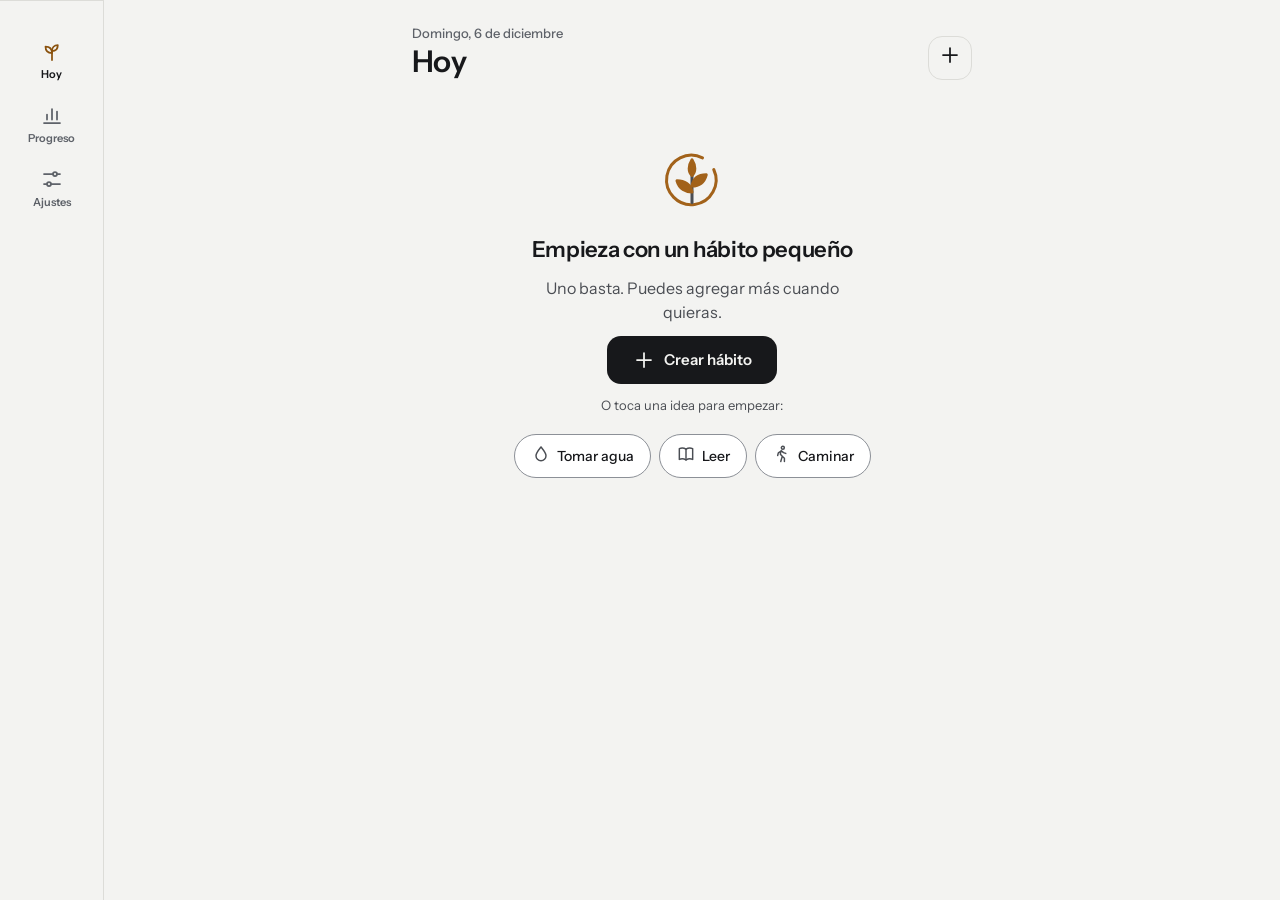
==== commit 634cb067: "Tavia 0.9.2: Fase 1 de seguridad (cliente) - A-3: el respaldo nunca lleva el hash ni la sal del PIN;" ====
--- a/index.html
+++ b/index.html
@@ -3,9 +3,12 @@
 <head>
   <meta charset="utf-8">
   <meta name="viewport" content="width=device-width, initial-scale=1, viewport-fit=cover">
-  <!-- Seguridad: solo se carga código y estilos de este mismo sitio. Sin scripts en línea, sin eval. -->
+  <!-- Seguridad: todo prohibido salvo lo de este mismo sitio. Sin scripts en línea, sin eval.
+       Trusted Types: el navegador rechaza cualquier HTML o URL de script armado con texto, salvo la
+       única política "tavia" (registra sw.js). frame-ancestors y HSTS necesitan cabeceras reales:
+       GitHub Pages no las permite (ver informe de seguridad, M-4). -->
   <meta http-equiv="Content-Security-Policy"
-        content="default-src 'self'; script-src 'self'; style-src 'self'; img-src 'self' data:; font-src 'self'; connect-src 'self'; manifest-src 'self'; object-src 'none'; base-uri 'none'; form-action 'none'">
+        content="default-src 'none'; script-src 'self'; style-src 'self'; img-src 'self' data: blob:; font-src 'self'; connect-src 'self'; manifest-src 'self'; worker-src 'self'; object-src 'none'; base-uri 'none'; form-action 'none'; upgrade-insecure-requests; require-trusted-types-for 'script'; trusted-types tavia 'allow-duplicates'">
   <meta name="referrer" content="no-referrer">
   <meta name="color-scheme" content="light dark">
   <meta name="theme-color" content="#F3F3F1" media="(prefers-color-scheme: light)">
@@ -22,6 +25,7 @@
   <meta name="apple-mobile-web-app-status-bar-style" content="default">
   <link rel="preload" href="fonts/InstrumentSans-Variable.woff2" as="font" type="font/woff2" crossorigin>
   <link rel="stylesheet" href="styles.css">
+  <script src="js/rescate.js"></script>
   <script type="module" src="js/main.js"></script>
 </head>
 <body>
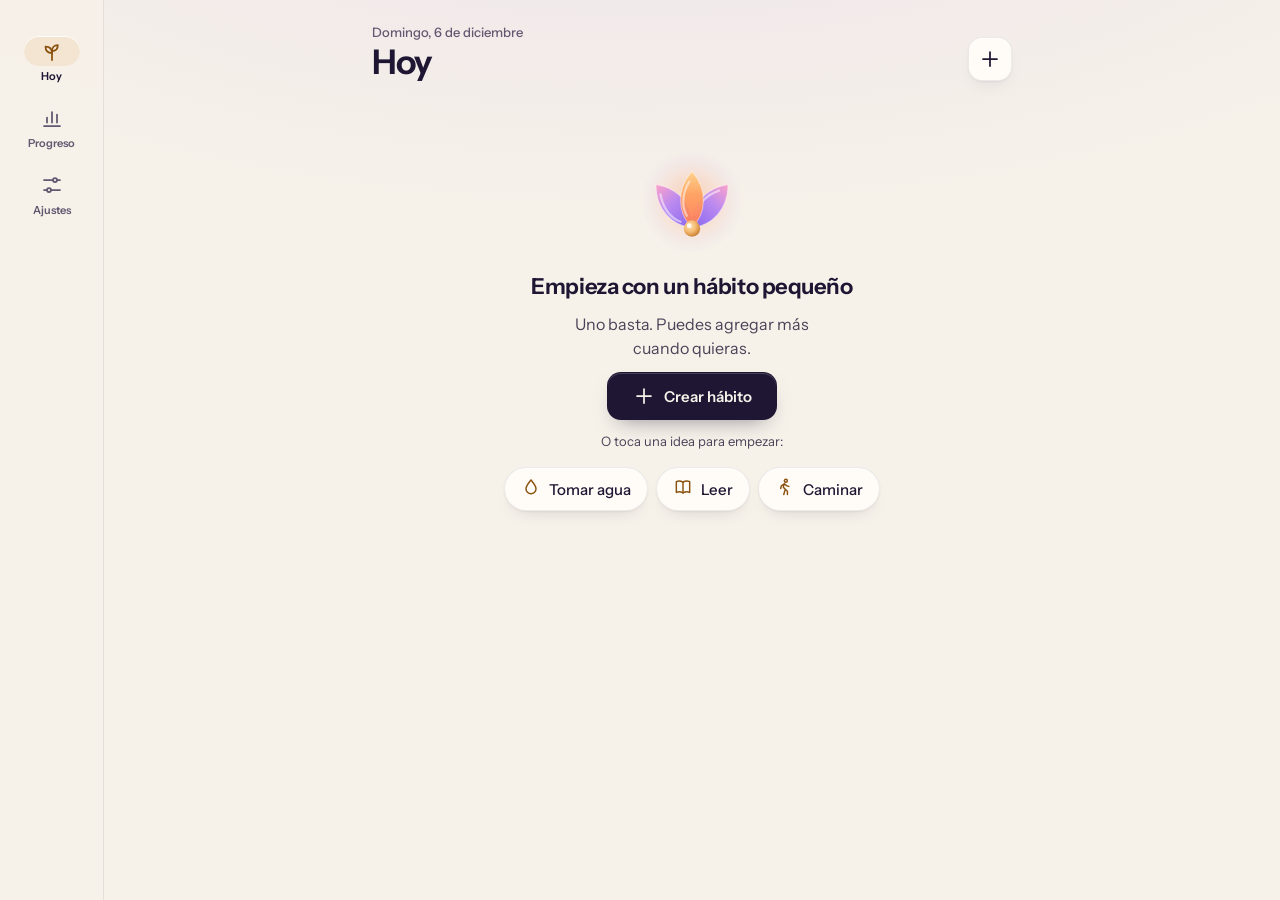
==== commit a32bc3a4: "Tavia 1.0 (Ronda 2): rediseño visual «Flor» - Un solo sistema de estilos: tokens por tema, escala 4/" ====
--- a/index.html
+++ b/index.html
@@ -11,8 +11,8 @@
         content="default-src 'none'; script-src 'self'; style-src 'self'; img-src 'self' data: blob:; font-src 'self'; connect-src 'self'; manifest-src 'self'; worker-src 'self'; object-src 'none'; base-uri 'none'; form-action 'none'; upgrade-insecure-requests; require-trusted-types-for 'script'; trusted-types tavia 'allow-duplicates'">
   <meta name="referrer" content="no-referrer">
   <meta name="color-scheme" content="light dark">
-  <meta name="theme-color" content="#F3F3F1" media="(prefers-color-scheme: light)">
-  <meta name="theme-color" content="#18191C" media="(prefers-color-scheme: dark)">
+  <meta name="theme-color" content="#F6F1E9" media="(prefers-color-scheme: light)">
+  <meta name="theme-color" content="#17141F" media="(prefers-color-scheme: dark)">
   <meta name="description" content="Tavia: hábitos privados, elegantes y que perdonan.">
   <title>Tavia</title>
   <link rel="manifest" href="manifest.json">
@@ -31,6 +31,21 @@
 <body>
   <main id="app" class="app">
     <div class="vista" id="vista" tabindex="-1">
+      <!-- Pantalla de arranque: se reemplaza sola con el primer dibujo. -->
+      <div class="arranque" aria-hidden="true">
+        <svg class="arranque__flor" viewBox="0 0 96 96" focusable="false">
+          <defs>
+            <linearGradient id="arranque-l" x1="0" y1="1" x2="0" y2="0"><stop offset="0" stop-color="#7E5BEF" stop-opacity=".92"/><stop offset=".55" stop-color="#B07CF6" stop-opacity=".86"/><stop offset="1" stop-color="#FF9BC6" stop-opacity=".9"/></linearGradient>
+            <linearGradient id="arranque-c" x1="0" y1="1" x2="0" y2="0"><stop offset="0" stop-color="#FF7A59" stop-opacity=".95"/><stop offset=".6" stop-color="#FFA05E" stop-opacity=".92"/><stop offset="1" stop-color="#FFD38A" stop-opacity=".95"/></linearGradient>
+            <radialGradient id="arranque-p" cx=".38" cy=".35" r=".7"><stop offset="0" stop-color="#FFE3B3"/><stop offset=".55" stop-color="#F2B66D"/><stop offset="1" stop-color="#C47A2C"/></radialGradient>
+          </defs>
+          <g class="flor__lat flor__lat--izq"><path class="flor__vidrio" fill="url(#arranque-l)" d="M48 74C36 63 34 42 48 26C62 42 60 63 48 74Z"/></g>
+          <g class="flor__lat flor__lat--der"><path class="flor__vidrio" fill="url(#arranque-l)" d="M48 74C36 63 34 42 48 26C62 42 60 63 48 74Z"/></g>
+          <g class="flor__centro"><path class="flor__vidrio" fill="url(#arranque-c)" d="M48 74C36 63 34 42 48 26C62 42 60 63 48 74Z"/></g>
+          <circle cx="48" cy="75" r="7" fill="url(#arranque-p)"/>
+        </svg>
+        <p class="arranque__nombre">Tavia</p>
+      </div>
       <noscript><p>Tavia necesita JavaScript para funcionar.</p></noscript>
     </div>
   </main>
--- a/styles.css
+++ b/styles.css
@@ -1,5 +1,6 @@
-/* Tavia — estilos. Tokens del sistema de marca (claro / oscuro), luego componentes.
-   Sin estilos en línea: la CSP solo permite este archivo. */
+/* Tavia — estilos (1.0 «Flor»). Un solo sistema: tokens por tema → base → componentes → pantallas.
+   Grafito-ciruela, un solo acento (ámbar), profundidad con bordes de luz y sombras de color.
+   Sin estilos en línea: la CSP solo permite este archivo. Tamaños de letra en rem (respetan el tamaño del sistema). */
 
 @font-face {
   font-family: 'Instrument Sans';
@@ -10,39 +11,65 @@
   font-display: swap;
 }
 
-/* ---------- Tokens generados (tokens.py): superficies y acento ámbar por defecto ---------- */
-:root { color-scheme: light; --fondo: #F3F3F1; --superficie: #FFFFFF; --hundido: #E9E9E6; --capa: #EDEDEA; --linea: #DCDCD8; --linea-fuerte: #8C9097; --tinta: #17181B; --tinta-suave: #4A4D53; --tinta-tenue: #5E6269; --principal: #17181B; --sobre-principal: #F3F3F1; --hielo: #2F6C93; --hielo-suave: #E1ECF4; --miel: #C98A3A; --miel-suave: #F6EAD8; --miel-tinta: #7E4B0C; --sobre-miel: #17181B; --fondo-velo: rgba(23, 24, 27, .36); --sombra-1: 0 1px 2px rgba(23, 24, 27, .05); --sombra-2: 0 12px 32px rgba(23, 24, 27, .16); --acento: #A2621A; --acento-texto: #8A520E; --acento-fuerte: #8a5316; --acento-suave: #f2e9df; --sobre-acento: #FFFFFF; --calor-0: #E6E6E2; --calor-1: #ebdccd; --calor-2: #d2b491; --calor-3: #b88851; --calor-4: #A2621A; }
-@media (prefers-color-scheme: dark) { :root:not([data-theme="claro"]) { color-scheme: dark; --fondo: #18191C; --superficie: #1F2125; --hundido: #141518; --capa: #26292E; --linea: #2E3137; --linea-fuerte: #6E737B; --tinta: #EDEBE7; --tinta-suave: #A3A6AC; --tinta-tenue: #8E929A; --principal: #EDEBE7; --sobre-principal: #18191C; --hielo: #8FB8D8; --hielo-suave: #1E2A34; --miel: #F2B66D; --miel-suave: #352A1C; --miel-tinta: #F2C48A; --sobre-miel: #1D1407; --fondo-velo: rgba(0, 0, 0, .6); --sombra-1: none; --sombra-2: 0 16px 40px rgba(0, 0, 0, .5); --acento: #F2B66D; --acento-texto: #F2B66D; --acento-fuerte: #f5c58a; --acento-suave: #453c32; --sobre-acento: #1d160d; --calor-0: #2A2D32; --calor-1: #564838; --calor-2: #886c49; --calor-3: #bb8f5a; --calor-4: #F2B66D; } }
-:root[data-theme="oscuro"] { color-scheme: dark; --fondo: #18191C; --superficie: #1F2125; --hundido: #141518; --capa: #26292E; --linea: #2E3137; --linea-fuerte: #6E737B; --tinta: #EDEBE7; --tinta-suave: #A3A6AC; --tinta-tenue: #8E929A; --principal: #EDEBE7; --sobre-principal: #18191C; --hielo: #8FB8D8; --hielo-suave: #1E2A34; --miel: #F2B66D; --miel-suave: #352A1C; --miel-tinta: #F2C48A; --sobre-miel: #1D1407; --fondo-velo: rgba(0, 0, 0, .6); --sombra-1: none; --sombra-2: 0 16px 40px rgba(0, 0, 0, .5); --acento: #F2B66D; --acento-texto: #F2B66D; --acento-fuerte: #f5c58a; --acento-suave: #453c32; --sobre-acento: #1d160d; --calor-0: #2A2D32; --calor-1: #564838; --calor-2: #886c49; --calor-3: #bb8f5a; --calor-4: #F2B66D; }
-:root[data-theme="negro"] { color-scheme: dark; --fondo: #000000; --superficie: #0F1011; --hundido: #000000; --capa: #17181A; --linea: #232428; --linea-fuerte: #6E737B; --tinta: #EDEBE7; --tinta-suave: #A3A6AC; --tinta-tenue: #8E929A; --principal: #EDEBE7; --sobre-principal: #000000; --hielo: #8FB8D8; --hielo-suave: #1E2A34; --miel: #F2B66D; --miel-suave: #352A1C; --miel-tinta: #F2C48A; --sobre-miel: #1D1407; --fondo-velo: rgba(0, 0, 0, .6); --sombra-1: none; --sombra-2: 0 16px 40px rgba(0, 0, 0, .5); --acento: #F2B66D; --acento-texto: #F2B66D; --acento-fuerte: #f5c58a; --acento-suave: #453c32; --sobre-acento: #1d160d; --calor-0: #2A2D32; --calor-1: #564838; --calor-2: #886c49; --calor-3: #bb8f5a; --calor-4: #F2B66D; }
+/* ================================================================
+   1. Tokens de tema (claro = papel crema y tinta ciruela; oscuro = grafito-ciruela; negro = OLED)
+   ================================================================ */
+:root { color-scheme: light; --fondo: #F6F1E9; --superficie: #FFFCF7; --hundido: #EEE6DA; --capa: #F1EADF; --linea: #E4D9CA; --linea-fuerte: #8C8296; --tinta: #1E1633; --tinta-suave: #4B4258; --tinta-tenue: #625870; --principal: #1E1633; --sobre-principal: #F6F1E9; --hielo: #2F6C93; --hielo-suave: #E1ECF4; --miel: #C98A3A; --miel-suave: #F6EAD8; --miel-tinta: #7E4B0C; --sobre-miel: #17181B; --fondo-velo: rgba(30, 22, 51, .32); --acento: #A2621A; --acento-texto: #8A520E; --acento-fuerte: #8a5316; --acento-suave: #F3E5D1; --sobre-acento: #FFFFFF; --calor-0: #EAE2D6; --calor-1: #EED9BD; --calor-2: #DDB27C; --calor-3: #C18645; --calor-4: #A2621A;
+  --borde-luz: rgba(30, 22, 51, .08); --luz: rgba(255, 255, 255, .9); --resplandor: rgba(155, 107, 255, .10);
+  --sombra-1: 0 1px 2px rgba(30, 22, 51, .05), 0 8px 20px -12px rgba(30, 22, 51, .22);
+  --sombra-2: 0 28px 56px -18px rgba(30, 22, 51, .38);
+  --sombra-acento: 0 8px 20px -8px rgba(162, 98, 26, .55); }
+@media (prefers-color-scheme: dark) { :root:not([data-theme="claro"]) { color-scheme: dark; --fondo: #17141F; --superficie: #1F1A2A; --hundido: #120F19; --capa: #2A2436; --linea: #302A3D; --linea-fuerte: #756D86; --tinta: #F3EBDD; --tinta-suave: #BDB3C6; --tinta-tenue: #A096AC; --principal: #F3EBDD; --sobre-principal: #17141F; --hielo: #8FB8D8; --hielo-suave: #1E2836; --miel: #F2B66D; --miel-suave: #352A22; --miel-tinta: #F2C48A; --sobre-miel: #1D1407; --fondo-velo: rgba(8, 5, 14, .62); --acento: #F2B66D; --acento-texto: #F2B66D; --acento-fuerte: #F5C58A; --acento-suave: #3A2E2C; --sobre-acento: #1D160D; --calor-0: #2A2436; --calor-1: #5A3E25; --calor-2: #94632C; --calor-3: #CA8C45; --calor-4: #F2B66D;
+  --borde-luz: rgba(243, 235, 221, .08); --luz: rgba(243, 235, 221, .07); --resplandor: rgba(155, 107, 255, .14);
+  --sombra-1: 0 1px 0 rgba(0, 0, 0, .25), 0 12px 28px -16px rgba(6, 3, 14, .85);
+  --sombra-2: 0 28px 64px -18px rgba(5, 2, 12, .9);
+  --sombra-acento: 0 8px 24px -8px rgba(242, 182, 109, .45); } }
+:root[data-theme="oscuro"] { color-scheme: dark; --fondo: #17141F; --superficie: #1F1A2A; --hundido: #120F19; --capa: #2A2436; --linea: #302A3D; --linea-fuerte: #756D86; --tinta: #F3EBDD; --tinta-suave: #BDB3C6; --tinta-tenue: #A096AC; --principal: #F3EBDD; --sobre-principal: #17141F; --hielo: #8FB8D8; --hielo-suave: #1E2836; --miel: #F2B66D; --miel-suave: #352A22; --miel-tinta: #F2C48A; --sobre-miel: #1D1407; --fondo-velo: rgba(8, 5, 14, .62); --acento: #F2B66D; --acento-texto: #F2B66D; --acento-fuerte: #F5C58A; --acento-suave: #3A2E2C; --sobre-acento: #1D160D; --calor-0: #2A2436; --calor-1: #5A3E25; --calor-2: #94632C; --calor-3: #CA8C45; --calor-4: #F2B66D;
+  --borde-luz: rgba(243, 235, 221, .08); --luz: rgba(243, 235, 221, .07); --resplandor: rgba(155, 107, 255, .14);
+  --sombra-1: 0 1px 0 rgba(0, 0, 0, .25), 0 12px 28px -16px rgba(6, 3, 14, .85);
+  --sombra-2: 0 28px 64px -18px rgba(5, 2, 12, .9);
+  --sombra-acento: 0 8px 24px -8px rgba(242, 182, 109, .45); }
+:root[data-theme="negro"] { color-scheme: dark; --fondo: #000000; --superficie: #0E0B14; --hundido: #000000; --capa: #19141F; --linea: #251F2E; --linea-fuerte: #6E6680; --tinta: #F3EBDD; --tinta-suave: #BDB3C6; --tinta-tenue: #A096AC; --principal: #F3EBDD; --sobre-principal: #000000; --hielo: #8FB8D8; --hielo-suave: #16202B; --miel: #F2B66D; --miel-suave: #2A2018; --miel-tinta: #F2C48A; --sobre-miel: #1D1407; --fondo-velo: rgba(0, 0, 0, .72); --acento: #F2B66D; --acento-texto: #F2B66D; --acento-fuerte: #F5C58A; --acento-suave: #2E2420; --sobre-acento: #1D160D; --calor-0: #1C1724; --calor-1: #5A3E25; --calor-2: #94632C; --calor-3: #CA8C45; --calor-4: #F2B66D;
+  --borde-luz: rgba(243, 235, 221, .07); --luz: rgba(243, 235, 221, .05); --resplandor: rgba(155, 107, 255, .07);
+  --sombra-1: none; --sombra-2: 0 0 0 1px var(--linea);
+  --sombra-acento: 0 6px 20px -8px rgba(242, 182, 109, .35); }
 /* Paletas ganadas: solo cambian el acento (un solo color de acento a la vez). */
-:root[data-paleta="cobre"] { --acento: #B95A31; --acento-texto: #9C4823; --acento-fuerte: #9d4c2a; --acento-suave: #f5e8e2; --sobre-acento: #FFFFFF; --calor-0: #E6E6E2; --calor-1: #f0dbd2; --calor-2: #ddb09c; --calor-3: #ca8262; --calor-4: #B95A31; }
-@media (prefers-color-scheme: dark) { :root[data-paleta="cobre"]:not([data-theme="claro"]) { --acento: #EE9B74; --acento-texto: #EE9B74; --acento-fuerte: #f1af90; --acento-suave: #443733; --sobre-acento: #1d130e; --calor-0: #2A2D32; --calor-1: #55413a; --calor-2: #865e4c; --calor-3: #b87b5f; --calor-4: #EE9B74; } }
-:root[data-paleta="cobre"][data-theme="oscuro"], :root[data-paleta="cobre"][data-theme="negro"] { --acento: #EE9B74; --acento-texto: #EE9B74; --acento-fuerte: #f1af90; --acento-suave: #443733; --sobre-acento: #1d130e; --calor-0: #2A2D32; --calor-1: #55413a; --calor-2: #865e4c; --calor-3: #b87b5f; --calor-4: #EE9B74; }
-:root[data-paleta="salvia"] { --acento: #3F7A4D; --acento-texto: #336841; --acento-fuerte: #366841; --acento-suave: #e4ece6; --sobre-acento: #FFFFFF; --calor-0: #E6E6E2; --calor-1: #d5e2d8; --calor-2: #a3bfaa; --calor-3: #6d9a78; --calor-4: #3F7A4D; }
-@media (prefers-color-scheme: dark) { :root[data-paleta="salvia"]:not([data-theme="claro"]) { --acento: #9CCBA5; --acento-texto: #9CCBA5; --acento-fuerte: #b0d5b7; --acento-suave: #36403c; --sobre-acento: #131814; --calor-0: #2A2D32; --calor-1: #404d46; --calor-2: #5e7665; --calor-3: #7c9f84; --calor-4: #9CCBA5; } }
-:root[data-paleta="salvia"][data-theme="oscuro"], :root[data-paleta="salvia"][data-theme="negro"] { --acento: #9CCBA5; --acento-texto: #9CCBA5; --acento-fuerte: #b0d5b7; --acento-suave: #36403c; --sobre-acento: #131814; --calor-0: #2A2D32; --calor-1: #404d46; --calor-2: #5e7665; --calor-3: #7c9f84; --calor-4: #9CCBA5; }
-:root[data-paleta="acero"] { --acento: #2F679C; --acento-texto: #285A8A; --acento-fuerte: #285885; --acento-suave: #e2eaf1; --sobre-acento: #FFFFFF; --calor-0: #E6E6E2; --calor-1: #d1dee9; --calor-2: #9bb6cf; --calor-3: #618bb4; --calor-4: #2F679C; }
-@media (prefers-color-scheme: dark) { :root[data-paleta="acero"]:not([data-theme="claro"]) { --acento: #93B9E3; --acento-texto: #93B9E3; --acento-fuerte: #a9c7e9; --acento-suave: #343c47; --sobre-acento: #12161b; --calor-0: #2A2D32; --calor-1: #3d4956; --calor-2: #596d84; --calor-3: #7591b2; --calor-4: #93B9E3; } }
-:root[data-paleta="acero"][data-theme="oscuro"], :root[data-paleta="acero"][data-theme="negro"] { --acento: #93B9E3; --acento-texto: #93B9E3; --acento-fuerte: #a9c7e9; --acento-suave: #343c47; --sobre-acento: #12161b; --calor-0: #2A2D32; --calor-1: #3d4956; --calor-2: #596d84; --calor-3: #7591b2; --calor-4: #93B9E3; }
-:root[data-paleta="platino"] { --acento: #3B3F46; --acento-texto: #3B3F46; --acento-fuerte: #32363c; --acento-suave: #e4e4e5; --sobre-acento: #FFFFFF; --calor-0: #E6E6E2; --calor-1: #d4d5d6; --calor-2: #a1a3a6; --calor-3: #6a6d72; --calor-4: #3B3F46; }
-@media (prefers-color-scheme: dark) { :root[data-paleta="platino"]:not([data-theme="claro"]) { --acento: #D8DBE0; --acento-texto: #D8DBE0; --acento-fuerte: #e0e2e6; --acento-suave: #404247; --sobre-acento: #1a1a1b; --calor-0: #2A2D32; --calor-1: #4f5156; --calor-2: #7c7e82; --calor-3: #a8abaf; --calor-4: #D8DBE0; } }
-:root[data-paleta="platino"][data-theme="oscuro"], :root[data-paleta="platino"][data-theme="negro"] { --acento: #D8DBE0; --acento-texto: #D8DBE0; --acento-fuerte: #e0e2e6; --acento-suave: #404247; --sobre-acento: #1a1a1b; --calor-0: #2A2D32; --calor-1: #4f5156; --calor-2: #7c7e82; --calor-3: #a8abaf; --calor-4: #D8DBE0; }
+:root[data-paleta="cobre"] { --acento: #B95A31; --acento-texto: #9C4823; --acento-fuerte: #9d4c2a; --acento-suave: #F5E4DA; --sobre-acento: #FFFFFF; --calor-1: #F0D8CB; --calor-2: #DDAA92; --calor-3: #CA7C5A; --calor-4: #B95A31; --sombra-acento: 0 8px 20px -8px rgba(185, 90, 49, .5); }
+@media (prefers-color-scheme: dark) { :root[data-paleta="cobre"]:not([data-theme="claro"]) { --acento: #EE9B74; --acento-texto: #EE9B74; --acento-fuerte: #f1af90; --acento-suave: #3D2C2D; --sobre-acento: #1d130e; --calor-1: #5C3426; --calor-2: #92543A; --calor-3: #C27455; --calor-4: #EE9B74; --sombra-acento: 0 8px 24px -8px rgba(238, 155, 116, .42); } }
+:root[data-paleta="cobre"][data-theme="oscuro"], :root[data-paleta="cobre"][data-theme="negro"] { --acento: #EE9B74; --acento-texto: #EE9B74; --acento-fuerte: #f1af90; --acento-suave: #3D2C2D; --sobre-acento: #1d130e; --calor-1: #5C3426; --calor-2: #92543A; --calor-3: #C27455; --calor-4: #EE9B74; --sombra-acento: 0 8px 24px -8px rgba(238, 155, 116, .42); }
+:root[data-paleta="salvia"] { --acento: #3F7A4D; --acento-texto: #336841; --acento-fuerte: #366841; --acento-suave: #E3EADF; --sobre-acento: #FFFFFF; --calor-1: #D3E0D3; --calor-2: #A0BDA6; --calor-3: #6B9874; --calor-4: #3F7A4D; --sombra-acento: 0 8px 20px -8px rgba(63, 122, 77, .45); }
+@media (prefers-color-scheme: dark) { :root[data-paleta="salvia"]:not([data-theme="claro"]) { --acento: #9CCBA5; --acento-texto: #9CCBA5; --acento-fuerte: #b0d5b7; --acento-suave: #2B3130; --sobre-acento: #131814; --calor-1: #2E4A37; --calor-2: #4F7A5A; --calor-3: #76A47F; --calor-4: #9CCBA5; --sombra-acento: 0 8px 24px -8px rgba(156, 203, 165, .35); } }
+:root[data-paleta="salvia"][data-theme="oscuro"], :root[data-paleta="salvia"][data-theme="negro"] { --acento: #9CCBA5; --acento-texto: #9CCBA5; --acento-fuerte: #b0d5b7; --acento-suave: #2B3130; --sobre-acento: #131814; --calor-1: #2E4A37; --calor-2: #4F7A5A; --calor-3: #76A47F; --calor-4: #9CCBA5; --sombra-acento: 0 8px 24px -8px rgba(156, 203, 165, .35); }
+:root[data-paleta="acero"] { --acento: #2F679C; --acento-texto: #285A8A; --acento-fuerte: #285885; --acento-suave: #E0E7EF; --sobre-acento: #FFFFFF; --calor-1: #CFDCE8; --calor-2: #98B4CE; --calor-3: #5F89B3; --calor-4: #2F679C; --sombra-acento: 0 8px 20px -8px rgba(47, 103, 156, .45); }
+@media (prefers-color-scheme: dark) { :root[data-paleta="acero"]:not([data-theme="claro"]) { --acento: #93B9E3; --acento-texto: #93B9E3; --acento-fuerte: #a9c7e9; --acento-suave: #29303F; --sobre-acento: #12161b; --calor-1: #2A4160; --calor-2: #4A6C93; --calor-3: #6F94BE; --calor-4: #93B9E3; --sombra-acento: 0 8px 24px -8px rgba(147, 185, 227, .35); } }
+:root[data-paleta="acero"][data-theme="oscuro"], :root[data-paleta="acero"][data-theme="negro"] { --acento: #93B9E3; --acento-texto: #93B9E3; --acento-fuerte: #a9c7e9; --acento-suave: #29303F; --sobre-acento: #12161b; --calor-1: #2A4160; --calor-2: #4A6C93; --calor-3: #6F94BE; --calor-4: #93B9E3; --sombra-acento: 0 8px 24px -8px rgba(147, 185, 227, .35); }
+:root[data-paleta="platino"] { --acento: #3B3F46; --acento-texto: #3B3F46; --acento-fuerte: #32363c; --acento-suave: #E7E3DD; --sobre-acento: #FFFFFF; --calor-1: #DAD5CF; --calor-2: #A9A6A3; --calor-3: #716F71; --calor-4: #3B3F46; --sombra-acento: 0 8px 20px -8px rgba(59, 63, 70, .4); }
+@media (prefers-color-scheme: dark) { :root[data-paleta="platino"]:not([data-theme="claro"]) { --acento: #D8DBE0; --acento-texto: #D8DBE0; --acento-fuerte: #e0e2e6; --acento-suave: #34303D; --sobre-acento: #1a1a1b; --calor-1: #45414F; --calor-2: #77747F; --calor-3: #A8A7AF; --calor-4: #D8DBE0; --sombra-acento: 0 8px 24px -8px rgba(216, 219, 224, .25); } }
+:root[data-paleta="platino"][data-theme="oscuro"], :root[data-paleta="platino"][data-theme="negro"] { --acento: #D8DBE0; --acento-texto: #D8DBE0; --acento-fuerte: #e0e2e6; --acento-suave: #34303D; --sobre-acento: #1a1a1b; --calor-1: #45414F; --calor-2: #77747F; --calor-3: #A8A7AF; --calor-4: #D8DBE0; --sombra-acento: 0 8px 24px -8px rgba(216, 219, 224, .25); }
 .muestra--ambar { background: linear-gradient(135deg, #F2B66D 50%, #A2621A 50%); }
 .muestra--cobre { background: linear-gradient(135deg, #EE9B74 50%, #B95A31 50%); }
 .muestra--salvia { background: linear-gradient(135deg, #9CCBA5 50%, #3F7A4D 50%); }
 .muestra--acero { background: linear-gradient(135deg, #93B9E3 50%, #2F679C 50%); }
 .muestra--platino { background: linear-gradient(135deg, #D8DBE0 50%, #3B3F46 50%); }
 
+/* Escalas comunes (no cambian con el tema) */
 :root {
   --font-display: 'Instrument Sans', system-ui, -apple-system, 'Segoe UI', Roboto, sans-serif;
   --font-sans: 'Instrument Sans', system-ui, -apple-system, 'Segoe UI', Roboto, sans-serif;
   --foco: var(--acento-texto);
-  --espacio-1: 4px; --espacio-2: 8px; --espacio-3: 12px; --espacio-4: 16px;
-  --espacio-6: 24px; --espacio-8: 32px; --espacio-12: 48px;
-  --radio-sm: 8px; --radio-md: 12px; --radio-lg: 20px; --radio-xl: 28px; --radio-pill: 999px;
+  /* Espacio: escala de 4 y 8 */
+  --espacio-1: 4px; --espacio-2: 8px; --espacio-3: 12px; --espacio-4: 16px; --espacio-5: 20px;
+  --espacio-6: 24px; --espacio-8: 32px; --espacio-10: 40px; --espacio-12: 48px;
+  /* Radios */
+  --radio-sm: 8px; --radio-md: 12px; --radio-lg: 16px; --radio-xl: 24px; --radio-pill: 999px;
+  /* Tipografía: escala modular 1.2 sobre 1rem */
+  --t-xs: .75rem; --t-sm: .8125rem; --t-md: .9375rem; --t-base: 1rem; --t-lg: 1.125rem;
+  --t-xl: 1.375rem; --t-2xl: 1.75rem; --t-3xl: 2.125rem; --t-4xl: 2.75rem;
+  /* Movimiento */
   --curva-rebote: cubic-bezier(.34, 1.56, .64, 1);
   --curva-suave: cubic-bezier(.22, 1, .36, 1);
+  --curva-salida: cubic-bezier(.4, 0, 1, 1);
+  --rapido: 160ms; --medio: 280ms; --lento: 520ms;
   --ancho-max: 560px;
   --alto-pestanas: 68px;
   --rail: 0px;
@@ -61,35 +88,45 @@
   --habito-arcilla: #E09A7C; --habito-musgo: #B3C47A; --habito-miel: #E2B45E;
 }
 
-
-/* ---------- Base ---------- */
+/* ================================================================
+   2. Base
+   ================================================================ */
 *, *::before, *::after { box-sizing: border-box; }
-html { -webkit-text-size-adjust: 100%; text-size-adjust: 100%; }
+html { -webkit-text-size-adjust: 100%; text-size-adjust: 100%; background: var(--fondo); scrollbar-color: var(--linea-fuerte) transparent; scrollbar-width: thin; }
 body {
   margin: 0;
   min-height: 100dvh;
-  background: var(--fondo);
+  background: radial-gradient(120% 70% at 50% -20%, var(--resplandor), transparent 62%) no-repeat, var(--fondo);
   color: var(--tinta);
-  font: 400 16px/24px var(--font-sans);
+  font: 400 var(--t-base)/1.5 var(--font-sans);
+  font-feature-settings: 'ss01';
   -webkit-font-smoothing: antialiased;
   -webkit-tap-highlight-color: transparent;
   touch-action: manipulation; /* sin zoom accidental por doble toque */
   overflow-x: hidden;
-}
+  overscroll-behavior-y: none;
+}
+::selection { background: var(--acento); color: var(--sobre-acento); }
 button, input, select, textarea { font: inherit; color: inherit; }
 button { cursor: pointer; }
+button:disabled { cursor: default; }
 h1, h2, h3, p { margin: 0; }
+h1, h2, h3 { text-wrap: balance; }
+p { text-wrap: pretty; }
 [hidden] { display: none !important; }
 .solo-lector { position: absolute; width: 1px; height: 1px; overflow: hidden; clip-path: inset(50%); white-space: nowrap; }
 
 :where(button, a, input, select, textarea, summary, [tabindex]):focus-visible {
   outline: 2px solid var(--foco);
-  outline-offset: 2px;
+  outline-offset: 3px;
+  border-radius: var(--radio-sm);
 }
 
 .tv-icono { width: 24px; height: 24px; flex: none; fill: none; stroke: currentColor; stroke-width: 1.75; stroke-linecap: round; stroke-linejoin: round; }
 .tv-icono .tv-relleno { fill: currentColor; stroke: none; }
 .tv-icono--sm { width: 20px; height: 20px; }
+.tv-icono--xs { width: 14px; height: 14px; }
+.tv-emoji { font-size: 1.1875rem; line-height: 1; }
 
 /* Colores de hábito */
 .color-pino { --color-habito: var(--habito-pino); }
@@ -99,7 +136,16 @@
 .color-musgo { --color-habito: var(--habito-musgo); }
 .color-miel { --color-habito: var(--habito-miel); }
 
-/* ---------- Estructura ---------- */
+/* Superficie con materia: borde de luz de 1 px, brillo interior arriba, sombra teñida */
+.tarjeta, .tarjeta-habito, .nota-item, .tv-aviso, .panel-dia, .bloques .tv-lista {
+  background: var(--superficie);
+  border: 1px solid var(--borde-luz);
+  box-shadow: inset 0 1px 0 var(--luz), var(--sombra-1);
+}
+
+/* ================================================================
+   3. Estructura
+   ================================================================ */
 .app {
   padding:
     calc(env(safe-area-inset-top, 0px) + var(--espacio-6))
@@ -107,193 +153,344 @@
     calc(env(safe-area-inset-bottom, 0px) + var(--alto-pestanas) + var(--espacio-12))
     calc(env(safe-area-inset-left, 0px) + var(--espacio-4) + var(--rail));
 }
-.vista { max-width: var(--ancho-max); margin: 0 auto; }
+.vista { max-width: var(--ancho-max); margin: 0 auto; view-transition-name: vista; }
 .vista:focus { outline: none; }
 
-.cabecera { display: grid; gap: var(--espacio-3); margin-bottom: var(--espacio-8); }
-.cabecera__fila { display: flex; align-items: center; justify-content: space-between; gap: var(--espacio-3); }
-.titulo-pantalla {
-  font: 540 34px/40px var(--font-display);
-  letter-spacing: -0.015em;
-}
-.subtitulo { font: 500 14px/20px var(--font-sans); color: var(--tinta-suave); }
+/* Pantalla de arranque: vive dentro de #vista y desaparece sola con el primer dibujo */
+.arranque { min-height: 70dvh; display: grid; place-items: center; align-content: center; gap: var(--espacio-4); }
+.arranque__flor { width: 88px; height: 88px; animation: tv-respirar 1.6s ease-in-out infinite; }
+.arranque__nombre { font: 600 var(--t-lg)/1.2 var(--font-display); letter-spacing: .02em; color: var(--tinta-suave); }
+
+/* Encabezado de pantalla */
+.cabecera { display: grid; gap: var(--espacio-2); margin-bottom: var(--espacio-5); }
+.cabecera__fila { display: flex; align-items: flex-end; justify-content: space-between; gap: var(--espacio-3); }
+.cabecera__titulos { display: grid; gap: 2px; min-width: 0; }
+.cabecera__acciones { display: flex; gap: var(--espacio-2); }
+.titulo-pantalla { font: 650 var(--t-3xl)/1.1 var(--font-display); letter-spacing: -0.03em; }
+.subtitulo { font: 500 var(--t-sm)/1.35 var(--font-sans); color: var(--tinta-tenue); }
 .subtitulo::first-letter { text-transform: uppercase; }
 
-.navegar-dia { display: flex; align-items: center; gap: var(--espacio-1); }
-.navegar-dia .tv-boton--icono { min-width: 40px; min-height: 40px; }
+.navegar-dia { display: flex; align-items: center; justify-content: flex-end; gap: var(--espacio-1); margin-top: -2px; }
+.navegar-dia .tv-boton--icono { min-width: 40px; min-height: 40px; color: var(--tinta-tenue); }
 .chip-dia {
-  font: 600 12px/16px var(--font-sans); letter-spacing: .04em;
+  font: 600 var(--t-xs)/1.3 var(--font-sans); letter-spacing: .04em;
   padding: 4px 10px; border-radius: var(--radio-pill);
   background: var(--miel-suave); color: var(--miel-tinta);
 }
 
-/* ---------- Botones ---------- */
+/* ================================================================
+   4. Botones
+   ================================================================ */
 .tv-boton {
+  position: relative;
   display: inline-flex; align-items: center; justify-content: center; gap: var(--espacio-2);
   min-height: 48px; padding: 0 var(--espacio-6);
-  border-radius: var(--radio-md); border: 1.5px solid transparent;
-  font: 500 15px/20px var(--font-sans);
-  transition: background-color 160ms ease, transform 120ms ease;
-}
-.tv-boton:active { transform: scale(.98); }
-.tv-boton--principal { background: var(--acento); color: var(--sobre-acento); }
-.tv-boton--principal:active { background: var(--acento-fuerte); }
-.tv-boton--secundario { background: var(--superficie); color: var(--tinta); border-color: var(--linea-fuerte); }
+  border-radius: 14px; border: 1px solid transparent;
+  font: 600 var(--t-md)/1.3 var(--font-sans);
+  transition: background-color var(--rapido) ease, border-color var(--rapido) ease, transform 120ms ease, box-shadow var(--rapido) ease;
+}
+.tv-boton:active { transform: scale(.97); }
+.tv-boton--principal {
+  background: var(--principal); color: var(--sobre-principal);
+  box-shadow: inset 0 1px 0 rgba(255, 255, 255, .18), 0 10px 22px -12px rgba(30, 22, 51, .55);
+}
+.tv-boton--principal:active { opacity: .92; }
+.tv-boton--secundario { background: transparent; color: var(--tinta); border-color: var(--linea-fuerte); }
+.tv-boton--secundario:hover { background: var(--capa); }
 .tv-boton--sutil { background: transparent; color: var(--acento-texto); padding: 0 var(--espacio-3); }
-.tv-boton--sutil:hover { background: var(--acento-suave); }
+.tv-boton--sutil:hover { background: var(--capa); }
 .tv-boton--icono {
+  display: inline-grid; place-items: center;
   min-height: 44px; min-width: 44px; padding: 0; border-radius: var(--radio-pill);
   background: transparent; color: var(--tinta-suave); border: 0;
-}
-.tv-boton--icono:hover { background: var(--hundido); }
-.tv-boton--redondo { background: var(--acento); color: var(--sobre-acento); }
-.tv-boton--redondo:hover { background: var(--acento-fuerte); }
+  transition: background-color var(--rapido) ease, transform 120ms ease;
+}
+.tv-boton--icono:hover { background: var(--capa); }
+.tv-boton--icono:active { transform: scale(.92); }
+.tv-boton--marco {
+  border: 1px solid var(--borde-luz); border-radius: 14px; color: var(--tinta);
+  background: var(--superficie); box-shadow: inset 0 1px 0 var(--luz), var(--sombra-1);
+}
+.tv-boton--marco:hover { background: var(--capa); }
+.tv-boton--redondo { background: var(--principal); color: var(--sobre-principal); }
 .tv-boton[disabled], .tv-boton--icono[disabled] { opacity: .4; cursor: not-allowed; transform: none; }
 .tv-boton--ancho { width: 100%; }
-
-/* ---------- Progreso del día ---------- */
-.tv-progreso { display: grid; gap: var(--espacio-2); }
-.tv-progreso__texto { font: 500 14px/20px var(--font-sans); color: var(--tinta-suave); font-variant-numeric: tabular-nums; }
-.tv-progreso__barra { height: 6px; border-radius: var(--radio-pill); background: var(--calor-0); overflow: hidden; }
-.tv-progreso__relleno { height: 100%; width: 0; border-radius: inherit; background: var(--acento); transition: width 320ms ease; }
-
-/* ---------- Bloques y filas ---------- */
-.bloques { display: grid; gap: var(--espacio-6); }
-.tv-bloque { display: flex; justify-content: space-between; align-items: baseline; margin: 0 var(--espacio-1) var(--espacio-2); }
-.tv-bloque__nombre { font: 600 12px/16px var(--font-sans); letter-spacing: .08em; text-transform: uppercase; color: var(--tinta-suave); }
-.tv-bloque__conteo { font: 500 12px/16px var(--font-sans); color: var(--tinta-suave); font-variant-numeric: tabular-nums; }
+.tv-boton--chico { min-height: 36px; padding: 0 var(--espacio-2); font-size: var(--t-sm); gap: 4px; }
+.tv-boton--grande { min-height: 60px; font-size: var(--t-lg); border-radius: var(--radio-lg); }
+.tv-boton--miel { border-color: var(--miel); background: var(--miel-suave); color: var(--tinta); }
+.tv-boton--miel .tv-icono { color: var(--miel-tinta); }
+.fila-botones { display: flex; flex-wrap: wrap; gap: var(--espacio-2); }
+
+/* ================================================================
+   5. Hoy: panel del día (la flor, las cifras y la semana)
+   ================================================================ */
+.panel-dia {
+  position: relative; overflow: hidden;
+  display: grid; gap: var(--espacio-4); margin-bottom: var(--espacio-6);
+  padding: var(--espacio-5) var(--espacio-4) var(--espacio-4);
+  border-radius: var(--radio-xl);
+  background:
+    radial-gradient(90% 120% at 0% 0%, var(--resplandor), transparent 60%),
+    radial-gradient(70% 90% at 100% 100%, color-mix(in srgb, var(--acento) 9%, transparent), transparent 70%),
+    var(--superficie);
+}
+/* Flor + cifra principal arriba; las tres cifras secundarias en una fila completa debajo */
+.panel-dia__fila { display: grid; grid-template-columns: 104px minmax(0, 1fr) minmax(0, 1fr); gap: var(--espacio-3) var(--espacio-3); align-items: center; }
+.panel-dia__brote { grid-row: 1; grid-column: 1; width: 104px; height: 104px; margin: -6px 0 -2px -4px; }
+.panel-dia .kpis { display: contents; }
+.panel-dia .kpi--principal { grid-row: 1; grid-column: 2 / -1; }
+.panel-dia .kpi:not(.kpi--principal) { grid-row: 2; padding-top: var(--espacio-1); }
+.panel-dia--florece .panel-dia__brote { animation: tv-latido 900ms var(--curva-suave) 200ms both; }
+
+.kpis { display: grid; grid-template-columns: repeat(3, minmax(0, 1fr)); gap: var(--espacio-3) var(--espacio-2); margin: 0; }
+.kpi { display: flex; flex-direction: column-reverse; justify-content: flex-end; margin: 0; min-width: 0; }
+.kpi__valor { margin: 0; font: 650 var(--t-xl)/1.15 var(--font-display); letter-spacing: -0.02em; font-variant-numeric: tabular-nums; color: var(--tinta); white-space: nowrap; }
+.kpi__valor small { font-size: .62em; font-weight: 500; letter-spacing: 0; color: var(--tinta-tenue); }
+.kpi__etiqueta { font: 500 var(--t-xs)/1.3 var(--font-sans); color: var(--tinta-tenue); }
+.kpi--principal { grid-column: 1 / -1; }
+.kpi--principal .kpi__valor { font-size: var(--t-4xl); line-height: 1; letter-spacing: -0.045em; }
+.kpi--principal .kpi__etiqueta { font-size: var(--t-sm); color: var(--tinta-suave); }
+.kpi__cambio { color: var(--acento-texto); font-weight: 600; font-variant-numeric: tabular-nums; }
+.kpi__cambio--baja { color: var(--tinta-suave); }
+.kpi__vacio { font: 500 var(--t-sm)/1.4 var(--font-sans); color: var(--tinta-tenue); }
+
+/* La semana como perlas: cada día una perla que se llena con lo que hiciste */
+.semana-barras { display: grid; grid-template-columns: repeat(7, 1fr); gap: var(--espacio-1); padding-top: var(--espacio-3); border-top: 1px solid var(--linea); }
+.semana-barras__dia {
+  display: grid; justify-items: center; gap: 6px; padding: 4px 0; border: 0; background: none; min-height: 52px; border-radius: var(--radio-md);
+  font: 600 var(--t-xs)/1.2 var(--font-sans); color: var(--tinta-tenue); text-align: center;
+  transition: background-color var(--rapido) ease;
+}
+.semana-barras__dia:not([disabled]):hover { background: var(--capa); }
+.semana-barras__barra {
+  position: relative; display: block; width: 26px; height: 26px; border-radius: 50%;
+  background: var(--capa); box-shadow: inset 0 0 0 1px var(--borde-luz);
+}
+.semana-barras__barra::after {
+  content: ''; position: absolute; inset: 3px; border-radius: 50%;
+  background: radial-gradient(circle at 35% 30%, color-mix(in srgb, var(--acento) 55%, #fff), var(--acento) 60%);
+  transform: scale(var(--f, 0)); opacity: calc(.35 + var(--f, 0) * .65);
+  transition: transform var(--lento) var(--curva-rebote);
+}
+.semana-barras__dia[data-hoy] { color: var(--tinta); }
+.semana-barras__dia[data-hoy] .semana-barras__barra { box-shadow: inset 0 0 0 1.5px var(--acento-texto); }
+.semana-barras__dia[data-vista] { background: var(--capa); color: var(--tinta); }
+.semana-barras__dia[disabled] .semana-barras__barra { opacity: .45; }
+
+/* La flor (brote del día y símbolo) */
+.brote { width: 100%; height: 100%; display: block; overflow: visible; }
+.flor__vidrio { stroke: rgba(255, 255, 255, .42); stroke-width: .9; }
+.flor__brillo { fill: none; stroke: #fff; stroke-opacity: .5; stroke-width: 2; stroke-linecap: round; }
+.flor__perla-luz { fill: #fff; opacity: .85; }
+.flor__lat, .flor__centro, .flor__perla, .flor__halo { transform-box: view-box; }
+.flor__lat, .flor__centro { transform-origin: 48px 74px; }
+.flor__perla { transform-origin: 48px 75px; animation: tv-perla 3.6s ease-in-out infinite; }
+.flor__halo { transform-origin: 48px 52px; }
+.flor__lat--izq { transform: rotate(-40deg); }
+.flor__lat--der { transform: rotate(40deg); }
+/* Estados del brote: pétalos dormidos (cerrados, tenues), nunca marchitos */
+.brote__hoja:not(.brote__hoja--on).flor__lat--izq { transform: rotate(-24deg) scale(.88); opacity: .42; }
+.brote__hoja:not(.brote__hoja--on).flor__lat--der { transform: rotate(24deg) scale(.88); opacity: .42; }
+.brote__hoja--nueva.flor__lat--izq { animation: tv-abrir-izq 720ms var(--curva-rebote) both; }
+.brote__hoja--nueva.flor__lat--der { animation: tv-abrir-der 720ms var(--curva-rebote) both; }
+.brote__yema { transform: scale(calc(.62 + var(--f, 0) * .26)); transition: transform 640ms var(--curva-rebote); }
+.brote .flor__halo { opacity: 0; transition: opacity var(--lento) ease; }
+.brote--completo .flor__halo { opacity: 1; }
+.brote__flor--nueva .flor__centro { animation: tv-florecer 900ms var(--curva-rebote) both; }
+.brote--completo .brote__flor--nueva ~ .flor__perla { animation: tv-perla 3.6s ease-in-out infinite; }
+.brote--dormido .flor__perla { opacity: .75; }
+.simbolo .flor__halo { opacity: .9; }
+.simbolo--dormida .flor__lat--izq { transform: rotate(-22deg) scale(.9); }
+.simbolo--dormida .flor__lat--der { transform: rotate(22deg) scale(.9); }
+.simbolo--dormida .flor__halo { opacity: .5; }
+
+@keyframes tv-abrir-izq { from { transform: rotate(-24deg) scale(.88); opacity: .42; } to { transform: rotate(-40deg); opacity: 1; } }
+@keyframes tv-abrir-der { from { transform: rotate(24deg) scale(.88); opacity: .42; } to { transform: rotate(40deg); opacity: 1; } }
+@keyframes tv-florecer { 0% { transform: scale(.8); } 60% { transform: scale(1.08); } 100% { transform: none; } }
+@keyframes tv-perla { 0%, 100% { transform: none; } 50% { transform: scale(1.07); } }
+@keyframes tv-latido { 0%, 100% { transform: none; } 40% { transform: scale(1.06); } }
+@keyframes tv-respirar { 0%, 100% { transform: scale(.96); opacity: .85; } 50% { transform: none; opacity: 1; } }
+
+/* ================================================================
+   6. Hoy: bloques y filas de hábitos
+   ================================================================ */
+.bloques { display: grid; gap: var(--espacio-5); }
+.tv-bloque { display: flex; justify-content: space-between; align-items: center; gap: var(--espacio-2); min-height: 32px; margin: 0 var(--espacio-1) var(--espacio-2); }
+.tv-bloque__nombre { font: 600 var(--t-sm)/1.3 var(--font-sans); letter-spacing: .01em; color: var(--tinta-suave); }
+.tv-bloque__conteo { font: 500 var(--t-xs)/1.3 var(--font-sans); color: var(--tinta-tenue); font-variant-numeric: tabular-nums; }
+.tv-bloque__lado { display: inline-flex; align-items: center; gap: var(--espacio-2); }
 .tv-lista { display: grid; gap: var(--espacio-2); list-style: none; margin: 0; padding: 0; }
+.bloques .tv-lista { gap: 0; border-radius: var(--radio-lg); overflow: hidden; }
 
 .tv-habito {
-  display: flex; align-items: center; gap: var(--espacio-3);
-  min-height: 68px; padding: var(--espacio-2) var(--espacio-3) var(--espacio-2) var(--espacio-2);
-  background: var(--superficie); border-radius: var(--radio-md); box-shadow: var(--sombra-1);
-  transition: background-color 240ms ease;
-}
-.tv-habito[data-estado="hecho"] { background: var(--acento-suave); }
-.tv-habito[data-opcional] { opacity: .78; }
+  position: relative;
+  display: flex; align-items: center; gap: var(--espacio-2);
+  min-height: 72px; padding: var(--espacio-2) var(--espacio-3) var(--espacio-2) var(--espacio-2);
+  transition: background-color var(--medio) ease;
+}
+.tv-habito + .tv-habito::before { content: ''; position: absolute; top: 0; left: 64px; right: 0; border-top: 1px solid var(--linea); }
+.tv-habito[data-estado="hecho"] { background: linear-gradient(90deg, color-mix(in srgb, var(--acento) 11%, transparent), transparent 75%); }
+.tv-habito[data-opcional] { opacity: .8; }
 .tv-habito__abrir {
   flex: 1; min-width: 0; min-height: 52px;
   display: flex; align-items: center; gap: var(--espacio-3);
-  padding: var(--espacio-1); border: 0; background: none; text-align: left; border-radius: var(--radio-sm);
+  padding: var(--espacio-1); border: 0; background: none; text-align: left; border-radius: var(--radio-md);
 }
 .tv-habito__icono {
-  width: 36px; height: 36px; flex: none; border-radius: var(--radio-pill);
-  display: grid; place-items: center; font-size: 18px; line-height: 1;
-  background: var(--hundido); color: var(--color-habito, var(--acento));
-}
+  width: 44px; height: 44px; flex: none; border-radius: 14px;
+  display: grid; place-items: center; font-size: 1.125rem; line-height: 1;
+  background: color-mix(in srgb, var(--color-habito, var(--acento)) 14%, var(--capa));
+  box-shadow: inset 0 1px 0 var(--luz), inset 0 0 0 1px var(--borde-luz);
+  color: var(--color-habito, var(--tinta-suave));
+}
+.tv-habito__icono .tv-icono { width: 22px; height: 22px; }
 .tv-habito__texto { flex: 1; min-width: 0; }
-.tv-habito__nombre { font: 600 17px/24px var(--font-sans); color: var(--tinta); overflow: hidden; text-overflow: ellipsis; white-space: nowrap; }
-.tv-habito__meta { font: 500 12px/16px var(--font-sans); color: var(--tinta-suave); display: flex; gap: 6px; align-items: center; }
+.tv-habito__nombre { display: block; font: 600 var(--t-base)/1.3 var(--font-sans); letter-spacing: -0.01em; color: var(--tinta); overflow: hidden; text-overflow: ellipsis; white-space: nowrap; transition: color var(--medio) ease; }
+.tv-habito[data-estado="hecho"] .tv-habito__nombre { color: var(--tinta-suave); }
+.tv-habito__meta { margin-top: 2px; font: 500 var(--t-sm)/1.35 var(--font-sans); color: var(--tinta-tenue); display: flex; flex-wrap: wrap; gap: 2px 6px; align-items: center; }
 .tv-habito__meta[data-tono="miel"] { color: var(--miel-tinta); }
 .tv-habito__punto { width: 6px; height: 6px; flex: none; border-radius: var(--radio-pill); background: var(--color-habito, var(--acento)); }
-.tv-identidad {
-  margin-top: 2px; font: 440 15px/22px var(--font-display);
-  color: var(--acento-texto);
-}
-
-/* ---------- Check ---------- */
+.tv-habito__racha { color: var(--acento-texto); font-weight: 600; }
+.tv-habito__hora, .tv-habito__privado { display: inline-flex; align-items: center; gap: 3px; color: var(--tinta-suave); }
+.tv-identidad { margin-top: 2px; font: 500 var(--t-sm)/1.35 var(--font-sans); color: var(--acento-texto); animation: tv-aparecer var(--medio) ease both; }
+.listo { text-align: center; margin-top: var(--espacio-6); font: 600 var(--t-md)/1.4 var(--font-sans); color: var(--acento-texto); }
+.mensaje-dia { text-align: center; color: var(--tinta-suave); padding: var(--espacio-8) 0; }
+.ajuste-semana { display: flex; gap: var(--espacio-2); align-items: flex-start; margin: 0 0 var(--espacio-4); font: 500 var(--t-sm)/1.4 var(--font-sans); color: var(--acento-texto); }
+.ajuste-semana .tv-icono { margin-top: 1px; flex: none; }
+
+/* Check: grueso y claro. Pendiente = aro; hecho = perla llena con brillo; cada estado con su forma */
 .tv-check {
   position: relative; flex: none;
-  width: 44px; height: 44px; border-radius: var(--radio-pill);
+  width: 48px; height: 48px; border-radius: var(--radio-pill);
   display: grid; place-items: center; padding: 0;
   border: 2px solid var(--linea-fuerte); background: transparent; color: transparent;
-  transition: background-color 200ms ease, border-color 200ms ease, transform 160ms ease;
-}
-.tv-check:active { transform: scale(.92); }
-.tv-check .tv-icono { width: 22px; height: 22px; stroke-width: 2.5; }
-.tv-check[data-estado="hecho"] { background: var(--acento); border-color: var(--acento-texto); color: var(--sobre-acento); }
+  transition: background-color 180ms ease, border-color 180ms ease, box-shadow 180ms ease, transform 140ms ease;
+}
+.tv-check:not([disabled]):hover { border-color: var(--acento-texto); }
+.tv-check:active { transform: scale(.9); }
+.tv-check .tv-icono { width: 22px; height: 22px; stroke-width: 2.8; }
+.tv-check[data-estado="hecho"] {
+  border-color: transparent; color: var(--sobre-acento);
+  background: radial-gradient(circle at 35% 28%, color-mix(in srgb, var(--acento) 60%, #fff), var(--acento) 62%);
+  box-shadow: inset 0 1px 0 rgba(255, 255, 255, .35), var(--sombra-acento);
+}
 .tv-check[data-estado="saltado"] { background: var(--hundido); border-color: var(--linea); color: var(--tinta-suave); }
 .tv-check[data-estado="descanso"] { border-style: dashed; color: var(--tinta-suave); }
-.tv-check[data-estado="congelado"] { background: var(--miel-suave); border-color: var(--miel); color: var(--miel-tinta); }
+.tv-check[data-estado="congelado"] { background: var(--hielo-suave); border-color: var(--hielo); color: var(--hielo); }
 .tv-check[data-estado="excedido"] { background: var(--hundido); border-style: dashed; color: var(--tinta); }
 .tv-check[disabled] { opacity: .4; cursor: default; }
-.tv-check[data-anim] .tv-trazo { stroke-dasharray: 24; animation: tv-dibujar 260ms ease-out; }
+.tv-check[data-anim] { animation: tv-check 440ms var(--curva-rebote); }
+.tv-check[data-anim] .tv-trazo { stroke-dasharray: 24; animation: tv-dibujar 320ms 90ms ease-out both; }
+.tv-check[data-anim]::after { content: ''; position: absolute; inset: -2px; border-radius: 50%; border: 2px solid var(--acento); animation: tv-onda 560ms ease-out forwards; pointer-events: none; }
+@keyframes tv-check { 0% { transform: scale(.8); } 55% { transform: scale(1.08); } 100% { transform: none; } }
 @keyframes tv-dibujar { from { stroke-dashoffset: 24; } to { stroke-dashoffset: 0; } }
+@keyframes tv-onda { from { transform: scale(1); opacity: .7; } to { transform: scale(1.7); opacity: 0; } }
 
 /* Contador (N veces al día): anillo que se llena */
-.tv-check--contador:not([data-estado="hecho"]) {
-  border: 0;
-  background: conic-gradient(var(--acento) calc(var(--p, 0) * 360deg), var(--linea-fuerte) 0);
-}
-.tv-check--contador:not([data-estado="hecho"])::before {
-  content: ''; position: absolute; inset: 3px; border-radius: var(--radio-pill); background: var(--superficie);
-}
-.tv-habito[data-estado="hecho"] .tv-check--contador::before { background: var(--acento-suave); }
-.tv-check__texto { position: relative; font: 600 12px/16px var(--font-sans); color: var(--tinta); font-variant-numeric: tabular-nums; }
+.tv-check--contador:not([data-estado="hecho"]) { border: 0; background: conic-gradient(var(--acento) calc(var(--p, 0) * 360deg), var(--linea-fuerte) 0); }
+.tv-check--contador:not([data-estado="hecho"])::before { content: ''; position: absolute; inset: 3px; border-radius: var(--radio-pill); background: var(--superficie); }
+.tv-check__texto { position: relative; font: 650 var(--t-xs)/1.2 var(--font-sans); color: var(--tinta); font-variant-numeric: tabular-nums; }
 .tv-check[data-estado="hecho"] .tv-check__texto { display: none; }
 
 /* Cantidad: muestra el valor o + */
-.tv-check--cantidad { min-width: 44px; width: auto; padding: 0 10px; color: var(--tinta); }
-.tv-check--cantidad .tv-check__texto { font-size: 14px; }
+.tv-check--cantidad { min-width: 48px; width: auto; padding: 0 10px; color: var(--tinta); }
+.tv-check--cantidad .tv-check__texto { font-size: var(--t-sm); }
 .tv-check--cantidad[data-estado="parcial"] { border-color: var(--acento-texto); }
 .tv-check--cantidad[data-estado="hecho"] .tv-check__texto { display: block; color: var(--sobre-acento); }
 .tv-check--cantidad:not([data-valor]) { color: var(--tinta-suave); }
 
-/* ---------- Estado vacío ---------- */
+/* Lo de días anteriores, después de los hábitos */
+.pendientes { display: grid; gap: var(--espacio-2); margin-top: var(--espacio-8); }
+.pendientes__titulo { margin: 0 var(--espacio-1); }
+.pendientes .avisos { margin: 0; }
+
+/* ================================================================
+   7. Estado vacío, ideas
+   ================================================================ */
 .vacio {
   display: grid; justify-items: center; text-align: center; gap: var(--espacio-3);
-  padding: var(--espacio-12) var(--espacio-4);
-}
-.vacio__simbolo { width: 72px; height: 72px; margin-bottom: var(--espacio-2); }
-.vacio__simbolo path { fill: none; stroke: var(--acento); stroke-width: 8.5; stroke-linecap: round; stroke-linejoin: round; }
-.vacio__titulo { font: 560 22px/28px var(--font-display); }
+  padding: var(--espacio-10) var(--espacio-4) var(--espacio-12);
+}
+.vacio__simbolo { width: 112px; height: 112px; margin-bottom: var(--espacio-2); overflow: visible; }
+.vacio__titulo { font: 650 var(--t-xl)/1.25 var(--font-display); letter-spacing: -0.02em; }
 .vacio__texto { color: var(--tinta-suave); max-width: 32ch; }
-.ideas { display: flex; flex-wrap: wrap; justify-content: center; gap: var(--espacio-2); margin-top: var(--espacio-2); }
+.ideas { display: flex; flex-wrap: wrap; justify-content: center; gap: var(--espacio-2); margin-top: var(--espacio-1); }
 .idea {
-  display: inline-flex; align-items: center; gap: 6px; min-height: 44px; padding: 0 var(--espacio-4);
-  border-radius: var(--radio-pill); border: 1.5px solid var(--linea-fuerte); background: var(--superficie);
-  font: 500 14px/20px var(--font-sans);
-}
-.idea:hover { background: var(--acento-suave); }
-.mensaje-dia { text-align: center; color: var(--tinta-suave); padding: var(--espacio-8) 0; }
-.listo {
-  text-align: center; margin-top: var(--espacio-6); color: var(--acento-texto);
-  font: 440 17px/24px var(--font-display);
-}
-
-/* ---------- Pestañas ---------- */
+  display: inline-flex; align-items: center; gap: var(--espacio-2); min-height: 44px; padding: 0 var(--espacio-4);
+  border-radius: var(--radio-pill); border: 1px solid var(--borde-luz); background: var(--superficie);
+  box-shadow: inset 0 1px 0 var(--luz), var(--sombra-1);
+  font: 500 var(--t-md)/1.3 var(--font-sans);
+  transition: transform 120ms ease, background-color var(--rapido) ease;
+}
+.idea:hover { background: var(--capa); }
+.idea:active { transform: scale(.96); }
+.idea .tv-icono { color: var(--acento-texto); }
+
+/* ================================================================
+   8. Pestañas (abajo en móvil, riel lateral en PC)
+   ================================================================ */
 .tv-pestanas {
   position: fixed; left: 0; right: 0; bottom: 0; z-index: 10;
   display: flex; justify-content: space-around; gap: var(--espacio-1);
   padding: var(--espacio-2) var(--espacio-3) calc(var(--espacio-2) + env(safe-area-inset-bottom, 0px));
-  background: var(--superficie); border-top: 1px solid var(--linea);
+  background: color-mix(in srgb, var(--fondo) 94%, transparent);
+  border-top: 1px solid var(--borde-luz);
+  box-shadow: 0 -12px 24px -18px rgba(5, 2, 12, .5);
+  view-transition-name: pestanas;
 }
 .tv-pestana {
-  flex: 1; max-width: 160px; display: grid; justify-items: center; gap: 2px; min-height: 52px; padding: var(--espacio-1) 0;
+  flex: 1; max-width: 160px; display: grid; justify-items: center; gap: 4px; min-height: 52px; padding: var(--espacio-1) 0;
   border: 0; background: none; border-radius: var(--radio-md);
-  font: 500 12px/16px var(--font-sans); color: var(--tinta-suave);
-}
-.tv-pestana__fondo { display: grid; place-items: center; width: 56px; height: 30px; border-radius: var(--radio-pill); transition: background-color 200ms ease; }
-.tv-pestana[aria-current="page"] { color: var(--acento-texto); font-weight: 600; }
-.tv-pestana[aria-current="page"] .tv-pestana__fondo { background: var(--acento-suave); }
+  font: 600 .6875rem/1.2 var(--font-sans); color: var(--tinta-tenue);
+  transition: color var(--rapido) ease;
+}
+.tv-pestana__fondo { display: grid; place-items: center; width: 56px; height: 30px; border-radius: var(--radio-pill); transition: background-color var(--medio) ease, transform 120ms ease; }
+.tv-pestana:active .tv-pestana__fondo { transform: scale(.92); }
+.tv-pestana[aria-current="page"] { color: var(--tinta); }
+.tv-pestana[aria-current="page"] .tv-pestana__fondo {
+  background: var(--acento-suave); color: var(--acento-texto);
+  box-shadow: inset 0 1px 0 var(--luz);
+  view-transition-name: pestana-activa;
+}
 
 @media (min-width: 900px) {
   :root { --rail: 104px; }
   .tv-pestanas {
     top: 0; right: auto; width: var(--rail); flex-direction: column; justify-content: flex-start;
     padding: calc(env(safe-area-inset-top, 0px) + var(--espacio-8)) var(--espacio-2);
-    border-top: 0; border-right: 1px solid var(--linea); gap: var(--espacio-3);
+    border-top: 0; border-right: 1px solid var(--borde-luz); gap: var(--espacio-3); box-shadow: none;
   }
   .tv-pestana { flex: none; }
   .app { padding-bottom: var(--espacio-12); }
   .tv-deshacer-zona { bottom: var(--espacio-6); left: var(--rail); }
 }
 
-/* ---------- Avisos ---------- */
-.avisos { display: grid; gap: var(--espacio-2); margin-bottom: var(--espacio-6); }
+/* ================================================================
+   9. Avisos y Deshacer
+   ================================================================ */
+.avisos { display: grid; gap: var(--espacio-2); margin-bottom: var(--espacio-5); }
 .avisos:empty { display: none; }
 .tv-aviso {
   display: flex; gap: var(--espacio-3); align-items: flex-start;
-  padding: var(--espacio-3) var(--espacio-3) var(--espacio-3) var(--espacio-4);
-  border-radius: var(--radio-lg); background: var(--miel-suave); color: var(--tinta);
-  font: 400 14px/20px var(--font-sans);
-}
-.tv-aviso > .tv-icono { color: var(--miel-tinta); margin-top: 1px; }
-.tv-aviso__texto { flex: 1; }
-.tv-aviso .tv-boton--icono { min-width: 36px; min-height: 36px; margin: -6px -4px -6px 0; color: var(--miel-tinta); }
-
-/* ---------- Deshacer ---------- */
+  padding: var(--espacio-3) var(--espacio-2) var(--espacio-3) var(--espacio-4);
+  border-radius: var(--radio-lg); color: var(--tinta);
+  font: 400 var(--t-md)/1.45 var(--font-sans);
+}
+.tv-aviso > .tv-icono { color: var(--miel-tinta); margin-top: 2px; }
+.tv-aviso__texto { flex: 1; min-width: 0; }
+.tv-aviso__titulo { font-weight: 600; }
+.tv-aviso .tv-boton--icono { min-width: 40px; min-height: 40px; margin: -8px -2px -8px 0; color: var(--tinta-tenue); }
+.tv-aviso__acciones { display: flex; flex-wrap: wrap; gap: var(--espacio-2); margin-top: var(--espacio-3); }
+.tv-aviso__acciones .tv-boton { min-height: 40px; padding: 0 var(--espacio-3); font-size: var(--t-sm); background: transparent; border-color: var(--linea-fuerte); }
+.tv-aviso__acciones .tv-icono { width: 18px; height: 18px; }
+.tv-aviso--pino > .tv-icono { color: var(--acento-texto); }
+.tv-aviso--rescate .tv-aviso__acciones .tv-boton { min-height: 36px; }
+.tv-aviso--rescate .tv-habito__icono { width: 36px; height: 36px; border-radius: 12px; align-self: flex-start; }
+.tv-aviso--rescate .tv-aviso__texto > p:not(.tv-aviso__titulo) { font-size: var(--t-sm); color: var(--tinta-suave); }
+.tv-enlace { margin-top: 4px; padding: 0; border: 0; background: none; color: var(--miel-tinta); font: 600 var(--t-md)/1.4 var(--font-sans); text-decoration: underline; text-underline-offset: 3px; border-radius: 4px; min-height: 32px; }
+.texto-ayuda--miel { color: var(--miel-tinta); }
+.lista-simple { margin: 4px 0 0; padding-left: 1.1em; display: grid; gap: 2px; }
+
 .tv-deshacer-zona {
   position: fixed; z-index: 20; left: 0; right: 0;
   bottom: calc(env(safe-area-inset-bottom, 0px) + var(--alto-pestanas) + var(--espacio-3));
@@ -304,527 +501,324 @@
   display: flex; align-items: center; gap: var(--espacio-3);
   min-height: 52px; padding: var(--espacio-1) var(--espacio-1) var(--espacio-1) var(--espacio-4);
   border-radius: var(--radio-lg); background: var(--tinta); color: var(--fondo); box-shadow: var(--sombra-2);
-  font: 500 14px/20px var(--font-sans);
-  animation: tv-subir 220ms ease-out;
+  font: 500 var(--t-md)/1.4 var(--font-sans);
+  animation: tv-subir var(--medio) var(--curva-suave);
 }
 .tv-deshacer__texto { flex: 1; min-width: 0; overflow: hidden; text-overflow: ellipsis; }
 .tv-deshacer__accion {
   display: inline-flex; align-items: center; gap: 6px;
   min-height: 44px; padding: 0 var(--espacio-4); border: 0; border-radius: var(--radio-md);
-  background: transparent; color: var(--acento-suave); font: 600 14px/20px var(--font-sans);
-}
-.tv-deshacer__accion:focus-visible { outline: 2px solid var(--acento-suave); outline-offset: -2px; }
-@keyframes tv-subir { from { transform: translateY(12px); opacity: 0; } to { transform: none; opacity: 1; } }
-
-/* ---------- Hojas (dialog) ---------- */
+  background: transparent; color: var(--fondo); font: 700 var(--t-md)/1.3 var(--font-sans);
+  text-decoration: underline; text-underline-offset: 3px;
+}
+.tv-deshacer__accion:focus-visible { outline: 2px solid var(--fondo); outline-offset: -2px; }
+@keyframes tv-subir { from { transform: translateY(16px); opacity: 0; } to { transform: none; opacity: 1; } }
+
+/* ================================================================
+   10. Hojas (dialog)
+   ================================================================ */
 .tv-hoja {
   width: 100%; max-width: var(--ancho-max); max-height: min(92dvh, 860px);
   margin: auto auto 0; padding: 0; border: 0;
-  border-radius: var(--radio-lg) var(--radio-lg) 0 0;
-  background: var(--superficie); color: var(--tinta); box-shadow: var(--sombra-2);
+  border-radius: var(--radio-xl) var(--radio-xl) 0 0;
+  background: var(--superficie); color: var(--tinta);
+  box-shadow: inset 0 1px 0 var(--luz), var(--sombra-2);
   overscroll-behavior: contain;
 }
-.tv-hoja[open] { animation: tv-subir 260ms ease-out; }
-.tv-hoja::backdrop { background: var(--fondo-velo); }
+.tv-hoja[open] { animation: tv-hoja-entra 340ms var(--curva-suave); }
+.tv-hoja::backdrop { background: var(--fondo-velo); animation: tv-aparecer var(--medio) ease; }
+@supports (backdrop-filter: blur(4px)) { .tv-hoja::backdrop { backdrop-filter: blur(4px); } }
+/* Asa: indica que la hoja viene desde abajo */
+.tv-hoja::before { content: ''; display: block; width: 40px; height: 4px; margin: var(--espacio-2) auto 0; border-radius: var(--radio-pill); background: var(--linea-fuerte); opacity: .5; }
+@keyframes tv-hoja-entra { from { transform: translateY(32px); opacity: 0; } to { transform: none; opacity: 1; } }
 @media (min-width: 640px) {
-  .tv-hoja { margin: auto; border-radius: var(--radio-lg); max-width: 480px; }
-}
-.tv-hoja__cuerpo { padding: var(--espacio-6) var(--espacio-4) calc(var(--espacio-6) + env(safe-area-inset-bottom, 0px)); display: grid; gap: var(--espacio-4); }
+  .tv-hoja { margin: auto; border-radius: var(--radio-xl); max-width: 480px; }
+  .tv-hoja::before { display: none; }
+}
+.tv-hoja__cuerpo { padding: var(--espacio-4) var(--espacio-4) calc(var(--espacio-6) + env(safe-area-inset-bottom, 0px)); display: grid; gap: var(--espacio-4); }
 .tv-hoja__cabecera { display: flex; align-items: center; gap: var(--espacio-3); }
-.tv-hoja__titulo { flex: 1; font: 560 22px/28px var(--font-display); letter-spacing: -0.01em; }
+.tv-hoja__titulo { flex: 1; font: 650 var(--t-xl)/1.25 var(--font-sans); letter-spacing: -0.02em; }
+.tv-hoja__titulo:focus { outline: none; }
 .tv-hoja__acciones { display: grid; gap: var(--espacio-2); }
 .tv-hoja__acciones--fila { grid-template-columns: 1fr 1fr; }
-.texto-ayuda { font: 400 13px/18px var(--font-sans); color: var(--tinta-suave); }
+.texto-ayuda { font: 400 var(--t-sm)/1.45 var(--font-sans); color: var(--tinta-suave); }
 .separador { height: 1px; background: var(--linea); margin: var(--espacio-1) 0; }
 
 .opcion-estado {
   display: flex; align-items: center; gap: var(--espacio-3); width: 100%; text-align: left;
   min-height: 56px; padding: var(--espacio-2) var(--espacio-3);
-  border: 1.5px solid var(--linea); border-radius: var(--radio-md); background: var(--superficie);
-}
+  border: 1px solid var(--linea); border-radius: 14px; background: var(--superficie);
+  transition: background-color var(--rapido) ease, border-color var(--rapido) ease;
+}
+.opcion-estado:hover { background: var(--capa); }
 .opcion-estado[aria-pressed="true"] { border-color: var(--acento-texto); background: var(--acento-suave); }
 .opcion-estado__texto { display: grid; }
-.opcion-estado__titulo { font: 600 15px/20px var(--font-sans); }
-.opcion-estado__ayuda { font: 400 13px/18px var(--font-sans); color: var(--tinta-suave); }
+.opcion-estado__titulo { font: 600 var(--t-md)/1.35 var(--font-sans); }
+.opcion-estado__ayuda { font: 400 var(--t-sm)/1.4 var(--font-sans); color: var(--tinta-suave); }
 
 .paso-valor { display: flex; align-items: center; gap: var(--espacio-3); }
-.paso-valor__numero { flex: 1; text-align: center; font: 520 40px/48px var(--font-display); font-variant-numeric: tabular-nums; }
-
-/* ---------- Formularios ---------- */
+.paso-valor__numero { flex: 1; text-align: center; font: 650 2.5rem/1.2 var(--font-display); letter-spacing: -0.02em; font-variant-numeric: tabular-nums; }
+
+/* Hoja a pantalla completa (modo Ritual) */
+.tv-hoja--completa { max-width: none; width: 100%; height: 100dvh; max-height: none; margin: 0; border-radius: 0; }
+.tv-hoja--completa::before { display: none; }
+@media (min-width: 640px) { .tv-hoja--completa { max-width: 560px; height: min(92dvh, 760px); margin: auto; border-radius: var(--radio-xl); } }
+.tv-hoja--completa .tv-hoja__cuerpo { min-height: 100%; grid-template-rows: auto 1fr; padding-top: var(--espacio-6); }
+.ritual, .ritual__paso { display: grid; gap: var(--espacio-6); align-content: space-between; min-height: 100%; }
+.ritual__progreso { font: 600 var(--t-xs)/1.3 var(--font-sans); letter-spacing: .02em; color: var(--tinta-suave); text-align: center; }
+.ritual__centro { display: grid; justify-items: center; text-align: center; gap: var(--espacio-3); padding: var(--espacio-8) 0; }
+.ritual__icono {
+  width: 96px; height: 96px; display: grid; place-items: center; font-size: 2.5rem; border-radius: 32px;
+  background: color-mix(in srgb, var(--color-habito, var(--acento)) 14%, var(--capa));
+  box-shadow: inset 0 1px 0 var(--luz), var(--sombra-1);
+  color: var(--color-habito, var(--acento-texto));
+}
+.ritual__icono .tv-icono { width: 44px; height: 44px; stroke-width: 1.5; }
+.ritual__nombre { font: 650 var(--t-2xl)/1.2 var(--font-sans); letter-spacing: -0.02em; }
+.ritual__acciones { display: grid; gap: var(--espacio-3); }
+
+/* ================================================================
+   11. Formularios
+   ================================================================ */
+.form { display: grid; gap: var(--espacio-4); }
 .campo { display: grid; gap: 6px; }
-.campo__etiqueta { font: 600 13px/18px var(--font-sans); color: var(--tinta-suave); }
+.campo__etiqueta { font: 600 var(--t-sm)/1.35 var(--font-sans); color: var(--tinta-suave); }
 .entrada {
   width: 100%; min-height: 48px; padding: 0 var(--espacio-3);
   font-size: 16px; /* evita el zoom automático de iOS */
-  border-radius: var(--radio-sm); border: 1.5px solid var(--linea-fuerte); background: var(--hundido); color: var(--tinta);
-}
+  border-radius: var(--radio-md); border: 1px solid var(--linea-fuerte); background: var(--superficie); color: var(--tinta);
+  transition: border-color var(--rapido) ease, box-shadow var(--rapido) ease;
+}
+.entrada:focus { border-color: var(--acento-texto); box-shadow: 0 0 0 3px var(--acento-suave); }
+.entrada:focus-visible { outline: none; }
 .entrada::placeholder { color: var(--tinta-tenue); }
 .entrada[aria-invalid="true"] { border-color: var(--miel-tinta); }
 .entrada--corta { max-width: 140px; }
 .entrada--numero { font-variant-numeric: tabular-nums; }
+.entrada--area { min-height: 88px; padding: var(--espacio-2) var(--espacio-3); line-height: 1.4; resize: vertical; }
+.entrada--pin { letter-spacing: .4em; font-size: 1.375rem; text-align: center; font-variant-numeric: tabular-nums; }
+.entrada--grande { min-height: 60px; font-size: 1.5rem; text-align: center; }
 .fila-campos { display: flex; gap: var(--espacio-3); align-items: end; flex-wrap: wrap; }
-.error-campo { font: 500 13px/18px var(--font-sans); color: var(--miel-tinta); }
+.error-campo { font: 500 var(--t-sm)/1.4 var(--font-sans); color: var(--miel-tinta); }
+.error-campo:empty { display: none; }
 
 /* Control segmentado (radios) */
 .segmentos { display: flex; flex-wrap: wrap; gap: 6px; border: 0; padding: 0; margin: 0; min-width: 0; }
 .segmentos legend { padding: 0; margin-bottom: 6px; }
+.segmentos--columna { display: grid; gap: var(--espacio-2); }
 .segmento { position: relative; }
 .segmento input { position: absolute; opacity: 0; inset: 0; margin: 0; cursor: pointer; }
 .segmento span {
   display: inline-flex; align-items: center; justify-content: center; gap: 6px;
   min-height: 44px; padding: 0 var(--espacio-3);
-  border-radius: var(--radio-pill); border: 1.5px solid var(--linea-fuerte);
-  font: 500 14px/20px var(--font-sans); color: var(--tinta); background: var(--superficie);
-}
-.segmento input:checked + span { background: var(--acento); border-color: var(--acento-texto); color: var(--sobre-acento); }
+  border-radius: var(--radio-pill); border: 1px solid var(--linea-fuerte);
+  font: 500 var(--t-md)/1.3 var(--font-sans); color: var(--tinta); background: var(--superficie);
+  transition: background-color var(--rapido) ease, color var(--rapido) ease, border-color var(--rapido) ease, transform 120ms ease;
+}
+.segmento:active span { transform: scale(.95); }
+.segmento input:checked + span { background: var(--principal); border-color: var(--principal); color: var(--sobre-principal); }
 .segmento input:focus-visible + span { outline: 2px solid var(--foco); outline-offset: 2px; }
 .segmentos--dias .segmento span { width: 44px; padding: 0; }
 
 /* Íconos y colores elegibles */
 .iconos { display: grid; grid-template-columns: repeat(auto-fill, minmax(44px, 1fr)); gap: 6px; }
-.iconos .segmento span { width: 100%; padding: 0; font-size: 20px; }
+.iconos .segmento span { width: 100%; padding: 0; font-size: 1.25rem; }
+.iconos .segmento span .tv-icono { width: 22px; height: 22px; }
 .colores { display: flex; gap: var(--espacio-2); flex-wrap: wrap; }
 .colores .segmento span { width: 44px; padding: 0; background: var(--color-habito); border-color: transparent; }
 .colores .segmento input:checked + span { outline: 2px solid var(--tinta); outline-offset: 2px; background: var(--color-habito); }
 .colores .segmento input:checked + span::after { content: '✓'; color: var(--superficie); font-weight: 700; }
 
 .paso { display: inline-flex; align-items: center; gap: var(--espacio-2); }
-.paso output { min-width: 3ch; text-align: center; font: 600 17px/24px var(--font-sans); font-variant-numeric: tabular-nums; }
-.paso .tv-boton--icono { border: 1.5px solid var(--linea-fuerte); }
+.paso output { min-width: 3ch; text-align: center; font: 600 var(--t-lg)/1.3 var(--font-sans); font-variant-numeric: tabular-nums; }
+.paso .tv-boton--icono { border: 1px solid var(--linea-fuerte); }
 
 details.mas { border-top: 1px solid var(--linea); padding-top: var(--espacio-3); }
 details.mas > summary {
   list-style: none; cursor: pointer; min-height: 44px; display: flex; align-items: center;
-  font: 600 14px/20px var(--font-sans); color: var(--acento-texto);
+  font: 600 var(--t-md)/1.3 var(--font-sans); color: var(--acento-texto);
 }
 details.mas > summary::-webkit-details-marker { display: none; }
 details.mas > summary::after { content: '＋'; margin-left: auto; }
 details.mas[open] > summary::after { content: '－'; }
 details.mas > .campos { display: grid; gap: var(--espacio-4); padding-top: var(--espacio-2); }
-
-.form { display: grid; gap: var(--espacio-4); }
 
 /* Interruptor */
 .interruptor { display: flex; align-items: center; justify-content: space-between; gap: var(--espacio-3); min-height: 52px; }
 .interruptor input {
   appearance: none; -webkit-appearance: none; flex: none;
   width: 52px; height: 32px; border-radius: var(--radio-pill); background: var(--linea-fuerte); position: relative; margin: 0;
-  transition: background-color 160ms ease; cursor: pointer;
+  transition: background-color var(--rapido) ease; cursor: pointer;
 }
 .interruptor input::after {
   content: ''; position: absolute; top: 3px; left: 3px; width: 26px; height: 26px; border-radius: 50%;
-  background: var(--superficie); transition: transform 160ms ease;
+  background: var(--superficie); box-shadow: 0 2px 6px rgba(5, 2, 12, .3);
+  transition: transform var(--medio) var(--curva-rebote);
 }
 .interruptor input:checked { background: var(--acento); }
-.interruptor input:checked::after { transform: translateX(20px); }
-
-/* ---------- Ajustes ---------- */
+.interruptor input:checked::after { transform: translateX(20px); background: var(--sobre-acento); }
+
+.horas { display: grid; gap: var(--espacio-2); }
+.hora { display: flex; align-items: center; gap: var(--espacio-2); }
+
+/* ================================================================
+   12. Ajustes y tarjetas
+   ================================================================ */
 .seccion { display: grid; gap: var(--espacio-3); margin-bottom: var(--espacio-8); }
-.seccion__titulo { font: 560 22px/28px var(--font-display); }
-.tarjeta { background: var(--superficie); border-radius: var(--radio-lg); box-shadow: var(--sombra-1); padding: var(--espacio-4); display: grid; gap: var(--espacio-3); }
+.seccion__titulo { font: 650 var(--t-lg)/1.3 var(--font-sans); letter-spacing: -0.015em; }
+.tarjeta { border-radius: var(--radio-lg); padding: var(--espacio-4); display: grid; gap: var(--espacio-3); }
+.titulo-tarjeta { font: 600 var(--t-md)/1.35 var(--font-sans); }
 .fila-habito { display: flex; align-items: center; gap: var(--espacio-3); min-height: 52px; }
 .fila-habito + .fila-habito { border-top: 1px solid var(--linea); padding-top: var(--espacio-3); }
 .fila-habito__texto { flex: 1; min-width: 0; display: grid; }
-.fila-habito__nombre { font: 600 15px/20px var(--font-sans); overflow: hidden; text-overflow: ellipsis; white-space: nowrap; }
-.fila-habito__estado { font: 500 12px/16px var(--font-sans); color: var(--tinta-suave); }
+.fila-habito__nombre { font: 600 var(--t-md)/1.35 var(--font-sans); overflow: hidden; text-overflow: ellipsis; white-space: nowrap; }
+.fila-habito__estado { font: 500 var(--t-xs)/1.35 var(--font-sans); color: var(--tinta-suave); }
 .fila-habito__acciones { display: flex; gap: var(--espacio-1); flex-wrap: wrap; justify-content: flex-end; }
-.fila-habito__acciones .tv-boton { min-height: 40px; padding: 0 var(--espacio-3); font-size: 14px; }
-.nota-pie { font: 400 13px/18px var(--font-sans); color: var(--tinta-tenue); text-align: center; }
-
-
-/* ---------- Módulos 2 y 3: cifras, mapa de calor, tarjetas de hábito, notas ---------- */
-.tv-icono--xs { width: 14px; height: 14px; }
-.titulo-tarjeta { font: 600 15px/20px var(--font-sans); }
-.cifras { display: grid; grid-template-columns: repeat(auto-fit, minmax(96px, 1fr)); gap: var(--espacio-2); }
-.cifra { display: grid; gap: 2px; align-content: start; }
-.cifra.tarjeta { gap: 2px; }
-.cifra__valor { font: 520 28px/34px var(--font-display); letter-spacing: -0.02em; font-variant-numeric: tabular-nums; color: var(--tinta); }
-.cifra__valor--chica { font-size: 22px; line-height: 28px; }
-.cifra__etiqueta { font: 500 12px/16px var(--font-sans); color: var(--tinta-suave); }
-.estadisticas { display: grid; gap: var(--espacio-3); }
-.estadisticas .cifras { grid-template-columns: repeat(3, 1fr); }
-.estadisticas .cifra__valor { font-size: 22px; line-height: 28px; }
-
-.congeladores { display: flex; gap: var(--espacio-3); align-items: flex-start; padding: var(--espacio-3); border-radius: var(--radio-md); background: var(--hundido); }
-.congeladores__puntos { display: flex; gap: 4px; padding-top: 6px; }
-.congeladores__punto { width: 10px; height: 10px; border-radius: var(--radio-pill); border: 1.5px solid var(--miel); }
-.congeladores__punto[data-lleno] { background: var(--miel); }
-.congeladores__titulo { display: flex; align-items: center; gap: 6px; font: 600 14px/20px var(--font-sans); color: var(--tinta); }
-.congeladores__titulo .tv-icono { color: var(--miel-tinta); }
-.congeladores__mini { display: inline-flex; align-items: center; gap: 3px; margin-left: auto; color: var(--miel-tinta); font-variant-numeric: tabular-nums; }
-.tv-boton--miel { border-color: var(--miel); background: var(--miel-suave); color: var(--tinta); }
-.tv-boton--miel .tv-icono { color: var(--miel-tinta); }
-
-/* Mapa de calor */
-.mapa { display: grid; grid-template-columns: repeat(7, 1fr); gap: 6px; }
-.mapa__dia { font: 500 11px/14px var(--font-sans); color: var(--tinta-tenue); text-align: center; }
-.celda { aspect-ratio: 1; min-width: 0; padding: 0; border: 0; border-radius: var(--radio-sm); background: var(--calor-0); }
-button.celda { cursor: pointer; }
-.celda[data-nivel="1"] { background: var(--calor-1); }
-.celda[data-nivel="2"] { background: var(--calor-2); }
-.celda[data-nivel="3"] { background: var(--calor-3); }
-.celda[data-nivel="4"] { background: var(--calor-4); }
-.celda[data-nivel="vacio"] { background: transparent; box-shadow: inset 0 0 0 1px var(--linea); }
-.celda[data-nivel="futuro"], .celda[data-nivel="antes"] { background: transparent; box-shadow: inset 0 0 0 1px var(--linea); opacity: .6; }
-.celda[data-nivel="fuera"] { visibility: hidden; }
-.celda[data-hoy] { outline: 2px solid var(--tinta); outline-offset: 2px; }
-.celda:focus-visible { outline: 2px solid var(--foco); outline-offset: 2px; }
-.leyenda { display: flex; align-items: center; justify-content: flex-end; gap: var(--espacio-1); font: 500 12px/16px var(--font-sans); color: var(--tinta-suave); }
-.leyenda .celda { width: 12px; border-radius: 3px; }
-
-/* Tarjeta de hábito en Progreso */
-.tarjeta-habito {
-  width: 100%; text-align: left; display: grid; gap: var(--espacio-2);
-  padding: var(--espacio-3) var(--espacio-4); border: 0; border-radius: var(--radio-md);
-  background: var(--superficie); box-shadow: var(--sombra-1);
-}
-.tarjeta-habito__cabecera { display: flex; align-items: center; gap: var(--espacio-3); }
-.tarjeta-habito__nombre { flex: 1; min-width: 0; font: 600 16px/22px var(--font-sans); overflow: hidden; text-overflow: ellipsis; white-space: nowrap; }
-.tarjeta-habito__meta { display: flex; align-items: center; gap: var(--espacio-2); font: 500 12px/16px var(--font-sans); color: var(--tinta-suave); }
-.barra-puntaje { display: block; height: 6px; border-radius: var(--radio-pill); background: var(--calor-0); overflow: hidden; }
-.barra-puntaje__relleno { display: block; height: 100%; border-radius: inherit; background: var(--color-habito, var(--acento)); }
-.tira { display: grid; grid-template-columns: repeat(30, 1fr); gap: 2px; height: 14px; }
-.tira__dia { border-radius: 2px; background: var(--calor-0); }
-.tira__dia[data-estado="hecho"] { background: var(--color-habito, var(--acento)); }
-.tira__dia[data-estado="parcial"] { background: var(--calor-2); }
-.tira__dia[data-estado="congelado"] { background: var(--miel); }
-.tira__dia[data-estado="descanso"] { background: transparent; box-shadow: inset 0 0 0 1px var(--linea-fuerte); }
-.tira__dia[data-estado="no-toca"], .tira__dia[data-estado="libre"] { background: var(--hundido); opacity: .6; }
-.tira__dia[data-estado="antes"], .tira__dia[data-estado="futuro"] { background: transparent; }
-.tira__dia[data-estado="hoy"] { background: transparent; box-shadow: inset 0 0 0 1.5px var(--tinta-suave); }
-
-/* Notas */
-.nota-item {
-  width: 100%; text-align: left; display: grid; gap: 4px;
-  padding: var(--espacio-3) var(--espacio-4); border: 0; border-radius: var(--radio-md);
-  background: var(--superficie); box-shadow: var(--sombra-1);
-}
-.nota-item__cabecera { display: flex; align-items: center; gap: var(--espacio-2); font: 600 13px/18px var(--font-sans); }
-.nota-item__habito { flex: 1; min-width: 0; overflow: hidden; text-overflow: ellipsis; white-space: nowrap; }
-.nota-item__fecha { font-weight: 500; color: var(--tinta-suave); }
-.nota-item__texto { font: 440 15px/22px var(--font-display); color: var(--tinta); white-space: pre-wrap; overflow-wrap: anywhere; }
-.entrada--area { min-height: 88px; padding: var(--espacio-2) var(--espacio-3); line-height: 22px; resize: vertical; }
-
-/* Avisos con acciones (rescate, actualización) */
-.tv-aviso__titulo { font-weight: 600; }
-.tv-aviso__acciones { display: flex; flex-wrap: wrap; gap: var(--espacio-2); margin-top: var(--espacio-2); }
-.tv-aviso__acciones .tv-boton { min-height: 40px; padding: 0 var(--espacio-3); font-size: 14px; background: var(--superficie); border-color: var(--miel); }
-.tv-aviso__acciones .tv-icono { width: 18px; height: 18px; }
-.tv-aviso--rescate .tv-habito__icono { width: 32px; height: 32px; font-size: 16px; background: var(--superficie); }
-.tv-enlace { margin-top: 4px; padding: 0; border: 0; background: none; color: var(--miel-tinta); font: 600 14px/20px var(--font-sans); text-decoration: underline; text-underline-offset: 3px; border-radius: 4px; min-height: 32px; }
-.texto-ayuda--miel { color: var(--miel-tinta); }
-
-
-/* ---------- Módulos 5–7 ---------- */
-.tv-boton--chico { min-height: 36px; padding: 0 var(--espacio-2); font-size: 13px; gap: 4px; }
-.tv-boton--grande { min-height: 60px; font-size: 17px; border-radius: var(--radio-lg); }
-.tv-bloque__lado { display: inline-flex; align-items: center; gap: var(--espacio-2); }
-.fila-botones { display: flex; flex-wrap: wrap; gap: var(--espacio-2); }
-.lista-simple { margin: 4px 0 0; padding-left: 1.1em; display: grid; gap: 2px; }
-.tv-aviso--pino { background: var(--acento-suave); }
-.tv-aviso--pino > .tv-icono { color: var(--acento-texto); }
-.tv-aviso--pino .tv-aviso__acciones .tv-boton { border-color: var(--acento-texto); }
-.ajuste-semana {
-  display: flex; gap: var(--espacio-2); align-items: flex-start; margin: 0 0 var(--espacio-4);
-  font: 440 15px/22px var(--font-display); color: var(--acento-texto);
-}
-.ajuste-semana .tv-icono { margin-top: 2px; flex: none; }
-.tv-habito__hora, .tv-habito__privado { display: inline-flex; align-items: center; gap: 2px; color: var(--tinta-suave); }
-.tv-habito__meta { flex-wrap: wrap; }
-
-.segmentos--columna { display: grid; gap: var(--espacio-2); }
-.horas { display: grid; gap: var(--espacio-2); }
-.hora { display: flex; align-items: center; gap: var(--espacio-2); }
-.entrada--pin { letter-spacing: .4em; font-size: 22px; text-align: center; font-variant-numeric: tabular-nums; }
-.entrada--grande { min-height: 60px; font-size: 24px; text-align: center; }
-
-.insights { margin: 0; padding-left: 1.1em; display: grid; gap: var(--espacio-2); }
-.semana__pct { font: 520 22px/28px var(--font-display); }
-.semana__columnas { display: grid; grid-template-columns: 1fr 1fr; gap: var(--espacio-3); }
-
-/* Hoja a pantalla completa (modo Ritual) */
-.tv-hoja--completa { max-width: none; width: 100%; height: 100dvh; max-height: none; margin: 0; border-radius: 0; }
-@media (min-width: 640px) { .tv-hoja--completa { max-width: 560px; height: min(92dvh, 760px); margin: auto; border-radius: var(--radio-lg); } }
-.tv-hoja--completa .tv-hoja__cuerpo { min-height: 100%; grid-template-rows: auto 1fr; }
-.ritual, .ritual__paso { display: grid; gap: var(--espacio-6); align-content: space-between; min-height: 100%; }
-.ritual__progreso { font: 600 12px/16px var(--font-sans); letter-spacing: .08em; text-transform: uppercase; color: var(--tinta-suave); text-align: center; }
-.ritual__centro { display: grid; justify-items: center; text-align: center; gap: var(--espacio-3); padding: var(--espacio-8) 0; }
-.ritual__icono { width: 96px; height: 96px; display: grid; place-items: center; font-size: 44px; border-radius: var(--radio-pill); background: var(--hundido); color: var(--acento-texto); }
-.ritual__nombre { font: 560 30px/36px var(--font-display); letter-spacing: -0.015em; }
-.ritual__acciones { display: grid; gap: var(--espacio-3); }
-
-/* Bloqueo */
-.bloqueo { display: none; }
-body[data-bloqueado] .app, body[data-bloqueado] .tv-pestanas, body[data-bloqueado] .tv-deshacer-zona { display: none; }
-body[data-bloqueado] .bloqueo {
-  display: grid; place-items: center; min-height: 100dvh;
-  padding: calc(env(safe-area-inset-top, 0px) + var(--espacio-6)) var(--espacio-4) calc(env(safe-area-inset-bottom, 0px) + var(--espacio-6));
-}
-.bloqueo__caja { width: 100%; max-width: 360px; display: grid; justify-items: center; gap: var(--espacio-4); text-align: center; }
-.bloqueo__caja .form { width: 100%; }
-body[data-privacidad] .app, body[data-privacidad] dialog { visibility: hidden; }
-
-/* ---------- Movimiento reducido ---------- */
-@media (prefers-reduced-motion: reduce) {
-  *, *::before, *::after { animation: none !important; transition: none !important; }
-}
-
-/* ---------- Módulo 8: paletas en Ajustes ---------- */
+.fila-habito__acciones .tv-boton { min-height: 40px; padding: 0 var(--espacio-3); font-size: var(--t-sm); }
+.nota-pie { font: 400 var(--t-sm)/1.4 var(--font-sans); color: var(--tinta-tenue); text-align: center; }
+
+/* Paletas */
 .paletas { display: grid; gap: var(--espacio-2); border: 0; padding: 0; margin: 0; min-width: 0; }
 .paletas legend { padding: 0; margin-bottom: var(--espacio-1); }
 .paleta-opcion {
   position: relative; display: flex; align-items: center; gap: var(--espacio-3);
   min-height: 56px; padding: var(--espacio-2) var(--espacio-3);
-  border: 1px solid var(--linea); border-radius: var(--radio-md); cursor: pointer;
+  border: 1px solid var(--linea); border-radius: 14px; cursor: pointer;
+  transition: border-color var(--rapido) ease, background-color var(--rapido) ease;
 }
 .paleta-opcion input { position: absolute; opacity: 0; inset: 0; margin: 0; cursor: pointer; }
-.paleta-opcion:has(input:checked) { border-color: var(--acento-texto); box-shadow: inset 0 0 0 1px var(--acento); }
+.paleta-opcion:has(input:checked) { border-color: var(--acento-texto); box-shadow: inset 0 0 0 1px var(--acento-texto); background: var(--acento-suave); }
 .paleta-opcion:has(input:focus-visible) { outline: 2px solid var(--foco); outline-offset: 2px; }
 .paleta-opcion[data-bloqueada] { cursor: default; border-style: dashed; }
 .paleta-opcion[data-bloqueada] input { cursor: default; }
 .paleta-opcion[data-bloqueada] .muestra { opacity: .45; }
 .paleta-opcion__texto { display: grid; }
-.paleta-opcion__nombre { font: 600 15px/20px var(--font-sans); }
-.paleta-opcion__estado { font: 500 12px/16px var(--font-sans); color: var(--tinta-suave); }
-.muestra { width: 36px; height: 36px; flex: none; border-radius: 50%; box-shadow: inset 0 0 0 1px rgba(0, 0, 0, .12); }
-
-/* ---------- Módulo 8: manifiesto ---------- */
-.manifiesto {
-  width: 100%; height: 100dvh; max-width: none; max-height: none; margin: 0; padding: 0; border: 0;
-  background: var(--fondo); color: var(--tinta);
-}
-.manifiesto[open] { display: grid; place-items: center; animation: tv-aparecer 420ms ease-out; }
-.manifiesto[data-saliendo] { animation: tv-desvanecer 260ms ease-in forwards; }
-.manifiesto::backdrop { background: var(--fondo); }
-.manifiesto__caja {
-  display: grid; justify-items: center; gap: var(--espacio-6); max-width: 30ch;
-  padding: calc(env(safe-area-inset-top, 0px) + var(--espacio-8)) var(--espacio-6) calc(env(safe-area-inset-bottom, 0px) + var(--espacio-8));
-  text-align: center;
-}
-.manifiesto__simbolo { width: 48px; height: 48px; }
-.manifiesto__simbolo path { fill: none; stroke: var(--acento); stroke-width: 8.5; stroke-linecap: round; stroke-linejoin: round; }
-.manifiesto__texto {
-  margin: 0; white-space: pre-line;
-  font: 460 26px/36px var(--font-display); letter-spacing: -0.01em;
-}
-.manifiesto__seguir { color: var(--tinta-suave); }
-@keyframes tv-aparecer { from { opacity: 0; } to { opacity: 1; } }
-@keyframes tv-desvanecer { to { opacity: 0; } }
-.manifiesto-linea {
-  margin: 0 0 var(--espacio-4); padding-left: var(--espacio-3); border-left: 2px solid var(--acento-suave);
-  white-space: pre-line; color: var(--tinta-suave);
-  font: 440 16px/24px var(--font-display);
-}
-
-/* ---------- Módulo 8: tu año ---------- */
+.paleta-opcion__nombre { font: 600 var(--t-md)/1.35 var(--font-sans); }
+.paleta-opcion__estado { font: 500 var(--t-xs)/1.35 var(--font-sans); color: var(--tinta-suave); }
+.muestra { width: 36px; height: 36px; flex: none; border-radius: 50%; box-shadow: inset 0 0 0 1px rgba(0, 0, 0, .12), inset 0 2px 0 rgba(255, 255, 255, .25); }
+
+/* ================================================================
+   13. Progreso: cifras, mapa de calor, tarjetas, notas
+   ================================================================ */
+.cifras { display: grid; grid-template-columns: repeat(auto-fit, minmax(96px, 1fr)); gap: var(--espacio-2); }
+.cifra { display: grid; gap: 2px; align-content: start; }
+.cifra.tarjeta { gap: 2px; }
+.cifra__valor { font: 650 var(--t-2xl)/1.15 var(--font-display); letter-spacing: -0.025em; font-variant-numeric: tabular-nums; color: var(--tinta); }
+.cifra__valor--chica { font-size: 1.25rem; line-height: 1.3; }
+.cifra__etiqueta { font: 500 var(--t-xs)/1.35 var(--font-sans); color: var(--tinta-suave); }
+.estadisticas { display: grid; gap: var(--espacio-3); }
+.estadisticas .cifras { grid-template-columns: repeat(3, 1fr); }
+.estadisticas .cifra__valor { font-size: var(--t-xl); line-height: 1.25; }
+
+.congeladores { display: flex; gap: var(--espacio-3); align-items: flex-start; padding: var(--espacio-3); border-radius: var(--radio-md); background: var(--hundido); }
+.congeladores__puntos { display: flex; gap: 4px; padding-top: 6px; }
+.congeladores__punto { width: 10px; height: 10px; border-radius: var(--radio-pill); border: 1.5px solid var(--hielo); }
+.congeladores__punto[data-lleno] { background: var(--hielo); }
+.congeladores__titulo { display: flex; align-items: center; gap: 6px; font: 600 var(--t-md)/1.35 var(--font-sans); color: var(--tinta); }
+.congeladores__titulo .tv-icono, .congeladores__mini { color: var(--hielo); }
+.congeladores__mini { display: inline-flex; align-items: center; gap: 3px; margin-left: auto; font-variant-numeric: tabular-nums; }
+
+/* Mapa de calor: niveles del acento; "sin registro" neutro, jamás rojo */
+.mapa { display: grid; grid-template-columns: repeat(7, 1fr); gap: 6px; }
+.mapa__dia { font: 600 .6875rem/1.3 var(--font-sans); color: var(--tinta-tenue); text-align: center; }
+.celda {
+  aspect-ratio: 1; min-width: 0; padding: 0; border: 0; border-radius: 7px; background: var(--calor-0);
+  animation: tv-celda 420ms var(--curva-suave) both; animation-delay: calc(var(--i, 0) * 10ms);
+  transition: transform 120ms ease;
+}
+button.celda { cursor: pointer; }
+button.celda:not([disabled]):active { transform: scale(.9); }
+.celda[data-nivel="1"] { background: var(--calor-1); }
+.celda[data-nivel="2"] { background: var(--calor-2); }
+.celda[data-nivel="3"] { background: var(--calor-3); }
+.celda[data-nivel="4"] { background: var(--calor-4); box-shadow: inset 0 1px 0 rgba(255, 255, 255, .3); }
+.celda[data-nivel="vacio"] { background: transparent; box-shadow: inset 0 0 0 1px var(--linea); }
+.celda[data-nivel="futuro"], .celda[data-nivel="antes"] { background: transparent; box-shadow: inset 0 0 0 1px var(--linea); opacity: .6; }
+.celda[data-nivel="fuera"] { visibility: hidden; }
+.celda[data-hoy] { box-shadow: 0 0 0 2px var(--superficie), 0 0 0 4px var(--acento-texto); }
+.celda:focus-visible { outline: 2px solid var(--foco); outline-offset: 3px; }
+@keyframes tv-celda { from { opacity: 0; transform: scale(.6); } to { opacity: 1; transform: none; } }
+.leyenda { display: flex; align-items: center; justify-content: flex-end; gap: var(--espacio-1); font: 500 var(--t-xs)/1.3 var(--font-sans); color: var(--tinta-suave); }
+.leyenda .celda { width: 12px; border-radius: 3px; animation: none; }
+
+/* Tarjeta de hábito en Progreso */
+.tarjeta-habito {
+  width: 100%; text-align: left; display: grid; gap: var(--espacio-2);
+  padding: var(--espacio-3) var(--espacio-4); border-radius: var(--radio-lg);
+  transition: transform 120ms ease, background-color var(--rapido) ease;
+}
+.tarjeta-habito:active { transform: scale(.985); }
+.tarjeta-habito__cabecera { display: flex; align-items: center; gap: var(--espacio-3); }
+.tarjeta-habito__nombre { flex: 1; min-width: 0; font: 600 var(--t-base)/1.35 var(--font-sans); overflow: hidden; text-overflow: ellipsis; white-space: nowrap; }
+.tarjeta-habito__meta { display: flex; align-items: center; gap: var(--espacio-2); font: 500 var(--t-xs)/1.35 var(--font-sans); color: var(--tinta-suave); }
+.barra-puntaje { display: block; height: 6px; border-radius: var(--radio-pill); background: var(--calor-0); overflow: hidden; }
+.barra-puntaje__relleno { display: block; height: 100%; border-radius: inherit; background: linear-gradient(90deg, color-mix(in srgb, var(--acento) 70%, transparent), var(--acento)); }
+.tira { display: grid; grid-template-columns: repeat(30, 1fr); gap: 2px; height: 14px; }
+.tira__dia { border-radius: 3px; background: var(--calor-0); }
+.tira__dia[data-estado="hecho"] { background: var(--acento); }
+.tira__dia[data-estado="parcial"] { background: var(--calor-2); }
+.tira__dia[data-estado="congelado"] { background: var(--hielo); }
+.tira__dia[data-estado="descanso"] { background: transparent; box-shadow: inset 0 0 0 1px var(--linea-fuerte); }
+.tira__dia[data-estado="no-toca"], .tira__dia[data-estado="libre"] { background: var(--hundido); opacity: .6; }
+.tira__dia[data-estado="antes"], .tira__dia[data-estado="futuro"] { background: transparent; }
+.tira__dia[data-estado="hoy"] { background: transparent; box-shadow: inset 0 0 0 1.5px var(--tinta-suave); }
+
+/* Notas */
+.nota-item {
+  width: 100%; text-align: left; display: grid; gap: 4px;
+  padding: var(--espacio-3) var(--espacio-4); border-radius: var(--radio-lg);
+}
+.nota-item__cabecera { display: flex; align-items: center; gap: var(--espacio-2); font: 600 var(--t-sm)/1.35 var(--font-sans); }
+.nota-item__icono { display: inline-grid; place-items: center; width: 18px; color: var(--tinta-suave); }
+.nota-item__habito { flex: 1; min-width: 0; overflow: hidden; text-overflow: ellipsis; white-space: nowrap; }
+.nota-item__fecha { font-weight: 500; color: var(--tinta-suave); }
+.nota-item__texto { font: 400 var(--t-md)/1.45 var(--font-sans); color: var(--tinta); white-space: pre-wrap; overflow-wrap: anywhere; }
+
+.insights { margin: 0; padding-left: 1.1em; display: grid; gap: var(--espacio-2); }
+.semana__pct { font: 650 var(--t-xl)/1.25 var(--font-sans); }
+.semana__columnas { display: grid; grid-template-columns: 1fr 1fr; gap: var(--espacio-3); }
+
+/* Tu año */
 .anual-entrada--destacada { box-shadow: inset 0 0 0 1px var(--acento), var(--sombra-1); }
 .anual__marco { display: grid; justify-items: center; }
 .anual__lienzo {
   display: block; width: min(100%, calc((min(92dvh, 860px) - 260px) * 9 / 16)); min-width: 200px; height: auto;
   aspect-ratio: 9 / 16; border-radius: var(--radio-md); box-shadow: var(--sombra-2);
 }
-.anual__lista li { font: 400 14px/20px var(--font-sans); color: var(--tinta-suave); }
-
-/* ================================================================
-   Diseño «Analista» (0.9): grafito o papel, un solo acento,
-   cifras grandes y alineadas, filas limpias y el brote como pieza viva.
-   ================================================================ */
-body { font-family: var(--font-sans); }
-.tv-emoji { font-size: 19px; line-height: 1; }
-
-/* Encabezado */
-.cabecera { gap: var(--espacio-2); margin-bottom: var(--espacio-4); }
-.cabecera__fila { align-items: flex-end; }
-.cabecera__titulos { display: grid; gap: 2px; min-width: 0; }
-.cabecera__acciones { display: flex; gap: var(--espacio-2); }
-.titulo-pantalla { font: 600 30px/36px var(--font-display); letter-spacing: -0.025em; }
-.subtitulo { font: 500 13px/18px var(--font-sans); color: var(--tinta-tenue); }
-.tv-boton--marco { border: 1px solid var(--linea); border-radius: 14px; color: var(--tinta); background: transparent; }
-.tv-boton--marco:hover { background: var(--capa); }
-.navegar-dia { justify-content: flex-end; margin-top: -2px; }
-.navegar-dia .tv-boton--icono { min-width: 40px; min-height: 40px; color: var(--tinta-tenue); }
-
-/* Panel del día */
-.panel-dia {
-  display: grid; gap: var(--espacio-4); margin-bottom: var(--espacio-6);
-  padding: 18px 0 20px; border-top: 1px solid var(--linea); border-bottom: 1px solid var(--linea);
-}
-.panel-dia__fila { display: grid; grid-template-columns: 96px 1fr; gap: 20px; align-items: center; }
-.panel-dia__brote { width: 96px; height: 96px; }
-.brote { width: 100%; height: 100%; display: block; overflow: visible; }
-.brote__pista { fill: none; stroke: var(--linea); stroke-width: 1.5; }
-.brote__anillo { fill: none; stroke: var(--acento); stroke-width: 2.5; stroke-linecap: round; transition: stroke-dasharray 700ms var(--curva-suave); }
-.brote__tallo { fill: none; stroke: var(--tinta-suave); stroke-width: 2; stroke-linecap: round; }
-.brote__hoja, .brote__yema { fill: none; stroke: var(--linea-fuerte); stroke-width: 1.5; stroke-linejoin: round; transform-box: fill-box; transform-origin: 50% 100%; }
-.brote__hoja--on { fill: var(--acento); stroke: var(--acento); }
-.brote__hoja--nueva { animation: tv-hoja 560ms var(--curva-rebote) both; }
-.brote__flor path { fill: var(--acento); transform-box: fill-box; transform-origin: 50% 100%; }
-.brote__flor--nueva path { animation: tv-petalo 720ms var(--curva-rebote) both; }
-.brote__flor--nueva path:nth-child(2) { animation-delay: 90ms; }
-.brote__flor--nueva path:nth-child(3) { animation-delay: 180ms; }
-.panel-dia--florece .panel-dia__brote { animation: tv-latido 900ms var(--curva-suave) 200ms both; }
-@keyframes tv-hoja { from { transform: scale(.2); opacity: 0; } to { transform: none; opacity: 1; } }
-@keyframes tv-petalo { from { transform: scale(0) rotate(-12deg); opacity: 0; } to { transform: none; opacity: 1; } }
-@keyframes tv-latido { 0%, 100% { transform: none; } 40% { transform: scale(1.07); } }
-
-.kpis { display: grid; grid-template-columns: 1fr 1fr; gap: 14px 16px; margin: 0; }
-.kpi { display: flex; flex-direction: column-reverse; justify-content: flex-end; margin: 0; min-width: 0; }
-.kpi__valor { margin: 0; font: 600 30px/32px var(--font-display); letter-spacing: -0.02em; font-variant-numeric: tabular-nums; color: var(--tinta); white-space: nowrap; }
-.kpi__valor small { font-size: 15px; font-weight: 500; letter-spacing: 0; color: var(--tinta-tenue); }
-.kpi__etiqueta { font: 500 12px/16px var(--font-sans); color: var(--tinta-tenue); }
-.kpi__cambio { color: var(--acento-texto); font-weight: 600; font-variant-numeric: tabular-nums; }
-.kpi__cambio--baja { color: var(--tinta-suave); }
-.kpi__vacio { font: 500 13px/18px var(--font-sans); color: var(--tinta-tenue); }
-
-.semana-barras { display: grid; grid-template-columns: repeat(7, 1fr); gap: 6px; }
-.semana-barras__dia {
-  display: grid; gap: 6px; padding: 0; border: 0; background: none; min-height: 48px; border-radius: 8px;
-  font: 600 11px/14px var(--font-sans); color: var(--tinta-tenue); text-align: center;
-}
-.semana-barras__barra { position: relative; display: block; height: 28px; border-radius: 6px; background: var(--capa); overflow: hidden; }
-.semana-barras__barra::after { content: ''; position: absolute; left: 0; right: 0; bottom: 0; height: var(--h, 0%); background: var(--acento); transition: height 500ms var(--curva-suave); }
-.semana-barras__dia[data-hoy] { color: var(--tinta); }
-.semana-barras__dia[data-vista] .semana-barras__barra { outline: 1.5px solid var(--tinta-suave); outline-offset: 2px; }
-.semana-barras__dia[disabled] { cursor: default; }
-.semana-barras__dia[disabled] .semana-barras__barra { opacity: .5; }
-
-/* Bloques y filas: limpias, separadas por línea fina */
-.bloques { gap: var(--espacio-4); }
-.tv-bloque { margin: 0; }
-.tv-bloque__nombre { font: 600 12px/16px var(--font-sans); letter-spacing: .01em; text-transform: none; color: var(--tinta-tenue); }
-.tv-bloque__conteo { color: var(--tinta-tenue); }
-.tv-lista { gap: 0; }
-.tv-habito {
-  min-height: 72px; padding: 10px 0; gap: var(--espacio-2);
-  background: transparent; box-shadow: none; border-radius: 0; border-bottom: 1px solid var(--linea);
-}
-.tv-habito[data-estado="hecho"] { background: transparent; }
-.tv-habito__abrir { gap: 14px; padding: 4px 0; }
-.tv-habito__icono { width: 40px; height: 40px; border-radius: 12px; background: var(--capa); color: var(--color-habito, var(--tinta-suave)); }
-.tv-habito__icono .tv-icono { width: 21px; height: 21px; }
-.tv-habito__nombre { font: 600 16px/21px var(--font-sans); letter-spacing: -0.01em; }
-.tv-habito[data-estado="hecho"] .tv-habito__nombre { color: var(--tinta-suave); }
-.tv-habito__meta { margin-top: 2px; font: 500 13px/18px var(--font-sans); color: var(--tinta-tenue); gap: 4px 6px; }
-.tv-habito__racha { color: var(--acento-texto); font-weight: 600; }
-.tv-habito__hora, .tv-habito__privado { color: var(--tinta-suave); gap: 3px; }
-.tv-identidad { margin-top: 2px; font: 500 13px/18px var(--font-sans); color: var(--acento-texto); }
-.listo { font: 600 14px/20px var(--font-sans); color: var(--acento-texto); }
-
-/* Check: grueso y claro; al marcar se llena con un leve rebote y el trazo se dibuja */
-.tv-check { width: 48px; height: 48px; border: 2px solid var(--linea-fuerte); transition: background-color 180ms ease, border-color 180ms ease; }
-.tv-check .tv-icono { width: 22px; height: 22px; stroke-width: 2.8; }
-.tv-check[data-estado="hecho"] { background: var(--acento); border-color: var(--acento); color: var(--sobre-acento); }
-.tv-check[data-estado="congelado"] { background: var(--hielo-suave); border-color: var(--hielo); color: var(--hielo); }
-.tv-check[data-anim] { animation: tv-check 440ms var(--curva-rebote); }
-.tv-check[data-anim] .tv-trazo { stroke-dasharray: 24; animation: tv-dibujar 320ms 90ms ease-out both; }
-.tv-check[data-anim]::after { content: ''; position: absolute; inset: -2px; border-radius: 50%; border: 2px solid var(--acento); animation: tv-onda 560ms ease-out forwards; pointer-events: none; }
-@keyframes tv-check { 0% { transform: scale(.8); } 55% { transform: scale(1.08); } 100% { transform: none; } }
-@keyframes tv-onda { from { transform: scale(1); opacity: .7; } to { transform: scale(1.7); opacity: 0; } }
-.tv-check--contador:not([data-estado="hecho"]) { background: conic-gradient(var(--acento) calc(var(--p, 0) * 360deg), var(--linea-fuerte) 0); }
-.tv-check--contador:not([data-estado="hecho"])::before { background: var(--fondo); }
-.tv-habito[data-estado="hecho"] .tv-check--contador::before { background: var(--acento); }
-
-/* Pestañas */
-.tv-pestanas { background: var(--fondo); border-top: 1px solid var(--linea); }
-.tv-pestana { font: 600 11px/14px var(--font-sans); color: var(--tinta-tenue); }
-.tv-pestana__fondo { width: 48px; height: 28px; }
-.tv-pestana[aria-current="page"] { color: var(--tinta); }
-.tv-pestana[aria-current="page"] .tv-pestana__fondo { background: none; color: var(--acento-texto); }
-@media (min-width: 900px) { .tv-pestanas { border-right: 1px solid var(--linea); } }
-
-/* Botones */
-.tv-boton { font: 600 15px/20px var(--font-sans); border-radius: 14px; }
-.tv-boton--principal { background: var(--principal); color: var(--sobre-principal); }
-.tv-boton--principal:active { background: var(--principal); opacity: .9; }
-.tv-boton--secundario { background: transparent; border: 1px solid var(--linea-fuerte); color: var(--tinta); }
-.tv-boton--secundario:hover { background: var(--capa); }
-.tv-boton--sutil:hover { background: var(--capa); }
-.tv-boton--redondo { background: var(--principal); color: var(--sobre-principal); }
-.segmento span { border-width: 1px; font-weight: 500; }
-.segmento input:checked + span { background: var(--principal); border-color: var(--principal); color: var(--sobre-principal); }
-.interruptor input:checked { background: var(--acento); }
-.interruptor input:checked::after { background: var(--sobre-acento); }
-details.mas > summary { color: var(--acento-texto); }
-.iconos .segmento span .tv-icono { width: 22px; height: 22px; }
-.idea .tv-icono { color: var(--tinta-suave); }
-.entrada { border-width: 1px; border-radius: 12px; background: var(--superficie); }
-
-/* Superficies: sin sombras duras; línea fina de 1 px */
-.seccion__titulo { font: 600 18px/24px var(--font-sans); letter-spacing: -0.01em; }
-.tarjeta, .tarjeta-habito, .nota-item { box-shadow: none; border: 1px solid var(--linea); border-radius: 16px; background: var(--superficie); }
-.cifra__valor { font: 600 28px/32px var(--font-display); letter-spacing: -0.02em; }
-.cifra__valor--chica { font-size: 20px; line-height: 26px; }
-.tarjeta-habito__nombre { font-weight: 600; }
-.barra-puntaje__relleno { background: var(--acento); }
-.tira__dia[data-estado="hecho"] { background: var(--acento); }
-.tira__dia[data-estado="congelado"] { background: var(--hielo); }
-.celda { border-radius: 6px; }
-.nota-item__icono { display: inline-grid; place-items: center; width: 18px; color: var(--tinta-suave); }
-.nota-item__texto { font: 400 15px/22px var(--font-sans); }
-.ajuste-semana { font: 500 14px/20px var(--font-sans); color: var(--acento-texto); }
-.congeladores__punto { border-color: var(--hielo); }
-.congeladores__punto[data-lleno] { background: var(--hielo); }
-.congeladores__titulo .tv-icono, .congeladores__mini { color: var(--hielo); }
-.tv-aviso { background: var(--superficie); border: 1px solid var(--linea); border-radius: 16px; }
-.tv-aviso--pino { background: var(--superficie); border-color: var(--linea); }
-.tv-aviso--pino > .tv-icono { color: var(--acento-texto); }
-.tv-aviso__acciones .tv-boton { background: transparent; border-color: var(--linea-fuerte); }
-.tv-deshacer { border-radius: 16px; font-weight: 500; }
-.tv-deshacer__accion { color: var(--fondo); font-weight: 700; text-decoration: underline; text-underline-offset: 3px; }
-.tv-deshacer__accion:focus-visible { outline-color: var(--fondo); }
-
-/* Hojas */
-.tv-hoja { background: var(--superficie); border-radius: var(--radio-xl) var(--radio-xl) 0 0; }
-@media (min-width: 640px) { .tv-hoja { border-radius: var(--radio-xl); } }
-.tv-hoja__titulo { font: 600 20px/26px var(--font-sans); letter-spacing: -0.015em; }
-.opcion-estado { border-width: 1px; border-radius: 14px; }
-.opcion-estado[aria-pressed="true"] { border-color: var(--acento-texto); background: var(--acento-suave); }
-.paso-valor__numero { font: 600 40px/48px var(--font-display); letter-spacing: -0.02em; }
-.paleta-opcion { border-radius: 14px; }
-.paleta-opcion:has(input:checked) { border-color: var(--acento-texto); box-shadow: inset 0 0 0 1px var(--acento-texto); }
-
-/* Símbolo de marca, vacío, Ritual, bloqueo, manifiesto */
-.vacio__simbolo path, .manifiesto__simbolo path { fill: none; stroke: var(--tinta-suave); stroke-width: 4; stroke-linecap: round; stroke-linejoin: round; }
-.vacio__simbolo path:first-child, .manifiesto__simbolo path:first-child { stroke: var(--acento); }
-.vacio__simbolo .simbolo__hoja, .manifiesto__simbolo .simbolo__hoja { fill: var(--acento); stroke: var(--acento); }
-.vacio__titulo { font: 600 22px/28px var(--font-sans); letter-spacing: -0.015em; }
-.ritual__icono { background: var(--capa); color: var(--color-habito, var(--acento-texto)); font-size: 40px; }
-.ritual__icono .tv-icono { width: 44px; height: 44px; stroke-width: 1.5; }
-.ritual__nombre { font: 600 28px/34px var(--font-sans); letter-spacing: -0.02em; }
-.ritual__progreso { letter-spacing: .02em; text-transform: none; }
-.manifiesto__texto { font: 500 24px/32px var(--font-sans); letter-spacing: -0.015em; }
-.manifiesto-linea { font: 500 15px/22px var(--font-sans); border-left-color: var(--acento); }
-.semana__pct { font: 600 22px/28px var(--font-sans); }
-
-/* ---------- Análisis de un hábito ---------- */
+.anual__lista li { font: 400 var(--t-md)/1.4 var(--font-sans); color: var(--tinta-suave); }
+
+/* ================================================================
+   14. Análisis de un hábito
+   ================================================================ */
 .tv-hoja--analisis .tv-hoja__cuerpo { grid-template-rows: auto; align-content: start; }
-.analisis { display: grid; gap: 22px; padding-bottom: var(--espacio-6); }
+.analisis { display: grid; gap: var(--espacio-6); padding-bottom: var(--espacio-6); }
 .analisis__grande { display: flex; flex-wrap: wrap; gap: 8px 32px; margin: 0; }
-.kpi--xl .kpi__valor { font-size: 60px; line-height: 60px; letter-spacing: -0.045em; }
-.kpi--xl .kpi__valor small { font-size: 18px; letter-spacing: -0.01em; }
+.kpi--xl .kpi__valor { font-size: 3.75rem; line-height: 1; letter-spacing: -0.045em; }
+.kpi--xl .kpi__valor small { font-size: 1.125rem; letter-spacing: -0.01em; }
 .kpi--xl .kpi__etiqueta { margin-top: 4px; }
 .analisis__fila { display: grid; grid-template-columns: repeat(3, 1fr); margin: 0; border-top: 1px solid var(--linea); border-bottom: 1px solid var(--linea); }
 .analisis__fila .kpi { padding: 12px 0; }
 .analisis__fila .kpi + .kpi { padding-left: 14px; border-left: 1px solid var(--linea); }
-.analisis__fila .kpi__valor { font-size: 21px; line-height: 26px; }
-.analisis__fila .kpi__valor small { font-size: 13px; }
+.analisis__fila .kpi__valor { font-size: 1.3125rem; line-height: 1.25; }
+.analisis__fila .kpi__valor small { font-size: var(--t-sm); }
 .analisis__titulo { display: flex; justify-content: space-between; align-items: baseline; gap: var(--espacio-3); margin-bottom: 10px; }
-.analisis__titulo h3 { margin: 0; font: 600 14px/20px var(--font-sans); }
-.analisis__titulo span { font: 500 12px/16px var(--font-sans); color: var(--tinta-tenue); }
+.analisis__titulo h3 { margin: 0; font: 600 var(--t-md)/1.4 var(--font-sans); }
+.analisis__titulo span { font: 500 var(--t-xs)/1.35 var(--font-sans); color: var(--tinta-tenue); }
 .grafico__area-toque { position: relative; padding-top: 46px; touch-action: none; cursor: crosshair; border-radius: 10px; }
 .grafico__lienzo { position: relative; }
 .grafico { display: block; width: 100%; height: 140px; }
 .grafico__guia { stroke: var(--linea); stroke-dasharray: 2 4; vector-effect: non-scaling-stroke; }
 .grafico__base { stroke: var(--linea); vector-effect: non-scaling-stroke; }
-.grafico__area { fill: var(--acento); opacity: .14; }
-.grafico__linea { fill: none; stroke: var(--acento); stroke-width: 2; stroke-linejoin: round; vector-effect: non-scaling-stroke; }
+.grafico__area { fill: var(--acento); opacity: .16; }
+.grafico__linea { fill: none; stroke: var(--acento); stroke-width: 2.25; stroke-linejoin: round; stroke-linecap: round; vector-effect: non-scaling-stroke; }
 .grafico__cursor { stroke: var(--tinta-tenue); stroke-width: 1; vector-effect: non-scaling-stroke; }
 .grafico__punto { position: absolute; width: 12px; height: 12px; margin: -6px 0 0 -6px; border-radius: 50%; background: var(--superficie); border: 2px solid var(--acento); pointer-events: none; }
 .grafico__globo {
   position: absolute; top: 0; transform: translateX(-50%); display: grid; gap: 1px; padding: 5px 9px; white-space: nowrap;
-  border-radius: 10px; background: var(--capa); border: 1px solid var(--linea); font: 600 13px/16px var(--font-sans); font-variant-numeric: tabular-nums; pointer-events: none;
-}
-.grafico__globo span { font: 500 11px/14px var(--font-sans); color: var(--tinta-tenue); }
+  border-radius: 10px; background: var(--capa); border: 1px solid var(--borde-luz); box-shadow: var(--sombra-1);
+  font: 600 var(--t-sm)/1.25 var(--font-sans); font-variant-numeric: tabular-nums; pointer-events: none;
+}
+.grafico__globo span { font: 500 .6875rem/1.3 var(--font-sans); color: var(--tinta-tenue); }
 .historial { display: block; width: 100%; height: auto; }
 .historial__racha { fill: var(--acento); opacity: .55; }
 .historial__racha--actual { opacity: 1; }
@@ -832,7 +826,7 @@
 .historial__trama-fondo { fill: var(--capa); }
 .historial__trama-linea { stroke: var(--linea-fuerte); stroke-width: 2; }
 .historial__etiqueta { fill: var(--tinta); font: 600 10px var(--font-sans); }
-.leyenda-analisis { display: flex; flex-wrap: wrap; gap: 6px 14px; list-style: none; margin: 8px 0 0; padding: 0; font: 500 12px/16px var(--font-sans); color: var(--tinta-tenue); }
+.leyenda-analisis { display: flex; flex-wrap: wrap; gap: 6px 14px; list-style: none; margin: 8px 0 0; padding: 0; font: 500 var(--t-xs)/1.35 var(--font-sans); color: var(--tinta-tenue); }
 .leyenda-analisis i { display: inline-block; width: 10px; height: 10px; margin-right: 6px; border-radius: 3px; vertical-align: -1px; }
 .leyenda-analisis__racha { background: var(--acento); }
 .leyenda-analisis__neutro { background: repeating-linear-gradient(45deg, var(--capa) 0 3px, var(--linea-fuerte) 3px 5px); }
@@ -841,5 +835,121 @@
 .por-dia__fondo { fill: var(--capa); }
 .por-dia__barra { fill: var(--acento); }
 .por-dia__letra { fill: var(--tinta-tenue); font: 600 11px var(--font-sans); }
-.analisis__lectura { margin: 0; padding: 12px 14px; border-radius: 12px; background: var(--capa); font: 500 14px/21px var(--font-sans); color: var(--tinta-suave); }
+.analisis__lectura { margin: 0; padding: 12px 14px; border-radius: var(--radio-md); background: var(--capa); font: 500 var(--t-md)/1.5 var(--font-sans); color: var(--tinta-suave); }
 .analisis__lectura strong { color: var(--tinta); }
+
+/* ================================================================
+   15. Bloqueo con PIN: flor dormida, perlas y teclado propio
+   ================================================================ */
+.bloqueo { display: none; }
+body[data-bloqueado] .app, body[data-bloqueado] .tv-pestanas, body[data-bloqueado] .tv-deshacer-zona { display: none; }
+body[data-bloqueado] .bloqueo {
+  display: grid; place-items: center; min-height: 100dvh;
+  padding: calc(env(safe-area-inset-top, 0px) + var(--espacio-6)) var(--espacio-4) calc(env(safe-area-inset-bottom, 0px) + var(--espacio-6));
+  background: radial-gradient(90% 60% at 50% 18%, var(--resplandor), transparent 70%), var(--fondo);
+}
+.bloqueo__caja { width: 100%; max-width: 340px; display: grid; justify-items: center; gap: var(--espacio-3); text-align: center; }
+.bloqueo__caja .form { width: 100%; }
+.bloqueo__simbolo { width: 88px; height: 88px; margin-bottom: var(--espacio-1); overflow: visible; }
+.bloqueo__caja > .vacio__texto { margin-top: -4px; }
+body[data-privacidad] .app, body[data-privacidad] dialog { visibility: hidden; }
+
+.campo--perlas { position: relative; justify-items: center; }
+.campo--perlas .campo__etiqueta { position: absolute; width: 1px; height: 1px; overflow: hidden; clip-path: inset(50%); white-space: nowrap; }
+.pin-perlas { display: flex; justify-content: center; gap: var(--espacio-4); min-height: 48px; align-items: center; }
+.pin-perla {
+  width: 14px; height: 14px; border-radius: 50%;
+  box-shadow: inset 0 0 0 1.5px var(--linea-fuerte);
+  transition: transform var(--medio) var(--curva-rebote), background-color var(--rapido) ease;
+}
+.pin-perla[data-llena] {
+  background: radial-gradient(circle at 35% 30%, color-mix(in srgb, var(--acento) 55%, #fff), var(--acento) 65%);
+  box-shadow: var(--sombra-acento); transform: scale(1.12);
+}
+/* El campo real queda encima de las perlas: invisible, pero recibe el teclado físico y el foco */
+.campo--perlas .entrada--pin {
+  position: absolute; inset: auto 0 0; min-height: 48px; opacity: .01;
+  color: transparent; caret-color: transparent; background: none; border: 0;
+}
+.campo--perlas:focus-within .pin-perlas { outline: 2px solid var(--foco); outline-offset: 6px; border-radius: var(--radio-pill); }
+.form--pin { gap: var(--espacio-4); }
+.form--pin .error-campo { text-align: center; color: var(--tinta-suave); }
+.form--pin[data-error] .pin-perlas { animation: tv-temblor 420ms var(--curva-suave); }
+@keyframes tv-temblor { 0%, 100% { transform: none; } 20% { transform: translateX(-8px); } 40% { transform: translateX(7px); } 60% { transform: translateX(-4px); } 80% { transform: translateX(2px); } }
+.pin-teclado { display: grid; grid-template-columns: repeat(3, 72px); justify-content: center; gap: var(--espacio-3) var(--espacio-6); margin: var(--espacio-2) 0; }
+.pin-tecla {
+  width: 72px; height: 72px; border-radius: 50%; display: grid; place-items: center;
+  border: 1px solid var(--borde-luz); background: var(--superficie); color: var(--tinta);
+  box-shadow: inset 0 1px 0 var(--luz), var(--sombra-1);
+  font: 500 1.75rem/1 var(--font-display); font-variant-numeric: tabular-nums;
+  transition: transform 100ms ease, background-color var(--rapido) ease;
+}
+.pin-tecla:active { transform: scale(.9); background: var(--acento-suave); }
+.pin-tecla--borrar { background: transparent; box-shadow: none; border-color: transparent; color: var(--tinta-suave); }
+.pin-tecla--hueco { width: 72px; height: 72px; }
+
+/* ================================================================
+   16. Manifiesto
+   ================================================================ */
+.manifiesto {
+  width: 100%; height: 100dvh; max-width: none; max-height: none; margin: 0; padding: 0; border: 0;
+  background: radial-gradient(90% 60% at 50% 25%, var(--resplandor), transparent 70%), var(--fondo); color: var(--tinta);
+}
+.manifiesto[open] { display: grid; place-items: center; animation: tv-aparecer 420ms ease-out; }
+.manifiesto[data-saliendo] { animation: tv-desvanecer 260ms ease-in forwards; }
+.manifiesto::backdrop { background: var(--fondo); }
+.manifiesto__caja {
+  display: grid; justify-items: center; gap: var(--espacio-6); max-width: 30ch;
+  padding: calc(env(safe-area-inset-top, 0px) + var(--espacio-8)) var(--espacio-6) calc(env(safe-area-inset-bottom, 0px) + var(--espacio-8));
+  text-align: center;
+}
+.manifiesto__simbolo { width: 72px; height: 72px; overflow: visible; }
+.manifiesto__texto { margin: 0; white-space: pre-line; font: 500 var(--t-xl)/1.35 var(--font-sans); letter-spacing: -0.015em; text-wrap: balance; }
+.manifiesto__seguir { color: var(--tinta-suave); }
+.manifiesto-linea {
+  margin: 0 0 var(--espacio-4); padding-left: var(--espacio-3); border-left: 2px solid var(--acento);
+  white-space: pre-line; color: var(--tinta-suave);
+  font: 500 var(--t-md)/1.45 var(--font-sans);
+}
+@keyframes tv-aparecer { from { opacity: 0; } to { opacity: 1; } }
+@keyframes tv-desvanecer { to { opacity: 0; } }
+
+/* ================================================================
+   17. Transiciones de vista (pestañas con dirección) y cambio de tema
+   ================================================================ */
+::view-transition-group(pestanas) { animation: none; }
+::view-transition-old(vista) { animation: 140ms var(--curva-salida) both tv-vt-salir; }
+::view-transition-new(vista) { animation: 260ms var(--curva-suave) both tv-vt-entrar; }
+::view-transition-group(pestana-activa) { animation-duration: 320ms; animation-timing-function: var(--curva-suave); }
+:root[data-transicion="adelante"] { --vt-dx: 24px; }
+:root[data-transicion="atras"] { --vt-dx: -24px; }
+@keyframes tv-vt-salir { to { opacity: 0; transform: translateX(calc(var(--vt-dx, 0px) * -.5)); } }
+@keyframes tv-vt-entrar { from { opacity: 0; transform: translateX(var(--vt-dx, 0px)); } }
+:root[data-cambiando-tema] *, :root[data-cambiando-tema] *::before, :root[data-cambiando-tema] *::after, :root[data-cambiando-tema] body {
+  transition: background-color 360ms ease, color 360ms ease, border-color 360ms ease, fill 360ms ease, stroke 360ms ease, box-shadow 360ms ease !important;
+}
+
+/* ================================================================
+   18. Pantalla grande: Hoy en dos columnas (lista + panel fijo)
+   ================================================================ */
+@media (min-width: 1100px) {
+  :root { --ancho-max: 1000px; }
+  .vista:has(> .panel-dia) {
+    display: grid; grid-template-columns: minmax(0, 1fr) 360px; column-gap: var(--espacio-8); align-items: start;
+  }
+  .vista:has(> .panel-dia) > * { grid-column: 1; }
+  .vista:has(> .panel-dia) > .panel-dia { grid-column: 2; grid-row: 1 / span 6; position: sticky; top: var(--espacio-6); margin-bottom: 0; }
+  .vista:has(> .panel-dia) > .panel-dia .panel-dia__fila { grid-template-columns: repeat(3, minmax(0, 1fr)); text-align: center; }
+  .vista:has(> .panel-dia) > .panel-dia .panel-dia__brote { grid-column: 1 / -1; justify-self: center; width: 160px; height: 160px; margin: 0; }
+  .vista:has(> .panel-dia) > .panel-dia .kpi--principal { grid-row: 2; grid-column: 1 / -1; }
+  .vista:has(> .panel-dia) > .panel-dia .kpi:not(.kpi--principal) { grid-row: 3; }
+  .vista:not(:has(> .panel-dia)) { max-width: 640px; }
+}
+
+/* ================================================================
+   19. Movimiento reducido: todo se ve igual, sin moverse
+   ================================================================ */
+@media (prefers-reduced-motion: reduce) {
+  *, *::before, *::after { animation: none !important; transition: none !important; }
+  ::view-transition-group(*), ::view-transition-old(*), ::view-transition-new(*) { animation: none !important; }
+}
